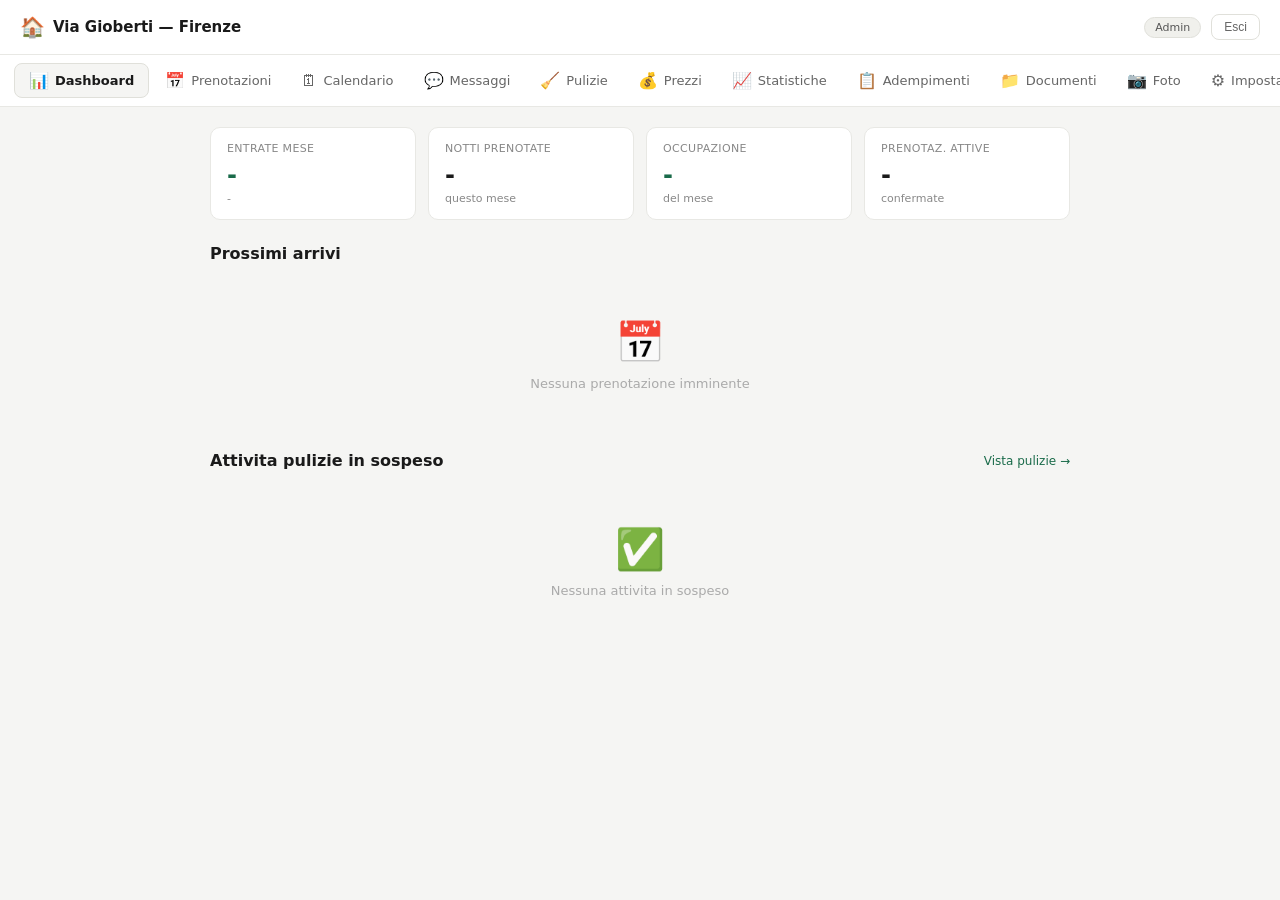
==== dashboard.html @ f15a2aa6 "Update dashboard.html" ====
<!DOCTYPE html>
<html lang="it">
<head>
<meta charset="UTF-8">
<meta name="viewport" content="width=device-width,initial-scale=1">
<title>Airbnb Manager</title>
<link rel="stylesheet" href="style.css">
<link rel="manifest" href="manifest.json">
<meta name="theme-color" content="#1a6b4a">
<meta name="mobile-web-app-capable" content="yes">
<meta name="apple-mobile-web-app-capable" content="yes">
<meta name="apple-mobile-web-app-status-bar-style" content="default">
<style>
.tassa-box{background:#f0fdf4;border:1px solid #bbf7d0;border-radius:10px;padding:14px 16px;margin-top:10px}
.tassa-row{display:flex;align-items:center;justify-content:space-between;margin-bottom:8px}
.tassa-label{font-size:12px;color:#555;font-weight:500}
.tassa-val{font-size:18px;font-weight:700;color:#1a6b4a}
.tassa-note{font-size:11px;color:#888;margin-top:4px}
.note-interne{background:#fff8ec;border:1px solid #fde68a;border-radius:8px;padding:10px 12px;margin-top:8px;font-size:12px;color:#92400e;line-height:1.5;cursor:pointer}
.note-interne:hover{border-color:#f59e0b}
.foto-grid{display:grid;grid-template-columns:repeat(auto-fill,minmax(120px,1fr));gap:10px;margin-top:12px}
.foto-thumb{aspect-ratio:4/3;border-radius:8px;object-fit:cover;cursor:pointer;border:1px solid #e8e8e4;transition:transform 0.15s}
.foto-thumb:hover{transform:scale(1.03)}
.foto-upload-btn{aspect-ratio:4/3;border-radius:8px;border:2px dashed #e0e0da;display:flex;flex-direction:column;align-items:center;justify-content:center;cursor:pointer;font-size:11px;color:#888;gap:4px;background:#f8f8f6}
.foto-upload-btn:hover{border-color:#1a6b4a;color:#1a6b4a;background:#f0fdf4}
.foto-lightbox{position:fixed;inset:0;background:rgba(0,0,0,0.9);z-index:500;display:none;align-items:center;justify-content:center;flex-direction:column;gap:12px}
.foto-lightbox.open{display:flex}
.foto-lightbox img{max-width:90vw;max-height:80vh;border-radius:10px;object-fit:contain}
.notif-banner{position:fixed;top:0;left:0;right:0;background:#1a6b4a;color:#fff;padding:10px 16px;font-size:13px;font-weight:500;z-index:400;display:none;align-items:center;justify-content:space-between;gap:10px}
.notif-banner.show{display:flex}
</style>
<style>
.reminder-card{background:#fff;border:1px solid #fde68a;border-radius:12px;padding:14px 16px;margin-bottom:10px;display:flex;align-items:flex-start;gap:12px}
.reminder-card.sent{border-color:#bbf7d0;opacity:0.7}
.reminder-icon{font-size:22px;flex-shrink:0;margin-top:2px}
.reminder-info{flex:1;min-width:0}
.reminder-title{font-size:13px;font-weight:700;margin-bottom:3px}
.reminder-sub{font-size:12px;color:#888;line-height:1.5}
.reminder-days{font-size:11px;font-weight:700;padding:2px 8px;border-radius:20px;background:#fef3c7;color:#92400e;margin-top:4px;display:inline-block}
.reminder-days.urgent{background:#fee2e2;color:#991b1b}
.reminder-days.sent{background:#dcfce7;color:#166534}
.msg-card{background:#fff;border:1px solid #e8e8e4;border-radius:12px;padding:14px 16px;margin-bottom:10px;transition:border-color 0.15s;cursor:pointer}
.msg-card:hover{border-color:#1a6b4a}
.msg-trigger-badge{font-size:11px;color:#1e40af;background:#dbeafe;padding:2px 8px;border-radius:20px;display:inline-block;margin-bottom:6px;font-weight:500}
.msg-title-row{display:flex;align-items:center;justify-content:space-between;margin-bottom:4px}
.msg-title{font-size:14px;font-weight:600}
.msg-preview{font-size:12px;color:#888;line-height:1.5}
.msg-actions{display:flex;gap:4px;flex-shrink:0}
.adempimento-row{background:#fff;border:1px solid #e8e8e4;border-radius:10px;padding:14px 16px;margin-bottom:10px}
.adem-header{display:flex;align-items:center;gap:10px;margin-bottom:10px}
.adem-name{font-size:14px;font-weight:600;flex:1}
.adem-dates{font-size:11px;color:#888}
.adem-checks{display:grid;grid-template-columns:1fr 1fr;gap:8px}
.adem-check{display:flex;align-items:center;gap:8px;padding:8px 10px;border-radius:8px;border:1px solid #e8e8e4;cursor:pointer;transition:all 0.15s;font-size:12px}
.adem-check:hover{border-color:#1a6b4a}
.adem-check.done{background:#f0fdf4;border-color:#bbf7d0}
.adem-check.urgent{background:#fff8ec;border-color:#fde68a}
.adem-check.overdue{background:#fee2e2;border-color:#fecaca}
.adem-icon{font-size:16px;flex-shrink:0}
.adem-label{flex:1;line-height:1.4}
.adem-label strong{display:block;font-weight:600}
.adem-label span{color:#888;font-size:11px}
.adem-toggle{width:20px;height:20px;border-radius:50%;border:2px solid #d0d0cc;flex-shrink:0;display:flex;align-items:center;justify-content:center;font-size:11px}
.adem-check.done .adem-toggle{background:#1a6b4a;border-color:#1a6b4a;color:#fff}
.doc-booking-row{background:#fff;border:1px solid #e8e8e4;border-radius:10px;padding:12px 16px;margin-bottom:8px;display:flex;align-items:center;gap:12px}
.doc-booking-info{flex:1;min-width:0}
.doc-booking-name{font-size:13px;font-weight:600}
.doc-booking-dates{font-size:11px;color:#888;margin-top:2px}
.doc-card{background:#fff;border:1px solid #e8e8e4;border-radius:10px;padding:14px 16px;margin-bottom:10px}
.doc-card-header{display:flex;align-items:center;gap:10px;margin-bottom:10px}
.doc-avatar{width:36px;height:36px;border-radius:50%;background:#eff6ff;color:#1e40af;display:flex;align-items:center;justify-content:center;font-size:14px;font-weight:700;flex-shrink:0}
.doc-name{font-size:14px;font-weight:600}
.doc-meta{font-size:11px;color:#888;margin-top:2px}
.doc-fields{display:grid;grid-template-columns:1fr 1fr;gap:6px;margin-bottom:12px}
.doc-field{background:#f8f8f6;border-radius:6px;padding:7px 10px}
.doc-field-label{font-size:10px;color:#888;margin-bottom:2px;text-transform:uppercase;letter-spacing:0.03em}
.doc-field-value{font-size:12px;font-weight:600}
.doc-actions{display:flex;gap:8px;flex-wrap:wrap}
.delete-badge{font-size:10px;color:#92400e;background:#fef3c7;padding:2px 8px;border-radius:20px;font-weight:500}
.link-copied{font-size:11px;color:#166534;background:#dcfce7;padding:2px 8px;border-radius:6px;display:none}
.chart-row{display:flex;align-items:center;gap:10px;margin-bottom:7px}
.chart-month{font-size:12px;color:#888;width:30px;flex-shrink:0;font-weight:500}
.chart-bg{flex:1;height:22px;background:#f0f0ec;border-radius:4px;overflow:hidden}
.chart-fill{height:100%;border-radius:4px;background:#1a6b4a;transition:width 0.5s ease}
.chart-val{font-size:12px;font-weight:600;width:65px;text-align:right}
.rule-card{background:#fff;border:1px solid #e8e8e4;border-radius:10px;padding:14px 16px;margin-bottom:10px}
.rule-header{display:flex;align-items:center;justify-content:space-between;margin-bottom:8px}
.rule-name{font-size:13px;font-weight:600}
.rule-desc{font-size:12px;color:#666;line-height:1.5}
.rule-result{font-size:12px;color:#1a6b4a;font-weight:600;margin-top:6px}
.price-row{display:flex;align-items:center;gap:12px;padding:12px 16px;background:#fff;border:1px solid #e8e8e4;border-radius:10px;margin-bottom:8px}
.price-info{flex:1}
.price-name{font-size:14px;font-weight:600}
.price-desc{font-size:12px;color:#888;margin-top:2px}
.price-val{font-size:18px;font-weight:700;color:#1a6b4a;white-space:nowrap}
.price-tag{font-size:11px;padding:2px 8px;border-radius:20px;font-weight:500}
.pt-alta{background:#dcfce7;color:#166534}
.pt-normale{background:#f0f0ec;color:#555}
.pt-evento{background:#fef3c7;color:#92400e}
.cal-nav{display:flex;align-items:center;justify-content:space-between;margin-bottom:14px}
.cal-month{font-size:15px;font-weight:600}
.cal-nav-btn{padding:5px 12px;border-radius:8px;border:1px solid #e0e0da;background:#fff;cursor:pointer;font-size:13px}
.cal-grid{display:grid;grid-template-columns:repeat(7,1fr);gap:4px}
.cal-header{text-align:center;font-size:11px;color:#888;padding:4px 0;font-weight:600}
.cal-day{aspect-ratio:1;display:flex;flex-direction:column;align-items:center;justify-content:center;border-radius:8px;font-size:12px;cursor:pointer;border:1px solid transparent;transition:all 0.15s}
.cal-day:hover{background:#f5f5f3}
.cal-day.booked-a{background:#fff0ec;color:#9a3412;border-color:#fcd9c8}
.cal-day.booked-b{background:#eff6ff;color:#1e40af;border-color:#bfdbfe}
.cal-day.booked-d{background:#f0fdf4;color:#166534;border-color:#bbf7d0}
.cal-day.free{color:#1a1a1a}
.cal-day.today{border-color:#1a6b4a;font-weight:700}
.cal-day.other{color:#ccc}
.cal-legend{display:flex;gap:12px;flex-wrap:wrap;margin-top:12px}
.cal-legend-item{display:flex;align-items:center;gap:5px;font-size:11px;color:#666}
.cal-legend-dot{width:10px;height:10px;border-radius:2px}
</style>
</head>
<body>

<div class="notif-banner" id="notif-banner">
  <span id="notif-text">Vuoi ricevere notifiche per check-in e pulizie?</span>
  <div style="display:flex;gap:8px">
    <button onclick="enableNotifiche()" style="background:#fff;color:#1a6b4a;border:none;padding:5px 14px;border-radius:6px;font-size:12px;font-weight:600;cursor:pointer">Attiva</button>
    <button onclick="document.getElementById('notif-banner').classList.remove('show')" style="background:transparent;color:#fff;border:1px solid rgba(255,255,255,0.4);padding:5px 10px;border-radius:6px;font-size:12px;cursor:pointer">Dopo</button>
  </div>
</div>
<div class="topbar">
  <div class="topbar-title"><span class="icon">&#127968;</span> Via Gioberti &mdash; Firenze</div>
  <div class="topbar-right">
    <span class="role-badge" id="role-badge">Admin</span>
    <button class="logout-btn" onclick="doLogout()">Esci</button>
  </div>
</div>

<div class="nav">
  <button class="nav-btn active" onclick="showSection('dashboard',this)"><span class="nav-icon">&#128202;</span>Dashboard</button>
  <button class="nav-btn" onclick="showSection('bookings',this)"><span class="nav-icon">&#128197;</span>Prenotazioni</button>
  <button class="nav-btn" onclick="showSection('calendar',this)"><span class="nav-icon">&#128467;</span>Calendario</button>
  <button class="nav-btn" onclick="showSection('messages',this)"><span class="nav-icon">&#128172;</span>Messaggi</button>
  <button class="nav-btn" onclick="showSection('tasks',this)"><span class="nav-icon">&#129529;</span>Pulizie</button>
  <button class="nav-btn" onclick="showSection('pricing',this)"><span class="nav-icon">&#128176;</span>Prezzi</button>
  <button class="nav-btn" onclick="showSection('stats',this)"><span class="nav-icon">&#128200;</span>Statistiche</button>
  <button class="nav-btn" onclick="showSection('adempimenti',this)"><span class="nav-icon">&#128203;</span>Adempimenti</button>
  <button class="nav-btn" onclick="showSection('documenti',this)"><span class="nav-icon">&#128193;</span>Documenti</button>
  <button class="nav-btn" onclick="showSection('foto',this)"><span class="nav-icon">&#128247;</span>Foto</button>
  <a href="impostazioni.html" class="nav-btn"><span class="nav-icon">&#9881;</span>Impostazioni</a>
</div>

<div class="content">

<!-- DASHBOARD -->
<div class="section active" id="section-dashboard">
  <div class="stats-grid">
    <div class="stat-card"><div class="stat-label">Entrate mese</div><div class="stat-value green" id="s-revenue">-</div><div class="stat-sub" id="s-month">-</div></div>
    <div class="stat-card"><div class="stat-label">Notti prenotate</div><div class="stat-value" id="s-nights">-</div><div class="stat-sub">questo mese</div></div>
    <div class="stat-card"><div class="stat-label">Occupazione</div><div class="stat-value green" id="s-occ">-</div><div class="stat-sub">del mese</div></div>
    <div class="stat-card"><div class="stat-label">Prenotaz. attive</div><div class="stat-value" id="s-active">-</div><div class="stat-sub">confermate</div></div>
  </div>
  <div class="sec-header"><div class="sec-title">Prossimi arrivi</div></div>
  <div id="dash-bookings"><div class="empty"><div class="empty-icon">&#128197;</div><div class="empty-text">Nessuna prenotazione imminente</div></div></div>
  <div class="sec-header" style="margin-top:20px"><div class="sec-title">Attivita pulizie in sospeso</div><a href="pulizie.html" style="font-size:12px;color:#1a6b4a">Vista pulizie &rarr;</a></div>
  <div id="dash-tasks"><div class="empty"><div class="empty-icon">&#9989;</div><div class="empty-text">Nessuna attivita in sospeso</div></div></div>
  <div id="reminders-wrap" style="margin-top:20px;display:none">
    <div class="sec-header"><div class="sec-title">&#128276; Promemoria messaggi</div></div>
    <div id="reminders-list"></div>
  </div>
</div>

<!-- PRENOTAZIONI -->
<div class="section" id="section-bookings">
  <div class="sec-header"><div class="sec-title">Prenotazioni</div><button class="btn-primary" onclick="openModal('booking')">+ Aggiungi</button></div>
  <div style="display:flex;gap:8px;margin-bottom:14px;flex-wrap:wrap">
    <select id="filter-status" onchange="renderBookings()" style="width:auto;padding:6px 10px;font-size:12px">
      <option value="">Tutti gli stati</option>
      <option value="Confermata">Confermata</option>
      <option value="In attesa">In attesa</option>
      <option value="Cancellata">Cancellata</option>
    </select>
    <select id="filter-platform" onchange="renderBookings()" style="width:auto;padding:6px 10px;font-size:12px">
      <option value="">Tutte le piattaforme</option>
      <option value="Airbnb">Airbnb</option>
      <option value="Booking.com">Booking.com</option>
      <option value="Diretto">Diretto</option>
    </select>
  </div>
  <div id="bookings-list"></div>
</div>

<!-- CALENDARIO -->
<div class="section" id="section-calendar">
  <div class="cal-nav">
    <button class="cal-nav-btn" onclick="changeMonth(-1)">&lsaquo; Prec</button>
    <div class="cal-month" id="cal-title"></div>
    <button class="cal-nav-btn" onclick="changeMonth(1)">Succ &rsaquo;</button>
  </div>
  <div class="cal-grid">
    <div class="cal-header">Lun</div><div class="cal-header">Mar</div><div class="cal-header">Mer</div>
    <div class="cal-header">Gio</div><div class="cal-header">Ven</div><div class="cal-header">Sab</div><div class="cal-header">Dom</div>
  </div>
  <div class="cal-grid" id="cal-days" style="margin-top:4px"></div>
  <div class="cal-legend">
    <div class="cal-legend-item"><div class="cal-legend-dot" style="background:#fff0ec;border:1px solid #fcd9c8"></div>Airbnb</div>
    <div class="cal-legend-item"><div class="cal-legend-dot" style="background:#eff6ff;border:1px solid #bfdbfe"></div>Booking.com</div>
    <div class="cal-legend-item"><div class="cal-legend-dot" style="background:#f0fdf4;border:1px solid #bbf7d0"></div>Diretto</div>
  </div>
</div>

<!-- MESSAGGI -->
<div class="section" id="section-messages">
  <div class="sec-header"><div class="sec-title">Template messaggi</div><button class="btn-primary" onclick="openModal('message')">+ Aggiungi</button></div>
  <div style="font-size:12px;color:#888;margin-bottom:14px;padding:10px 14px;background:#f8f8f6;border-radius:8px;line-height:1.6">
    Usa le variabili: <code style="background:#e8e8e4;padding:1px 5px;border-radius:4px">{nome}</code> = nome ospite &nbsp;|&nbsp;
    <code style="background:#e8e8e4;padding:1px 5px;border-radius:4px">{checkin}</code> = data arrivo &nbsp;|&nbsp;
    <code style="background:#e8e8e4;padding:1px 5px;border-radius:4px">{checkout}</code> = data partenza &nbsp;|&nbsp;
    <code style="background:#e8e8e4;padding:1px 5px;border-radius:4px">{notti}</code> = notti
  </div>
  <div id="messages-list"></div>
  <div class="modal-overlay" id="preview-overlay" onclick="if(event.target===this)closePreview()" style="z-index:300">
    <div class="modal" style="max-width:520px">
      <div class="modal-header">
        <div class="modal-title" id="preview-title">Anteprima messaggio</div>
        <button class="modal-close" onclick="closePreview()">x</button>
      </div>
      <div style="font-size:11px;color:#888;margin-bottom:10px" id="preview-guest-info"></div>
      <div id="preview-body" style="background:#f8f8f6;border-radius:10px;padding:16px;font-size:13px;line-height:1.7;white-space:pre-wrap;min-height:80px"></div>
      <div style="display:flex;gap:8px;margin-top:14px">
        <button class="save-btn" onclick="copyPreview()" style="flex:1">Copia messaggio</button>
        <button class="btn-secondary" onclick="markSent()" style="flex:1;padding:11px">Segna inviato</button>
      </div>
      <div id="preview-sent-badge" style="display:none;text-align:center;margin-top:10px;font-size:12px;color:#166534;background:#f0fdf4;padding:8px;border-radius:8px">Messaggio segnato come inviato</div>
    </div>
  </div>
</div>

<!-- PULIZIE -->
<div class="section" id="section-tasks">
  <div class="sec-header"><div class="sec-title">Checklist pulizie</div><button class="btn-primary" onclick="openModal('task')">+ Aggiungi</button></div>
  <div style="margin-bottom:12px;display:flex;gap:8px;flex-wrap:wrap">
    <select id="filter-zone" onchange="renderTasks()" style="width:auto;padding:6px 10px;font-size:12px">
      <option value="">Tutte le zone</option>
      <option value="Camera">Camera</option>
      <option value="Bagno">Bagno</option>
      <option value="Cucina">Cucina</option>
      <option value="Soggiorno">Soggiorno</option>
      <option value="Generale">Generale</option>
    </select>
    <label style="display:flex;align-items:center;gap:6px;font-size:12px;margin:0;cursor:pointer">
      <input type="checkbox" id="show-done" onchange="renderTasks()" style="width:auto"> Mostra completate
    </label>
  </div>
  <div id="tasks-list"></div>
  <div class="progress-wrap" id="progress-wrap" style="display:none">
    <div class="progress-label"><span>Completamento</span><span id="prog-text">0/0</span></div>
    <div class="progress-bar-bg"><div class="progress-bar-fill" id="prog-bar" style="width:0%"></div></div>
  </div>
</div>

<!-- PREZZI -->
<div class="section" id="section-pricing">
  <div class="sec-header"><div class="sec-title">Prezzi stagionali</div><button class="btn-primary" onclick="openModal('price')">+ Aggiungi</button></div>
  <div id="prices-list"></div>
  <div style="margin-top:28px">
    <div class="sec-header">
      <div class="sec-title">Regole dinamiche</div>
      <button class="btn-secondary" onclick="openModal('rule')">+ Aggiungi regola</button>
    </div>
    <div style="font-size:12px;color:#888;margin-bottom:14px">Le regole vengono applicate automaticamente al prezzo base stagionale</div>
    <div id="rules-list"></div>
    <div style="margin-top:16px;padding:14px 16px;background:#f0fdf4;border:1px solid #bbf7d0;border-radius:10px">
      <div style="font-size:13px;font-weight:600;color:#166534;margin-bottom:4px">Prezzo suggerito oggi</div>
      <div style="font-size:12px;color:#166534" id="price-today-info">Calcolo in corso...</div>
      <div style="font-size:22px;font-weight:700;color:#1a6b4a;margin-top:6px" id="price-today">-</div>
    </div>
    <div style="margin-top:12px;padding:14px 16px;background:#fff8ec;border:1px solid #fde68a;border-radius:10px;font-size:12px;color:#92400e">
      Integrazione PriceLabs disponibile in futuro (~20 euro/mese).
    </div>
  </div>
</div>

<!-- STATISTICHE -->
<div class="section" id="section-stats">
  <div class="sec-header"><div class="sec-title">Statistiche</div></div>
  <div class="stats-grid">
    <div class="stat-card"><div class="stat-label">Entrate totali</div><div class="stat-value green" id="stat-total">-</div><div class="stat-sub" id="stat-period">storico</div></div>
    <div class="stat-card"><div class="stat-label">Occupazione media</div><div class="stat-value" id="stat-occ">-</div><div class="stat-sub">media mensile</div></div>
    <div class="stat-card"><div class="stat-label">Prezzo medio/notte</div><div class="stat-value" id="stat-avg">-</div><div class="stat-sub">tutte le piattaforme</div></div>
    <div class="stat-card"><div class="stat-label">Prenotazioni totali</div><div class="stat-value" id="stat-bcount">-</div><div class="stat-sub">storico</div></div>
  </div>
  <div class="sec-title" style="margin-bottom:12px;font-size:13px">Entrate per mese</div>
  <div id="revenue-chart" class="card"></div>
  <div style="margin-top:20px">
    <div class="sec-title" style="margin-bottom:12px;font-size:13px">Piattaforme</div>
    <div class="stats-grid" id="platform-stats"></div>
  </div>
</div>

<!-- ADEMPIMENTI -->
<div class="section" id="section-adempimenti">
  <div class="sec-header"><div class="sec-title">Adempimenti burocratici</div></div>
  <div style="display:grid;grid-template-columns:1fr 1fr;gap:12px;margin-bottom:20px">
    <a href="https://alloggiatiweb.poliziadistato.it" target="_blank" style="text-decoration:none">
      <div class="card" style="cursor:pointer">
        <div style="font-size:22px;margin-bottom:8px">&#128658;</div>
        <div style="font-size:13px;font-weight:700;margin-bottom:4px">Alloggiati Web</div>
        <div style="font-size:11px;color:#888;line-height:1.5">Polizia di Stato - registrazione ospiti entro 24h dall'arrivo</div>
        <div style="font-size:11px;color:#1a6b4a;margin-top:8px;font-weight:600">Apri portale &rarr;</div>
      </div>
    </a>
    <a href="https://toscanaturismo.ross1000.it/turismo5-web/" target="_blank" style="text-decoration:none">
      <div class="card" style="cursor:pointer">
        <div style="font-size:22px;margin-bottom:8px">&#127963;</div>
        <div style="font-size:13px;font-weight:700;margin-bottom:4px">Turismo5 Toscana</div>
        <div style="font-size:11px;color:#888;line-height:1.5">Regione Toscana - tassa di soggiorno e comunicazioni statistiche</div>
        <div style="font-size:11px;color:#1a6b4a;margin-top:8px;font-weight:600">Apri portale &rarr;</div>
      </div>
    </a>
  </div>
  <div style="padding:12px 16px;background:#fff8ec;border:1px solid #fde68a;border-radius:10px;margin-bottom:20px;font-size:12px;color:#92400e;line-height:1.8">
    <strong>Scadenze:</strong><br>
    Alloggiati Web &rarr; entro 24 ore dall'arrivo<br>
    Turismo5 &rarr; entro il 16 del mese successivo<br>
    Tassa di soggiorno Firenze &rarr; 5,50 euro/persona/notte (max 7 notti)
  </div>
  <div class="sec-header"><div class="sec-title" style="font-size:14px">Stato adempimenti per prenotazione</div></div>
  <div id="adempimenti-list"><div class="empty"><div class="empty-icon">&#128203;</div><div class="empty-text">Nessuna prenotazione attiva</div></div></div>
  <div style="margin-top:20px;padding:14px 16px;background:#f0fdf4;border:1px solid #bbf7d0;border-radius:10px;font-size:12px;color:#166534;line-height:1.7">
    <strong>Calcolo tassa di soggiorno:</strong><br>
    5,50 euro x numero ospiti x numero notti (max 7 notti per ospite)
  </div>
</div>

<!-- DOCUMENTI -->
<div class="section" id="section-documenti">
  <div class="sec-header"><div class="sec-title">Documenti ospiti</div></div>
  <div style="padding:12px 16px;background:#eff6ff;border:1px solid #bfdbfe;border-radius:10px;margin-bottom:20px;font-size:12px;color:#1e40af;line-height:1.7">
    <strong>Come funziona:</strong><br>
    1. Seleziona una prenotazione e clicca "Copia link"<br>
    2. Invia il link all'ospite via Airbnb o WhatsApp<br>
    3. L'ospite carica il documento dalla sua pagina<br>
    4. Il documento appare qui pronto per Alloggiati Web<br>
    5. Eliminazione automatica 30 giorni dopo il checkout
  </div>
  <div class="sec-header" style="margin-bottom:10px"><div style="font-size:13px;font-weight:600">Prenotazioni attive</div></div>
  <div id="doc-bookings-list" style="margin-bottom:24px"></div>
  <div class="sec-header">
    <div style="font-size:13px;font-weight:600">Documenti ricevuti</div>
    <button class="btn-secondary" style="font-size:12px;padding:5px 12px" onclick="loadDocumenti()">Aggiorna</button>
  </div>
  <div id="documenti-list"></div>
</div>

<!-- FOTO -->
<div class="section" id="section-foto">
  <div class="sec-header">
    <div class="sec-title">Foto appartamento</div>
    <label class="btn-primary" style="cursor:pointer">
      + Aggiungi foto
      <input type="file" id="foto-input" accept="image/*" multiple style="display:none" onchange="uploadFoto(this.files)">
    </label>
  </div>
  <div style="font-size:12px;color:#888;margin-bottom:12px">
    Foto visibili agli ospiti nella pagina documento. Massimo 20 foto.
  </div>
  <div class="foto-grid" id="foto-grid">
    <div class="empty" style="grid-column:1/-1"><div class="empty-icon">&#128247;</div><div class="empty-text">Nessuna foto. Aggiungine una!</div></div>
  </div>
  <div style="margin-top:12px;font-size:11px;color:#aaa">Caricamento su Firebase Storage. Le foto vengono mostrate agli ospiti nella pagina di upload documento.</div>
</div>

<div class="foto-lightbox" id="foto-lightbox" onclick="closeLightbox()">
  <img id="lightbox-img" src="" alt="Foto appartamento">
  <button onclick="closeLightbox()" style="color:#fff;background:rgba(255,255,255,0.2);border:none;padding:8px 20px;border-radius:8px;cursor:pointer;font-size:14px">Chiudi</button>
</div>

</div><!-- /content -->

<!-- MODAL -->
<div class="modal-overlay" id="modal-overlay" onclick="if(event.target===this)closeModal()">
  <div class="modal">
    <div class="modal-header">
      <div class="modal-title" id="modal-title"></div>
      <button class="modal-close" onclick="closeModal()">x</button>
    </div>
    <div id="modal-body"></div>
  </div>
</div>

<div class="toast" id="toast"></div>

<script>
// Funzioni globali (accessibili dagli onclick HTML)
function showSection(id,btn){
  document.querySelectorAll('.section').forEach(function(s){s.classList.remove('active');});
  document.querySelectorAll('.nav-btn').forEach(function(b){b.classList.remove('active');});
  var el=document.getElementById('section-'+id);
  if(el) el.classList.add('active');
  if(btn) btn.classList.add('active');
  if(id==='calendar'&&window._rc) window._rc();
  if(id==='adempimenti'&&window._ra) window._ra();
  if(id==='documenti'){if(window._rdb)window._rdb();if(window._ld)window._ld();}
  if(id==='foto'&&window.loadFoto) window.loadFoto();
}
function doLogout(){if(window._dl)window._dl();}
function openModal(t,d){if(window._om)window._om(t,d);}
function closeModal(){if(window._cm)window._cm();}
function closePreview(){if(window._cp)window._cp();}
function copyPreview(){if(window._cop)window._cop();}
function markSent(){if(window._ms)window._ms();}
function toggleTask(id,v){if(window._tt)window._tt(id,v);}
function saveMessage(){if(window._sm)window._sm();}
function saveTask(){if(window._stk)window._stk();}
function savePrice(){if(window._sp)window._sp();}
function saveRule(){if(window._sr)window._sr();}
function editBooking(id){if(window._eb)window._eb(id);}
function editMessage(id){if(window._em)window._em(id);}
function editPrice(id){if(window._ep)window._ep(id);}
function deleteItem(c,id){if(window._di)window._di(c,id);}
function toggleRule(id,v){if(window._tr)window._tr(id,v);}
function updateRuleForm(){if(window._urf)window._urf();}
function openPreview(a,b,c){if(window._op)window._op(a,b,c);}
function openMsgPreviewFromTemplate(id){if(window._ompt)window._ompt(id);}
function addDefaultTemplate(k){if(window._adt)window._adt(k);}
function toggleAdem(k,id){if(window._ta)window._ta(k,id);}
function refreshAdempimenti(){if(window._ra)window._ra();}
function copyDocLink(id,l){if(window._cdl)window._cdl(id,l);}
function copyGuestData(id){if(window._cgd)window._cgd(id);}
function deleteDocumento(id,p){if(window._dd)window._dd(id,p);}
function loadDocumenti(){if(window._ld)window._ld();}
</script>

<script type="module">
import { auth, db, storage } from './firebase.js';
import { ref as sRef, deleteObject, uploadBytesResumable, getDownloadURL, listAll } from "https://www.gstatic.com/firebasejs/10.12.0/firebase-storage.js";
import { getMessaging, getToken, onMessage } from "https://www.gstatic.com/firebasejs/10.12.0/firebase-messaging.js";
import { onAuthStateChanged, signOut } from "https://www.gstatic.com/firebasejs/10.12.0/firebase-auth.js";
import { collection, addDoc, getDocs, doc, updateDoc, deleteDoc, onSnapshot, serverTimestamp, where, query, setDoc } from "https://www.gstatic.com/firebasejs/10.12.0/firebase-firestore.js";

// AUTH
onAuthStateChanged(auth, function(user){
  if(!user){ window.location.href='index.html'; return; }
  init();
});
window._dl = async function(){ await signOut(auth); window.location.href='index.html'; };

// STATE
var bookings=[], tasks=[], messages=[], prices=[], rules=[], documenti=[];
var calYear=new Date().getFullYear(), calMonth=new Date().getMonth();
var editingId=null, currentSentKey=null;

function init(){
  listenBookings(); listenTasks(); listenMessages(); listenPrices(); listenRules();
}

// LISTENERS
function listenBookings(){
  onSnapshot(collection(db,'bookings'), function(snap){
    bookings = snap.docs.map(function(d){return Object.assign({id:d.id},d.data());});
    bookings.sort(function(a,b){return new Date(a.checkin)-new Date(b.checkin);});
    renderDashboard(); renderBookings(); renderCalendar(); renderStats();
    renderReminders(); renderAdempimenti(); renderDocBookings();
  });
}
function listenTasks(){
  onSnapshot(collection(db,'tasks'), function(snap){
    tasks = snap.docs.map(function(d){return Object.assign({id:d.id},d.data());});
    renderTasks(); renderDashboardTasks();
  });
}
function listenMessages(){
  onSnapshot(collection(db,'messages'), function(snap){
    messages = snap.docs.map(function(d){return Object.assign({id:d.id},d.data());});
    renderMessages(); renderReminders();
  });
}
function listenPrices(){
  onSnapshot(collection(db,'prices'), function(snap){
    prices = snap.docs.map(function(d){return Object.assign({id:d.id},d.data());});
    renderPrices(); updateTodayPrice();
  });
}
function listenRules(){
  onSnapshot(collection(db,'rules'), function(snap){
    rules = snap.docs.map(function(d){return Object.assign({id:d.id},d.data());});
    renderRules(); updateTodayPrice();
  });
}

// DASHBOARD
function renderDashboard(){
  var now=new Date(), y=now.getFullYear(), m=now.getMonth();
  var monthName=now.toLocaleDateString('it-IT',{month:'long',year:'numeric'});
  var daysInMonth=new Date(y,m+1,0).getDate();
  var mb=bookings.filter(function(b){
    if(b.stato==='Cancellata') return false;
    var ci=new Date(b.checkin), co=new Date(b.checkout);
    return (ci.getFullYear()===y&&ci.getMonth()===m)||(co.getFullYear()===y&&co.getMonth()===m);
  });
  var revenue=mb.reduce(function(s,b){return s+Number(b.prezzo||0);},0);
  var nights=0;
  mb.forEach(function(b){
    var ci=new Date(b.checkin), co=new Date(b.checkout);
    var s=new Date(Math.max(ci,new Date(y,m,1)));
    var e=new Date(Math.min(co,new Date(y,m,daysInMonth)));
    if(e>s) nights+=Math.round((e-s)/86400000);
  });
  var occ=Math.round(nights/daysInMonth*100);
  var active=bookings.filter(function(b){return b.stato==='Confermata';}).length;
  document.getElementById('s-revenue').textContent='EUR '+revenue.toLocaleString('it-IT');
  document.getElementById('s-month').textContent=monthName;
  document.getElementById('s-nights').textContent=nights;
  document.getElementById('s-occ').textContent=occ+'%';
  document.getElementById('s-active').textContent=active;
  var upcoming=bookings.filter(function(b){
    if(b.stato==='Cancellata') return false;
    var diff=(new Date(b.checkin)-now)/86400000;
    return diff>=-1&&diff<=14;
  }).slice(0,3);
  var el=document.getElementById('dash-bookings');
  if(el) el.innerHTML=upcoming.length?upcoming.map(bookingCardHTML).join(''):'<div class="empty"><div class="empty-icon">&#128197;</div><div class="empty-text">Nessun arrivo nei prossimi 14 giorni</div></div>';
}

function renderDashboardTasks(){
  var pending=tasks.filter(function(t){return !t.done;}).slice(0,4);
  var el=document.getElementById('dash-tasks');
  if(el) el.innerHTML=pending.length?pending.map(function(t){return taskItemHTML(t,true);}).join(''):'<div class="empty"><div class="empty-icon">&#9989;</div><div class="empty-text">Tutte le attivita completate!</div></div>';
}

// BOOKINGS

window._rb = function(){
  var statusF=document.getElementById('filter-status')?document.getElementById('filter-status').value:'';
  var platF=document.getElementById('filter-platform')?document.getElementById('filter-platform').value:'';
  var filtered=bookings.filter(function(b){
    if(statusF&&b.stato!==statusF) return false;
    if(platF&&b.piattaforma!==platF) return false;
    return true;
  });
  var el=document.getElementById('bookings-list');
  if(el) el.innerHTML=filtered.length?filtered.map(bookingCardHTML).join(''):'<div class="empty"><div class="empty-icon">&#128197;</div><div class="empty-text">Nessuna prenotazione trovata</div></div>';
};
function renderBookings(){ if(window._rb) window._rb(); }

// CALENDAR
window._rc = function(){
  var title=new Date(calYear,calMonth,1).toLocaleDateString('it-IT',{month:'long',year:'numeric'});
  var el=document.getElementById('cal-title');
  if(el) el.textContent=title.charAt(0).toUpperCase()+title.slice(1);
  var container=document.getElementById('cal-days');
  if(!container) return;
  container.innerHTML='';
  var firstDay=(new Date(calYear,calMonth,1).getDay()+6)%7;
  var daysInMonth=new Date(calYear,calMonth+1,0).getDate();
  var today=new Date();
  var bookedDays={};
  bookings.filter(function(b){return b.stato!=='Cancellata';}).forEach(function(b){
    var d=new Date(b.checkin), end=new Date(b.checkout);
    while(d<end){
      if(d.getFullYear()===calYear&&d.getMonth()===calMonth) bookedDays[d.getDate()]=b.piattaforma;
      d.setDate(d.getDate()+1);
    }
  });
  for(var i=0;i<firstDay;i++){var div=document.createElement('div');div.className='cal-day other';container.appendChild(div);}
  for(var d=1;d<=daysInMonth;d++){
    var div=document.createElement('div');
    div.className='cal-day';
    div.textContent=d;
    var plat=bookedDays[d];
    if(plat==='Airbnb') div.classList.add('booked-a');
    else if(plat==='Booking.com') div.classList.add('booked-b');
    else if(plat) div.classList.add('booked-d');
    else div.classList.add('free');
    if(d===today.getDate()&&calMonth===today.getMonth()&&calYear===today.getFullYear()) div.classList.add('today');
    container.appendChild(div);
  }
};
function renderCalendar(){ if(window._rc) window._rc(); }
window._chm = function(dir){ calMonth+=dir; if(calMonth>11){calMonth=0;calYear++;}else if(calMonth<0){calMonth=11;calYear--;} renderCalendar(); };

// MESSAGES
function fillTemplate(testo,booking){
  if(!booking) return testo;
  var nights=Math.max(0,Math.round((new Date(booking.checkout)-new Date(booking.checkin))/86400000));
  return (testo||'').replace(/{nome}/g,booking.nome||'Ospite').replace(/{checkin}/g,formatDate(booking.checkin)).replace(/{checkout}/g,formatDate(booking.checkout)).replace(/{notti}/g,nights);
}

function renderReminders(){
  var wrap=document.getElementById('reminders-wrap');
  var list=document.getElementById('reminders-list');
  if(!list||!messages.length||!bookings.length){if(wrap)wrap.style.display='none';return;}
  var now=new Date(), reminders=[];
  bookings.filter(function(b){return b.stato!=='Cancellata';}).forEach(function(b){
    messages.forEach(function(m){
      var trigger=m.trigger||'';
      var daysCI=Math.ceil((new Date(b.checkin)-now)/86400000);
      var daysCO=Math.ceil((new Date(b.checkout)-now)/86400000);
      var show=false, label='';
      if(trigger==='Al check-in'&&daysCI>=0&&daysCI<=1){show=true;label='Check-in oggi/domani';}
      else if(trigger==='1 giorno prima'&&daysCI===1){show=true;label='Arrivo domani';}
      else if(trigger==='2 giorni prima'&&daysCI>=1&&daysCI<=2){show=true;label='Arrivo fra '+daysCI+' giorni';}
      else if(trigger==='1 ora dopo checkout'&&daysCO>=0&&daysCO<=1){show=true;label='Checkout oggi';}
      if(show){
        var sentKey='sent_'+b.id+'_'+m.id;
        var sent=!!localStorage.getItem(sentKey);
        reminders.push({booking:b,message:m,label:label,daysCI:daysCI,sentKey:sentKey,sent:sent});
      }
    });
  });
  if(!reminders.length){if(wrap)wrap.style.display='none';return;}
  if(wrap) wrap.style.display='block';
  list.innerHTML=reminders.map(function(r){
    return '<div class="reminder-card '+(r.sent?'sent':'')+'"><div class="reminder-icon">'+(r.sent?'&#9989;':'&#128276;')+'</div><div class="reminder-info"><div class="reminder-title">'+r.message.titolo+' - '+r.booking.nome+'</div><div class="reminder-sub">'+r.message.trigger+' - '+formatDate(r.booking.checkin)+' / '+formatDate(r.booking.checkout)+'</div><span class="reminder-days '+(r.sent?'sent':r.daysCI<=0?'urgent':'')+'"> '+(r.sent?'Inviato':r.label)+'</span></div><button class="btn-primary" style="padding:6px 12px;font-size:12px" onclick="openPreview(\''+r.message.id+'\',\''+r.booking.id+'\',\''+r.sentKey+'\')">Copia</button></div>';
  }).join('');
}

window._op = function(msgId,bookingId,sentKey){
  var m=messages.find(function(x){return x.id===msgId;});
  var b=bookings.find(function(x){return x.id===bookingId;});
  if(!m||!b) return;
  currentSentKey=sentKey;
  document.getElementById('preview-title').textContent=m.titolo||'Anteprima';
  document.getElementById('preview-guest-info').textContent='Ospite: '+b.nome+' - '+formatDate(b.checkin)+' / '+formatDate(b.checkout);
  document.getElementById('preview-body').textContent=fillTemplate(m.testo,b);
  var sent=localStorage.getItem(sentKey);
  document.getElementById('preview-sent-badge').style.display=sent?'block':'none';
  document.getElementById('preview-overlay').classList.add('open');
};
window._cp = function(){ document.getElementById('preview-overlay').classList.remove('open'); };
window._cop = function(){
  var text=document.getElementById('preview-body').textContent;
  navigator.clipboard.writeText(text).then(function(){toast('Messaggio copiato!');});
};
window._ms = function(){
  if(currentSentKey){
    localStorage.setItem(currentSentKey,'1');
    document.getElementById('preview-sent-badge').style.display='block';
    renderReminders();
    toast('Segnato come inviato');
  }
};
window._ompt = function(msgId){
  var m=messages.find(function(x){return x.id===msgId;});
  if(!m) return;
  var upcoming=bookings.filter(function(b){return b.stato!=='Cancellata'&&new Date(b.checkin)>=new Date();}).sort(function(a,b){return new Date(a.checkin)-new Date(b.checkin);})[0];
  document.getElementById('preview-title').textContent=m.titolo||'Anteprima';
  document.getElementById('preview-guest-info').textContent=upcoming?'Anteprima con: '+upcoming.nome:'Anteprima con dati esempio';
  var fake=upcoming||{nome:'Mario Rossi',checkin:'2026-07-01',checkout:'2026-07-05'};
  document.getElementById('preview-body').textContent=fillTemplate(m.testo,fake);
  document.getElementById('preview-sent-badge').style.display='none';
  currentSentKey=null;
  document.getElementById('preview-overlay').classList.add('open');
};

function renderMessages(){
  var el=document.getElementById('messages-list');
  if(!el) return;
  renderReminders();
  if(!messages.length){
    el.innerHTML='<div class="empty"><div class="empty-icon">&#128172;</div><div class="empty-text">Nessun template</div></div>'+
    '<div style="margin-top:16px"><div style="font-size:13px;font-weight:600;margin-bottom:10px">Template pronti:</div>'+
    '<button class="btn-secondary" style="width:100%;text-align:left;padding:12px 14px;margin-bottom:8px;border-radius:10px" onclick="addDefaultTemplate(\'benvenuto\')">+ Messaggio di benvenuto (check-in)</button>'+
    '<button class="btn-secondary" style="width:100%;text-align:left;padding:12px 14px;margin-bottom:8px;border-radius:10px" onclick="addDefaultTemplate(\'guidabenvenuto\')">+ Guida del quartiere</button>'+
    '<button class="btn-secondary" style="width:100%;text-align:left;padding:12px 14px;margin-bottom:8px;border-radius:10px" onclick="addDefaultTemplate(\'prearrivo\')">+ Promemoria pre-arrivo (2 giorni prima)</button>'+
    '<button class="btn-secondary" style="width:100%;text-align:left;padding:12px 14px;margin-bottom:8px;border-radius:10px" onclick="addDefaultTemplate(\'metasoggiorno\')">+ Messaggio meta soggiorno</button>'+
    '<button class="btn-secondary" style="width:100%;text-align:left;padding:12px 14px;margin-bottom:8px;border-radius:10px" onclick="addDefaultTemplate(\'istruzionicheckout\')">+ Istruzioni check-out (1 giorno prima)</button>'+
    '<button class="btn-secondary" style="width:100%;text-align:left;padding:12px 14px;margin-bottom:8px;border-radius:10px" onclick="addDefaultTemplate(\'checkout\')">+ Ringraziamento post-soggiorno</button>'+
    '</div>';
    return;
  }
  el.innerHTML=messages.map(function(m){
    return '<div class="msg-card" onclick="openMsgPreviewFromTemplate(\''+m.id+'\')">'+
    '<span class="msg-trigger-badge">'+(m.trigger||'-')+'</span>'+
    '<div class="msg-title-row"><div class="msg-title">'+(m.titolo||'-')+'</div>'+
    '<div class="msg-actions" onclick="event.stopPropagation()">'+
    '<button class="btn-secondary" style="padding:4px 8px;font-size:11px" onclick="editMessage(\''+m.id+'\')">Modifica</button>'+
    '<button class="btn-danger" style="padding:4px 8px;font-size:11px" onclick="deleteItem(\'messages\',\''+m.id+'\')">Elimina</button>'+
    '</div></div>'+
    '<div class="msg-preview">'+(m.testo||'').slice(0,130)+'</div>'+
    '<div style="font-size:11px;color:#1a6b4a;margin-top:6px">Clicca per anteprima</div></div>';
  }).join('');
}

// TASKS
function taskItemHTML(t,compact){
  return '<div class="task-item '+(t.done?'done-item':'')+'" id="task-'+t.id+'">'+
  '<div class="task-check '+(t.done?'done':'')+'" onclick="toggleTask(\''+t.id+'\','+(t.done?'false':'true')+')">'+(t.done?'v':'')+'</div>'+
  '<span class="task-label '+(t.done?'done':'')+'">'+(t.descrizione||'-')+'</span>'+
  '<span class="task-zone">'+(t.zona||'-')+'</span>'+
  (compact?'':'<button class="btn-danger" style="padding:4px 8px;font-size:11px" onclick="deleteItem(\'tasks\',\''+t.id+'\')">Elimina</button>')+
  '</div>';
}
window._rts = function(){
  var zoneF=document.getElementById('filter-zone')?document.getElementById('filter-zone').value:'';
  var showDone=document.getElementById('show-done')?document.getElementById('show-done').checked:false;
  var filtered=tasks.filter(function(t){
    if(zoneF&&t.zona!==zoneF) return false;
    if(!showDone&&t.done) return false;
    return true;
  });
  var el=document.getElementById('tasks-list');
  if(el) el.innerHTML=filtered.length?filtered.map(function(t){return taskItemHTML(t,false);}).join(''):'<div class="empty"><div class="empty-icon">&#129529;</div><div class="empty-text">Nessuna attivita</div></div>';
  var all=tasks.length, done=tasks.filter(function(t){return t.done;}).length;
  var pw=document.getElementById('progress-wrap');
  if(pw){pw.style.display=all?'block':'none';document.getElementById('prog-text').textContent=done+'/'+all;document.getElementById('prog-bar').style.width=all?Math.round(done/all*100)+'%':'0%';}
};
function renderTasks(){ if(window._rts) window._rts(); }
window._tt = async function(id,done){
  await updateDoc(doc(db,'tasks',id),{done:(done==='true'||done===true)});
};

// PRICES
function renderPrices(){
  var el=document.getElementById('prices-list');
  if(!el) return;
  var tagMap={'Alta':'pt-alta','Normale':'pt-normale','Evento':'pt-evento'};
  el.innerHTML=prices.length?prices.map(function(p){
    return '<div class="price-row"><div class="price-info"><div class="price-name">'+(p.nome||'-')+'</div><div class="price-desc">'+(p.descrizione||'')+'</div></div>'+
    '<span class="price-tag '+(tagMap[p.tipo]||'pt-normale')+'">'+(p.tipo||'-')+'</span>'+
    '<div class="price-val">EUR '+(p.prezzo||0)+'/notte</div>'+
    '<div style="display:flex;gap:4px"><button class="btn-secondary" style="padding:4px 8px;font-size:11px" onclick="editPrice(\''+p.id+'\')">Modifica</button><button class="btn-danger" style="padding:4px 8px;font-size:11px" onclick="deleteItem(\'prices\',\''+p.id+'\')">Elimina</button></div></div>';
  }).join(''):'<div class="empty"><div class="empty-icon">&#128176;</div><div class="empty-text">Nessun prezzo. Aggiungine uno!</div></div>';
}

function getBasePrice(){
  if(!prices.length) return null;
  var m=new Date().getMonth();
  if(m>=5&&m<=8) return prices.find(function(p){return p.tipo==='Alta';})||prices[0];
  return prices.find(function(p){return p.tipo==='Normale';})||prices[0];
}
function applyRule(base,r){
  base=Number(base);
  if(r.azione==='sconto') return Math.round(base*(1-r.valore/100));
  if(r.azione==='aumento') return Math.round(base*(1+r.valore/100));
  if(r.azione==='fisso') return Number(r.valore);
  return base;
}
function updateTodayPrice(){
  var bp=getBasePrice();
  var el=document.getElementById('price-today');
  var info=document.getElementById('price-today-info');
  if(!el) return;
  if(!bp){el.textContent='-';if(info)info.textContent='Aggiungi prezzi stagionali';return;}
  var price=Number(bp.prezzo);
  var now=new Date();
  rules.filter(function(r){return r.attiva&&r.condizione==='weekend'&&[5,6,0].includes(now.getDay());}).forEach(function(r){price=applyRule(price,r);});
  el.textContent='EUR '+price+'/notte';
  if(info) info.textContent='Prezzo stagionale base: '+bp.nome;
}

function renderRules(){
  var el=document.getElementById('rules-list');
  if(!el) return;
  el.innerHTML=rules.length?rules.map(function(r){
    return '<div class="rule-card"><div class="rule-header"><div class="rule-name">'+(r.nome||'-')+'</div>'+
    '<div style="display:flex;gap:4px;align-items:center">'+
    '<span class="badge '+(r.attiva?'badge-green':'badge-amber')+'">'+(r.attiva?'Attiva':'Disattiva')+'</span>'+
    '<button class="btn-secondary" style="padding:4px 8px;font-size:11px" onclick="toggleRule(\''+r.id+'\','+(r.attiva?'false':'true')+')">'+(r.attiva?'Disattiva':'Attiva')+'</button>'+
    '<button class="btn-danger" style="padding:4px 8px;font-size:11px" onclick="deleteItem(\'rules\',\''+r.id+'\')">Elimina</button>'+
    '</div></div>'+
    '<div class="rule-desc">Condizione: '+(r.condizione||'-')+' - Azione: '+(r.azione||'-')+' '+r.valore+'</div></div>';
  }).join(''):'<div class="empty"><div class="empty-icon">&#9881;</div><div class="empty-text">Nessuna regola</div></div>';
  updateTodayPrice();
}
window._tr = async function(id,val){ await updateDoc(doc(db,'rules',id),{attiva:(val==='true'||val===true)}); };

// STATS
function renderStats(){
  var total=bookings.filter(function(b){return b.stato!=='Cancellata';}).reduce(function(s,b){return s+Number(b.prezzo||0);},0);
  var totalNights=bookings.filter(function(b){return b.stato!=='Cancellata';}).reduce(function(s,b){return s+Math.max(0,Math.round((new Date(b.checkout)-new Date(b.checkin))/86400000));},0);
  var avg=totalNights>0?Math.round(total/totalNights):0;
  function sid(id){return document.getElementById(id);}
  if(sid('stat-total')) sid('stat-total').textContent='EUR '+total.toLocaleString('it-IT');
  if(sid('stat-avg')) sid('stat-avg').textContent=avg?'EUR '+avg:'-';
  if(sid('stat-bcount')) sid('stat-bcount').textContent=bookings.filter(function(b){return b.stato!=='Cancellata';}).length;
  var byMonth={};
  bookings.filter(function(b){return b.stato!=='Cancellata';}).forEach(function(b){
    var key=new Date(b.checkin).toLocaleDateString('it-IT',{month:'short',year:'2-digit'});
    byMonth[key]=(byMonth[key]||0)+Number(b.prezzo||0);
  });
  var months=Object.keys(byMonth), maxV=Math.max.apply(null,Object.values(byMonth).concat([1]));
  var chart=document.getElementById('revenue-chart');
  if(chart) chart.innerHTML=months.length?months.map(function(m){return '<div class="chart-row"><span class="chart-month">'+m+'</span><div class="chart-bg"><div class="chart-fill" style="width:'+Math.round(byMonth[m]/maxV*100)+'%"></div></div><span class="chart-val">EUR '+byMonth[m]+'</span></div>';}).join(''):'<div class="empty"><div class="empty-text">Nessuna prenotazione ancora</div></div>';
  var plats={};
  bookings.filter(function(b){return b.stato!=='Cancellata';}).forEach(function(b){plats[b.piattaforma]=(plats[b.piattaforma]||0)+Number(b.prezzo||0);});
  var pEl=document.getElementById('platform-stats');
  if(pEl) pEl.innerHTML=Object.keys(plats).map(function(p){return '<div class="stat-card"><div class="stat-label">'+p+'</div><div class="stat-value">EUR '+plats[p].toLocaleString('it-IT')+'</div></div>';}).join('');
}

// ADEMPIMENTI
window._ra = function(){
  var el=document.getElementById('adempimenti-list');
  if(!el) return;
  var now=new Date();
  var active=bookings.filter(function(b){
    if(b.stato==='Cancellata') return false;
    var co=new Date(b.checkout); co.setDate(co.getDate()+7);
    return co>=now;
  }).sort(function(a,b){return new Date(a.checkin)-new Date(b.checkin);});
  if(!active.length){el.innerHTML='<div class="empty"><div class="empty-icon">&#128203;</div><div class="empty-text">Nessuna prenotazione attiva</div></div>';return;}
  el.innerHTML=active.map(function(b){
    var nights=Math.max(0,Math.round((new Date(b.checkout)-new Date(b.checkin))/86400000));
    var hoursCI=(now-new Date(b.checkin))/3600000;
    var allegKey='adem_alloggiati_'+b.id;
    var allegDone=localStorage.getItem(allegKey);
    var allegOverdue=!allegDone&&hoursCI>24&&hoursCI>0;
    var tur5Key='adem_turismo5_'+b.id;
    var tur5Done=localStorage.getItem(tur5Key);
    var tassaKey='adem_tassa_'+b.id;
    var tassaDone=localStorage.getItem(tassaKey);
    return '<div class="adempimento-row">'+
    '<div class="adem-header"><div class="adem-name">'+(b.nome||'Ospite')+'</div><div class="adem-dates">'+formatDate(b.checkin)+' - '+formatDate(b.checkout)+' - '+nights+' notti</div></div>'+
    '<div class="adem-checks">'+
    '<div class="adem-check '+(allegDone?'done':allegOverdue?'overdue':'')+'" onclick="toggleAdem(\''+allegKey+'\',\''+b.id+'\')"><div class="adem-icon">&#128658;</div><div class="adem-label"><strong>Alloggiati Web</strong><span>'+(allegDone?'Registrato':allegOverdue?'SCADUTO':'Da fare dopo check-in')+'</span></div><div class="adem-toggle">'+(allegDone?'v':'')+'</div></div>'+
    '<div class="adem-check '+(tassaDone?'done':'')+'" onclick="toggleAdem(\''+tassaKey+'\',\''+b.id+'\')"><div class="adem-icon">&#128182;</div><div class="adem-label"><strong>Tassa soggiorno</strong><span>'+(tassaDone?'Riscossa':'Da riscuotere')+'</span></div><div class="adem-toggle">'+(tassaDone?'v':'')+'</div></div>'+
    '<div class="adem-check '+(tur5Done?'done':'')+'" onclick="toggleAdem(\''+tur5Key+'\',\''+b.id+'\')"><div class="adem-icon">&#127963;</div><div class="adem-label"><strong>Turismo5</strong><span>'+(tur5Done?'Comunicato':'Da comunicare')+'</span></div><div class="adem-toggle">'+(tur5Done?'v':'')+'</div></div>'+
    '<div class="adem-check" style="background:#f8f8f6;cursor:default"><div class="adem-icon">&#128176;</div><div class="adem-label"><strong>Tassa stimata</strong><span>EUR '+(5.50*Math.min(nights,7)).toFixed(2)+' (1 ospite)</span></div></div>'+
    '</div></div>';
  }).join('');
};
function renderAdempimenti(){ if(window._ra) window._ra(); }
window._ta = function(key,bid){ if(localStorage.getItem(key)) localStorage.removeItem(key); else localStorage.setItem(key,'1'); renderAdempimenti(); toast('Aggiornato'); };

// DOCUMENTI
window._rdb = function(){
  var el=document.getElementById('doc-bookings-list');
  if(!el) return;
  var now=new Date();
  var active=bookings.filter(function(b){
    if(b.stato==='Cancellata') return false;
    var co=new Date(b.checkout); co.setDate(co.getDate()+7);
    return co>=now;
  }).sort(function(a,b){return new Date(a.checkin)-new Date(b.checkin);});
  if(!active.length){el.innerHTML='<div class="empty"><div class="empty-icon">&#128197;</div><div class="empty-text">Nessuna prenotazione attiva</div></div>';return;}
  el.innerHTML=active.map(function(b){
    var nights=Math.max(0,Math.round((new Date(b.checkout)-new Date(b.checkin))/86400000));
    var link=window.location.origin+'/documento.html?b='+b.id;
    return '<div class="doc-booking-row"><div class="doc-booking-info"><div class="doc-booking-name">'+(b.nome||'Ospite')+'</div><div class="doc-booking-dates">'+formatDate(b.checkin)+' - '+formatDate(b.checkout)+' - '+nights+' notti - '+(b.piattaforma||'-')+'</div></div>'+
    '<div style="display:flex;gap:6px;align-items:center;flex-wrap:wrap">'+
    '<span class="link-copied" id="copied-'+b.id+'">Copiato!</span>'+
    '<button class="btn-secondary" style="font-size:12px;padding:5px 10px" onclick="copyDocLink(\''+b.id+'\',\''+link+'\')">Copia link</button>'+
    '<a href="'+link+'" target="_blank" class="btn-secondary" style="font-size:12px;padding:5px 10px;text-decoration:none">Apri</a>'+
    '</div></div>';
  }).join('');
};
function renderDocBookings(){ if(window._rdb) window._rdb(); }
window._cdl = function(bookingId,link){
  navigator.clipboard.writeText(link).then(function(){
    var el=document.getElementById('copied-'+bookingId);
    if(el){el.style.display='inline';setTimeout(function(){el.style.display='none';},2000);}
    toast('Link copiato!');
  });
};
window._ld = async function(){
  var el=document.getElementById('documenti-list');
  if(!el) return;
  el.innerHTML='<div style="text-align:center;padding:20px;color:#888;font-size:13px">Caricamento...</div>';
  try{
    var snap=await getDocs(collection(db,'documenti'));
    documenti=snap.docs.map(function(d){return Object.assign({id:d.id},d.data());});
    documenti.sort(function(a,b){return (b.uploadedAt&&b.uploadedAt.seconds||0)-(a.uploadedAt&&a.uploadedAt.seconds||0);});
    renderDocumenti();
  }catch(e){el.innerHTML='<div class="empty"><div class="empty-text">Errore caricamento</div></div>';}
};
function renderDocumenti(){
  var el=document.getElementById('documenti-list');
  if(!el) return;
  if(!documenti.length){el.innerHTML='<div class="empty"><div class="empty-icon">&#128196;</div><div class="empty-text">Nessun documento ricevuto</div></div>';return;}
  el.innerHTML=documenti.map(function(d){
    var initials=((d.guestNome||'?')[0]+(d.guestCognome||'?')[0]).toUpperCase();
    var uploadDate=d.uploadedAt?new Date(d.uploadedAt.seconds*1000).toLocaleDateString('it-IT'):'-';
    return '<div class="doc-card"><div class="doc-card-header"><div class="doc-avatar">'+initials+'</div><div><div class="doc-name">'+(d.guestNome||'-')+' '+(d.guestCognome||'')+'</div><div class="doc-meta">Caricato il '+uploadDate+' - Check-in '+formatDate(d.checkin)+'</div></div><span class="delete-badge">Elimina il '+(d.deleteAfter||'-')+'</span></div>'+
    '<div class="doc-fields">'+
    '<div class="doc-field"><div class="doc-field-label">Data nascita</div><div class="doc-field-value">'+(d.guestNascita||'-')+'</div></div>'+
    '<div class="doc-field"><div class="doc-field-label">Nazionalita</div><div class="doc-field-value">'+(d.guestNazionalita||'-')+'</div></div>'+
    '<div class="doc-field"><div class="doc-field-label">Tipo documento</div><div class="doc-field-value">'+(d.tipoDocumento||'-')+'</div></div>'+
    '<div class="doc-field"><div class="doc-field-label">Numero</div><div class="doc-field-value">'+(d.numeroDocumento||'-')+'</div></div>'+
    '<div class="doc-field" style="grid-column:1/-1"><div class="doc-field-label">Residenza</div><div class="doc-field-value">'+(d.residenza||'-')+'</div></div>'+
    '</div>'+
    '<div class="doc-actions">'+
    '<a href="'+(d.fileURL||'#')+'" target="_blank" class="btn-primary" style="font-size:12px;padding:6px 12px;text-decoration:none">Vedi documento</a>'+
    '<button class="btn-secondary" style="font-size:12px;padding:6px 12px" onclick="copyGuestData(\''+d.id+'\')">Copia dati</button>'+
    '<button class="btn-danger" style="font-size:12px;padding:5px 10px" onclick="deleteDocumento(\''+d.id+'\',\''+(d.filePath||'')+'\')">Elimina</button>'+
    '</div></div>';
  }).join('');
}
window._cgd = function(docId){
  var d=documenti.find(function(x){return x.id===docId;});
  if(!d) return;
  var text='DATI OSPITE - Alloggiati Web\n'+
  'Nome: '+(d.guestNome||'-')+'\n'+
  'Cognome: '+(d.guestCognome||'-')+'\n'+
  'Data nascita: '+(d.guestNascita||'-')+'\n'+
  'Nazionalita: '+(d.guestNazionalita||'-')+'\n'+
  'Tipo documento: '+(d.tipoDocumento||'-')+'\n'+
  'Numero documento: '+(d.numeroDocumento||'-')+'\n'+
  'Residenza: '+(d.residenza||'-')+'\n'+
  'Check-in: '+(d.checkin||'-')+'\n'+
  'Check-out: '+(d.checkout||'-');
  navigator.clipboard.writeText(text).then(function(){toast('Dati copiati!');});
};
window._dd = async function(docId,filePath){
  if(!confirm('Eliminare questo documento?')) return;
  try{
    if(filePath){try{await deleteObject(sRef(storage,filePath));}catch(e){}}
    await deleteDoc(doc(db,'documenti',docId));
    documenti=documenti.filter(function(d){return d.id!==docId;});
    renderDocumenti();
    toast('Documento eliminato');
  }catch(e){toast('Errore eliminazione');}
};

// MODAL FORMS
var modalDefs={
  booking:{
    title:'Aggiungi prenotazione',
    html:function(d){d=d||{};return '<div class="form-row-2"><div class="form-row"><label>Nome ospite</label><input id="f-nome" placeholder="Mario Rossi" value="'+(d.nome||'')+'"></div><div class="form-row"><label>Piattaforma</label><select id="f-piattaforma"><option '+(d.piattaforma==='Airbnb'?'selected':'')+'>Airbnb</option><option '+(d.piattaforma==='Booking.com'?'selected':'')+'>Booking.com</option><option '+(d.piattaforma==='Diretto'?'selected':'')+'>Diretto</option></select></div></div><div class="form-row-2"><div class="form-row"><label>Check-in</label><input id="f-checkin" type="date" value="'+(d.checkin||'')+'"></div><div class="form-row"><label>Check-out</label><input id="f-checkout" type="date" value="'+(d.checkout||'')+'"></div></div><div class="form-row-2"><div class="form-row"><label>Prezzo (EUR)</label><input id="f-prezzo" type="number" min="0" value="'+(d.prezzo||'')+'"></div><div class="form-row"><label>Stato</label><select id="f-stato"><option '+(d.stato==='Confermata'?'selected':'')+'>Confermata</option><option '+(d.stato==='In attesa'?'selected':'')+'>In attesa</option><option '+(d.stato==='Cancellata'?'selected':'')+'>Cancellata</option></select></div></div><div class="form-row"><label>Note</label><input id="f-note" placeholder="Note..." value="'+(d.note||'')+'"></div><button class="save-btn" onclick="saveBooking()">Salva prenotazione</button>';}
  },
  message:{
    title:'Template messaggio',
    html:function(d){d=d||{};return '<div class="form-row"><label>Titolo</label><input id="f-titolo" placeholder="es. Messaggio di benvenuto" value="'+(d.titolo||'')+'"></div><div class="form-row"><label>Quando inviare</label><select id="f-trigger"><option '+(d.trigger==='Al check-in'?'selected':'')+'>Al check-in</option><option '+(d.trigger==='2 giorni prima'?'selected':'')+'>2 giorni prima</option><option '+(d.trigger==='1 giorno prima'?'selected':'')+'>1 giorno prima</option><option '+(d.trigger==='Meta soggiorno'?'selected':'')+'>Meta soggiorno</option><option '+(d.trigger==='1 ora dopo checkout'?'selected':'')+'>1 ora dopo checkout</option><option '+(d.trigger==='Personalizzato'?'selected':'')+'>Personalizzato</option></select></div><div class="form-row"><label>Testo</label><textarea id="f-testo" rows="6" placeholder="Caro ospite...">'+(d.testo||'')+'</textarea></div><button class="save-btn" onclick="saveMessage()">Salva template</button>';}
  },
  task:{
    title:'Nuova attivita pulizie',
    html:function(d){d=d||{};return '<div class="form-row"><label>Descrizione</label><input id="f-descrizione" placeholder="es. Cambio biancheria" value="'+(d.descrizione||'')+'"></div><div class="form-row-2"><div class="form-row"><label>Zona</label><select id="f-zona"><option '+(d.zona==='Camera'?'selected':'')+'>Camera</option><option '+(d.zona==='Bagno'?'selected':'')+'>Bagno</option><option '+(d.zona==='Cucina'?'selected':'')+'>Cucina</option><option '+(d.zona==='Soggiorno'?'selected':'')+'>Soggiorno</option><option '+(d.zona==='Generale'?'selected':'')+'>Generale</option></select></div><div class="form-row"><label>Assegnata a</label><select id="f-assegnata"><option>Chiunque</option><option>Pulizie</option><option>Admin</option></select></div></div><button class="save-btn" onclick="saveTask()">Salva attivita</button>';}
  },
  price:{
    title:'Periodo prezzi',
    html:function(d){d=d||{};return '<div class="form-row"><label>Nome periodo</label><input id="f-nome" placeholder="es. Alta stagione" value="'+(d.nome||'')+'"></div><div class="form-row"><label>Descrizione</label><input id="f-descrizione" placeholder="es. Giu - Set" value="'+(d.descrizione||'')+'"></div><div class="form-row-2"><div class="form-row"><label>Prezzo/notte (EUR)</label><input id="f-prezzo" type="number" min="0" value="'+(d.prezzo||'')+'"></div><div class="form-row"><label>Tipo</label><select id="f-tipo"><option '+(d.tipo==='Normale'?'selected':'')+'>Normale</option><option '+(d.tipo==='Alta'?'selected':'')+'>Alta</option><option '+(d.tipo==='Evento'?'selected':'')+'>Evento</option></select></div></div><button class="save-btn" onclick="savePrice()">Salva prezzo</button>';}
  },
  rule:{
    title:'Nuova regola dinamica',
    html:function(){return '<div class="form-row"><label>Nome regola</label><input id="f-nome" placeholder="es. Sconto last minute"></div><div class="form-row"><label>Condizione</label><select id="f-condizione" onchange="updateRuleForm()"><option value="last_minute">Last minute (X giorni prima)</option><option value="weekend">Weekend (ven/sab/dom)</option><option value="anticipo">Prenotazione anticipata</option></select></div><div class="form-row" id="f-giorni-row"><label>Numero giorni</label><input id="f-giorni" type="number" min="1" value="7"></div><div class="form-row-2"><div class="form-row"><label>Azione</label><select id="f-azione"><option value="sconto">Sconto (%)</option><option value="aumento">Aumento (%)</option><option value="fisso">Prezzo fisso (EUR)</option></select></div><div class="form-row"><label>Valore</label><input id="f-valore" type="number" min="0" value="10"></div></div><button class="save-btn" onclick="saveRule()">Salva regola</button>';}
  }
};

window._urf = function(){ var cond=document.getElementById('f-condizione'); var row=document.getElementById('f-giorni-row'); if(row) row.style.display=cond&&cond.value==='weekend'?'none':'block'; };
window._om = function(type,data){
  editingId=data?data.id:null;
  var def=modalDefs[type];
  if(!def) return;
  document.getElementById('modal-title').textContent=(editingId?'Modifica ':'Aggiungi ')+def.title;
  document.getElementById('modal-body').innerHTML=def.html(data||{});
  document.getElementById('modal-overlay').classList.add('open');
};
window._cm = function(){ document.getElementById('modal-overlay').classList.remove('open'); editingId=null; };

function v(id){ var el=document.getElementById(id); return el?(el.value||'').trim():''; }

window._sb = async function(){
  var data={nome:v('f-nome'),piattaforma:v('f-piattaforma'),checkin:v('f-checkin'),checkout:v('f-checkout'),prezzo:Number(v('f-prezzo'))||0,stato:v('f-stato'),note:v('f-note'),updatedAt:serverTimestamp()};
  if(!data.nome||!data.checkin||!data.checkout){toast('Compila i campi obbligatori');return;}
  if(editingId) await updateDoc(doc(db,'bookings',editingId),data);
  else await addDoc(collection(db,'bookings'),Object.assign(data,{createdAt:serverTimestamp()}));
  window._cm(); toast(editingId?'Prenotazione aggiornata':'Prenotazione aggiunta');
};
window._sm = async function(){
  var data={titolo:v('f-titolo'),trigger:v('f-trigger'),testo:v('f-testo'),updatedAt:serverTimestamp()};
  if(!data.titolo||!data.testo){toast('Compila tutti i campi');return;}
  if(editingId) await updateDoc(doc(db,'messages',editingId),data);
  else await addDoc(collection(db,'messages'),Object.assign(data,{createdAt:serverTimestamp()}));
  window._cm(); toast('Template salvato');
};
window._stk = async function(){
  var data={descrizione:v('f-descrizione'),zona:v('f-zona'),assegnata:v('f-assegnata'),done:false,updatedAt:serverTimestamp()};
  if(!data.descrizione){toast('Inserisci descrizione');return;}
  if(editingId) await updateDoc(doc(db,'tasks',editingId),data);
  else await addDoc(collection(db,'tasks'),Object.assign(data,{createdAt:serverTimestamp()}));
  window._cm(); toast('Attivita salvata');
};
window._sp = async function(){
  var data={nome:v('f-nome'),descrizione:v('f-descrizione'),prezzo:Number(v('f-prezzo'))||0,tipo:v('f-tipo'),updatedAt:serverTimestamp()};
  if(!data.nome||!data.prezzo){toast('Nome e prezzo obbligatori');return;}
  if(editingId) await updateDoc(doc(db,'prices',editingId),data);
  else await addDoc(collection(db,'prices'),Object.assign(data,{createdAt:serverTimestamp()}));
  window._cm(); toast('Prezzo salvato');
};
window._sr = async function(){
  var data={nome:v('f-nome'),condizione:v('f-condizione'),giorni:Number(v('f-giorni'))||7,azione:v('f-azione'),valore:Number(v('f-valore'))||10,attiva:true,updatedAt:serverTimestamp()};
  if(!data.nome){toast('Dai un nome alla regola');return;}
  await addDoc(collection(db,'rules'),Object.assign(data,{createdAt:serverTimestamp()}));
  window._cm(); toast('Regola salvata');
};

window._eb = function(id){var b=bookings.find(function(x){return x.id===id;});if(b)window._om('booking',b);};
window._em = function(id){var m=messages.find(function(x){return x.id===id;});if(m)window._om('message',m);};
window._ep = function(id){var p=prices.find(function(x){return x.id===id;});if(p)window._om('price',p);};
window._di = async function(coll,id){if(!confirm('Eliminare?'))return;await deleteDoc(doc(db,coll,id));toast('Eliminato');};

// DEFAULT TEMPLATES
var T={
  benvenuto:{titolo:'Messaggio di benvenuto',trigger:'Al check-in',testo:'Caro/a {nome},\n\nBenvenuto/a nel mio appartamento a Firenze!\nSono felice di ospitarti per queste {notti} notti.\n\nAccesso:\nIndirizzo: Via Capo di Mondo 76, 50136 Firenze\nCodice cassetta chiavi: [CODICE]\nCheck-in: dalle 15:00 - Check-out: entro le 10:00\n\nWiFi:\nRete: [NOME RETE]\nPassword: [PASSWORD]\n\nTrasporti:\nBus 6A, 6B, 17 a 2 min a piedi - centro in 20 min\nTaxi: ItTaxi app o tel. 055 3131\n\nBuon soggiorno a Firenze!\nSean'},
  guidabenvenuto:{titolo:'Guida del quartiere',trigger:'Al check-in',testo:'Ciao {nome}!\n\nEcco la mia guida al quartiere Campo di Marte / Le Cure.\n\nATTRAZIONI A PIEDI:\nBasilica di Santa Croce - 15 min\nMercato di Sant\'Ambrogio - 10 min\nPiazza Massimo D\'Azeglio - 5 min\nPiazzale Michelangelo - 25 min (tramonto!)\nStadio Artemio Franchi - 10 min\n\nCENTRO STORICO (20-30 min in bus):\nGalleria degli Uffizi - prenotare online!\nDuomo e Cupola del Brunelleschi\nGalleria dell\'Accademia - il David\nPonte Vecchio e Oltrarno\n\nDOVE MANGIARE:\nCotta a Puntino (Via Guido Biagi 6) - pizza\nMercato di Sant\'Ambrogio - pranzo tra i locali\nLe Delizie del Palato - cucina toscana\n\nTRASPORTI:\nBus 6A, 6B, 17 - centro in 20 min\nStazione Campo di Marte - 10 min a piedi\nTaxi: ItTaxi app o 055 3131\n\nCONSIGLI:\nBiglietto bus: 1,70 EUR - acquistabile in tabaccheria\nMusei: prenotare online per evitare code\n\nBuona esplorazione!\nSean'},
  prearrivo:{titolo:'Promemoria pre-arrivo',trigger:'2 giorni prima',testo:'Ciao {nome}!\n\nMancano 2 giorni al tuo soggiorno a Firenze!\n\nRiepilogo:\nCheck-in: {checkin}\nCheck-out: {checkout}\nIndirizzo: Via Capo di Mondo 76, 50136 Firenze\n\nCome raggiungere l\'appartamento:\n\nDall\'aeroporto Vespucci:\nTram T2 verso SMN, poi bus 6A/6B o 17 (35 min, 2,50 EUR)\nTaxi: 28 EUR tariffa fissa, 15-20 min\nApp: ItTaxi (tel. 055 3131)\n\nDalla Stazione SMN:\nBus 6A, 6B o 17 - 20 min, 1,70 EUR\nTaxi: 11-13 EUR\n\nDa Firenze Campo di Marte:\nA piedi: 10 minuti\n\nA presto!\nSean'},
  metasoggiorno:{titolo:'Messaggio meta soggiorno',trigger:'Personalizzato',testo:'Ciao {nome}!\n\nSpero che il tuo soggiorno stia andando alla grande!\n\nVolevo assicurarmi che tutto sia di tuo gradimento.\n\nConsigli dal quartiere:\n\nDove mangiare:\nTrattoria L\'Oriuolo - cucina toscana\nMercato di Sant\'Ambrogio - pranzo tra i locali\n\nDa non perdere:\nPiazzale Michelangelo - tramonto mozzafiato\nSanta Croce - 10 min a piedi\nOltrarno - il quartiere piu autentico\n\nTrasporti:\nBus 6A/6B/17 dalla fermata sotto casa\n\nBuon proseguimento!\nSean'},
  istruzionicheckout:{titolo:'Istruzioni check-out',trigger:'1 giorno prima',testo:'Ciao {nome}!\n\nDomani e il giorno del check-out ({checkout}).\n\nOrario: entro le 10:00\n(Se hai bisogno di piu tempo scrivimi!)\n\nPrima di partire:\nLascia le chiavi nella cassetta (stesso codice)\nMetti i piatti in lavastoviglie e avviala\nSvuota il frigorifero\nButta la spazzatura nei bidoni in cortile\nChiudi finestre, balcone e tapparelle\nSpegni luci, climatizzatore e TV\n\nPer raggiungere l\'aeroporto:\nBus 6A/6B fino a SMN, poi Tram T2 (40 min, 1,70 EUR)\nTaxi: 28 EUR tariffa fissa, tel. 055 3131\n\nStazione Campo di Marte: 10 min a piedi\n\nBuon viaggio!\nSean'},
  checkout:{titolo:'Ringraziamento post-soggiorno',trigger:'1 ora dopo checkout',testo:'Caro/a {nome},\n\nGrazie mille per aver soggiornato dal {checkin} al {checkout}!\n\nSpero che il tuo soggiorno a Firenze sia stato indimenticabile.\n\nSe l\'esperienza ti e piaciuta, ti sarei molto grato/a se potessi lasciare una recensione su Airbnb - ci vogliono solo 2 minuti!\n\nSpero di rivederti presto a Firenze!\n\nUn caro saluto,\nSean'}
};

window._adt = async function(key){
  var t=T[key];
  if(!t) return;
  await addDoc(collection(db,'messages'),Object.assign({},t,{createdAt:serverTimestamp(),updatedAt:serverTimestamp()}));
  toast('Template aggiunto!');
};

// HELPERS
function formatDate(str){if(!str)return '-';return new Date(str+'T12:00:00').toLocaleDateString('it-IT',{day:'2-digit',month:'short'});}
function toast(msg){var t=document.getElementById('toast');t.textContent=msg;t.classList.add('show');setTimeout(function(){t.classList.remove('show');},2500);}

renderCalendar();

// ── NOTIFICHE PUSH FCM ──
// VAPID KEY: Firebase Console → Project Settings → Cloud Messaging → Web Push certificates
var VAPID_KEY = 'INSERISCI_LA_TUA_VAPID_KEY_QUI';
var messaging = null;

try { messaging = getMessaging(); } catch(e) { console.log('FCM non disponibile:', e); }

function initNotifiche() {
  if(!messaging) return;
  if(Notification.permission === 'granted') {
    registraToken();
  } else if(Notification.permission !== 'denied') {
    document.getElementById('notif-banner').classList.add('show');
  }
  onMessage(messaging, function(payload) {
    var title = payload.notification ? payload.notification.title : 'Airbnb Manager';
    var body = payload.notification ? payload.notification.body : '';
    toast(title + ': ' + body);
  });
}

window.enableNotifiche = async function() {
  document.getElementById('notif-banner').classList.remove('show');
  try {
    var perm = await Notification.requestPermission();
    if(perm === 'granted') {
      await registraToken();
      toast('Notifiche attivate!');
    }
  } catch(e) { console.error(e); }
};

async function registraToken() {
  if(!messaging || VAPID_KEY === 'INSERISCI_LA_TUA_VAPID_KEY_QUI') return;
  try {
    var reg = await navigator.serviceWorker.register('/firebase-messaging-sw.js');
    var token = await getToken(messaging, { vapidKey: VAPID_KEY, serviceWorkerRegistration: reg });
    if(token) {
      var uid = auth.currentUser ? auth.currentUser.uid : 'unknown';
      await setDoc(doc(db, 'fcmTokens', uid), {
        token: token,
        uid: uid,
        email: auth.currentUser ? auth.currentUser.email : '',
        updatedAt: serverTimestamp()
      }, { merge: true });
      console.log('Token FCM salvato');
    }
  } catch(e) { console.error('FCM token error:', e); }
}

async function inviaNotifica(titolo, corpo, targetRole) {
  // Salva notifica su Firestore - la Cloud Function la invia via FCM
  try {
    await addDoc(collection(db, 'notifiche'), {
      titolo: titolo,
      corpo: corpo,
      targetRole: targetRole || 'all',
      sentAt: serverTimestamp(),
      letta: false
    });
  } catch(e) { console.error('Errore notifica:', e); }
}

// ── TASSA DI SOGGIORNO ──
function calcolaTassa(notti, ospiti) {
  ospiti = ospiti || 1;
  var nottiTassabili = Math.min(notti, 7);
  return (5.50 * nottiTassabili * ospiti).toFixed(2);
}

// Aggiorna modal prenotazione con campo ospiti e tassa calcolata
var origBookingHtml = modalDefs.booking.html;
modalDefs.booking.html = function(d) {
  d = d || {};
  return '<div class="form-row-2">' +
    '<div class="form-row"><label>Nome ospite</label><input id="f-nome" placeholder="Mario Rossi" value="' + (d.nome||'') + '"></div>' +
    '<div class="form-row"><label>Piattaforma</label><select id="f-piattaforma">' +
    '<option ' + (d.piattaforma==='Airbnb'?'selected':'') + '>Airbnb</option>' +
    '<option ' + (d.piattaforma==='Booking.com'?'selected':'') + '>Booking.com</option>' +
    '<option ' + (d.piattaforma==='Diretto'?'selected':'') + '>Diretto</option>' +
    '</select></div></div>' +
    '<div class="form-row-2">' +
    '<div class="form-row"><label>Check-in</label><input id="f-checkin" type="date" value="' + (d.checkin||'') + '" onchange="aggiornaCalcoloTassa()"></div>' +
    '<div class="form-row"><label>Check-out</label><input id="f-checkout" type="date" value="' + (d.checkout||'') + '" onchange="aggiornaCalcoloTassa()"></div>' +
    '</div>' +
    '<div class="form-row-2">' +
    '<div class="form-row"><label>Prezzo totale (EUR)</label><input id="f-prezzo" type="number" min="0" value="' + (d.prezzo||'') + '"></div>' +
    '<div class="form-row"><label>Num. ospiti</label><input id="f-ospiti" type="number" min="1" max="20" value="' + (d.ospiti||1) + '" onchange="aggiornaCalcoloTassa()"></div>' +
    '</div>' +
    '<div class="form-row"><label>Stato</label><select id="f-stato">' +
    '<option ' + (d.stato==='Confermata'?'selected':'') + '>Confermata</option>' +
    '<option ' + (d.stato==='In attesa'?'selected':'') + '>In attesa</option>' +
    '<option ' + (d.stato==='Cancellata'?'selected':'') + '>Cancellata</option>' +
    '</select></div>' +
    '<div class="tassa-box" id="tassa-box">' +
    '<div class="tassa-row"><span class="tassa-label">Tassa di soggiorno da riscuotere</span><span class="tassa-val" id="tassa-calcolo">-</span></div>' +
    '<div class="tassa-note">EUR 5,50 x ospiti x notti (max 7 notti)</div>' +
    '</div>' +
    '<div class="form-row" style="margin-top:10px"><label>Note interne (non visibili agli ospiti)</label><textarea id="f-note" rows="2" placeholder="Es: arriva tardi, ha un cane, richiede early check-in...">' + (d.note||'') + '</textarea></div>' +
    '<button class="save-btn" onclick="saveBooking()">Salva prenotazione</button>';
};

window.aggiornaCalcoloTassa = function() {
  var ci = document.getElementById('f-checkin') ? document.getElementById('f-checkin').value : '';
  var co = document.getElementById('f-checkout') ? document.getElementById('f-checkout').value : '';
  var ospiti = document.getElementById('f-ospiti') ? Number(document.getElementById('f-ospiti').value) || 1 : 1;
  if(!ci || !co) { var el=document.getElementById('tassa-calcolo'); if(el) el.textContent='-'; return; }
  var nights = Math.max(0, Math.round((new Date(co) - new Date(ci)) / 86400000));
  var tassa = calcolaTassa(nights, ospiti);
  var el = document.getElementById('tassa-calcolo');
  if(el) el.textContent = 'EUR ' + tassa;
};

// Aggiorna saveBooking per includere ospiti
var origSb = window._sb;
window._sb = async function() {
  var ospiti = Number(v('f-ospiti')) || 1;
  var data = {
    nome: v('f-nome'), piattaforma: v('f-piattaforma'),
    checkin: v('f-checkin'), checkout: v('f-checkout'),
    prezzo: Number(v('f-prezzo'))||0, ospiti: ospiti,
    stato: v('f-stato'), note: v('f-note'),
    updatedAt: serverTimestamp()
  };
  if(!data.nome||!data.checkin||!data.checkout){toast('Compila i campi obbligatori');return;}
  if(editingId) await updateDoc(doc(db,'bookings',editingId),data);
  else {
    await addDoc(collection(db,'bookings'),Object.assign(data,{createdAt:serverTimestamp()}));
    // Notifica pulizie per nuovo check-in
    var nights = Math.max(0,Math.round((new Date(data.checkout)-new Date(data.checkin))/86400000));
    await inviaNotifica(
      'Nuova prenotazione',
      data.nome + ' - ' + formatDate(data.checkin) + ' (' + nights + ' notti)',
      'pulizie'
    );
  }
  window._cm(); toast(editingId?'Prenotazione aggiornata':'Prenotazione aggiunta');
};

// Mostra tassa nella booking card
var origBookingCardHTML = bookingCardHTML;
function bookingCardHTML(b) {
  var initials=(b.nome||'?').split(' ').map(function(w){return w[0];}).join('').toUpperCase().slice(0,2);
  var avClass=b.piattaforma==='Airbnb'?'av-a':b.piattaforma==='Booking.com'?'av-b':'av-d';
  var badgeClass=b.stato==='Confermata'?'badge-green':b.stato==='In attesa'?'badge-amber':'badge-red';
  var nights=Math.max(0,Math.round((new Date(b.checkout)-new Date(b.checkin))/86400000));
  var ospiti=b.ospiti||1;
  var tassa=calcolaTassa(nights,ospiti);
  var noteHtml=b.note?'<div class="note-interne">Note: '+b.note+'</div>':'';
  var el=document.createElement('div');
  el.className='booking-card';
  el.innerHTML=[
    '<div class="b-avatar '+avClass+'">'+initials+'</div>',
    '<div class="b-info">',
    '<div class="b-name">'+(b.nome||'-')+'</div>',
    '<div class="b-dates">'+formatDate(b.checkin)+' - '+formatDate(b.checkout)+' - '+nights+' notti - '+ospiti+' ospiti</div>',
    '<span class="badge '+badgeClass+'">'+(b.stato||'-')+'</span>',
    noteHtml,
    '</div>',
    '<div class="b-right">',
    '<div class="b-price">EUR '+(b.prezzo||0)+'</div>',
    '<div class="b-platform">'+(b.piattaforma||'-')+'</div>',
    '<div style="font-size:10px;color:#888;margin-top:2px">Tassa: EUR '+tassa+'</div>',
    '<div style="display:flex;gap:4px;margin-top:6px;justify-content:flex-end">',
    '<button class="btn-secondary" style="padding:4px 8px;font-size:11px" data-id="'+b.id+'" data-action="edit">Modifica</button>',
    '<button class="btn-danger" style="padding:4px 8px;font-size:11px" data-id="'+b.id+'" data-action="delete">Elimina</button>',
    '</div></div>'
  ].join('');
  el.querySelector('[data-action="edit"]').addEventListener('click',function(e){e.stopPropagation();window._eb(b.id);});
  el.querySelector('[data-action="delete"]').addEventListener('click',function(e){e.stopPropagation();window._di('bookings',b.id);});
  return el.outerHTML;
}


// ── FOTO APPARTAMENTO ──
var fotoList = [];

window.uploadFoto = async function(files) {
  if(!files || !files.length) return;
  toast('Caricamento foto...');
  for(var i=0; i<files.length; i++) {
    var file = files[i];
    if(file.size > 5*1024*1024) { toast('Foto troppo grande (max 5MB)'); continue; }
    var path = 'foto/' + Date.now() + '_' + file.name.replace(/[^a-zA-Z0-9._-]/g,'_');
    var storageRef = sRef(storage, path);
    var task = uploadBytesResumable(storageRef, file);
    await new Promise(function(res,rej){ task.on('state_changed',null,rej,res); });
    var url = await getDownloadURL(task.snapshot.ref);
    await addDoc(collection(db,'foto'), {
      url: url, path: path, nome: file.name,
      uploadedAt: serverTimestamp()
    });
  }
  toast('Foto caricate!');
  loadFoto();
};

window.loadFoto = async function() {
  var el = document.getElementById('foto-grid');
  if(!el) return;
  try {
    var snap = await getDocs(collection(db,'foto'));
    fotoList = snap.docs.map(function(d){ return Object.assign({id:d.id},d.data()); });
    if(!fotoList.length) {
      el.innerHTML = '<div class="empty" style="grid-column:1/-1"><div class="empty-icon">&#128247;</div><div class="empty-text">Nessuna foto</div></div>';
      return;
    }
    el.innerHTML = fotoList.map(function(f) {
      return '<img class="foto-thumb" src="' + f.url + '" alt="Foto" onclick="openLightbox('' + f.url + '')" title="' + (f.nome||'') + '">';
    }).join('') +
    '<label class="foto-upload-btn"><input type="file" accept="image/*" multiple style="display:none" onchange="uploadFoto(this.files)"><span style="font-size:24px">+</span><span>Aggiungi</span></label>';
  } catch(e) { console.error(e); }
};

window.openLightbox = function(url) {
  document.getElementById('lightbox-img').src = url;
  document.getElementById('foto-lightbox').classList.add('open');
};
window.closeLightbox = function() {
  document.getElementById('foto-lightbox').classList.remove('open');
};

// Import mancante setDoc
var _setDoc = null;

// Aggiungi import setDoc
// Nota: setDoc viene importato dinamicamente se non disponibile

// Init
setTimeout(function(){
  initNotifiche();
}, 1000);

</script>
</body>
</html>
---- style.css ----
*{box-sizing:border-box;margin:0;padding:0}
body{font-family:'Segoe UI',system-ui,sans-serif;background:#f5f5f3;color:#1a1a1a;min-height:100vh}
a{text-decoration:none;color:inherit}

/* TOPBAR */
.topbar{display:flex;align-items:center;justify-content:space-between;padding:14px 20px;background:#fff;border-bottom:1px solid #e8e8e4;position:sticky;top:0;z-index:50}
.topbar-title{font-size:15px;font-weight:600;display:flex;align-items:center;gap:8px;color:#1a1a1a}
.topbar-title .icon{font-size:20px}
.topbar-right{display:flex;align-items:center;gap:10px}
.role-badge{font-size:11px;padding:3px 10px;border-radius:20px;background:#f0f0ec;color:#555;border:1px solid #e0e0da;font-weight:500}
.logout-btn{font-size:12px;padding:5px 12px;border-radius:8px;border:1px solid #e0e0da;background:transparent;color:#666;cursor:pointer}
.logout-btn:hover{background:#f5f5f3}

/* NAV */
.nav{display:flex;gap:2px;padding:8px 14px;background:#fff;border-bottom:1px solid #e8e8e4;overflow-x:auto;scrollbar-width:none}
.nav::-webkit-scrollbar{display:none}
.nav-btn{display:flex;align-items:center;gap:6px;padding:7px 14px;border-radius:8px;border:none;background:transparent;color:#666;font-size:13px;cursor:pointer;white-space:nowrap;font-family:inherit;transition:all 0.15s}
.nav-btn:hover{background:#f5f5f3;color:#1a1a1a}
.nav-btn.active{background:#f5f5f3;color:#1a1a1a;font-weight:600;border:1px solid #e0e0da}
.nav-btn .nav-icon{font-size:16px}

/* CONTENT */
.content{padding:20px;max-width:900px;margin:0 auto}
.section{display:none}
.section.active{display:block}

/* SECTION HEADER */
.sec-header{display:flex;align-items:center;justify-content:space-between;margin-bottom:16px}
.sec-title{font-size:16px;font-weight:600}

/* BUTTONS */
.btn-primary{display:inline-flex;align-items:center;gap:6px;padding:8px 16px;border-radius:8px;border:none;background:#1a6b4a;color:#fff;font-size:13px;font-weight:500;cursor:pointer;font-family:inherit;transition:background 0.15s}
.btn-primary:hover{background:#155a3d}
.btn-secondary{display:inline-flex;align-items:center;gap:6px;padding:7px 14px;border-radius:8px;border:1px solid #e0e0da;background:#fff;color:#1a1a1a;font-size:13px;cursor:pointer;font-family:inherit;transition:all 0.15s}
.btn-secondary:hover{background:#f5f5f3}
.btn-danger{display:inline-flex;align-items:center;gap:6px;padding:6px 12px;border-radius:8px;border:none;background:#fee2e2;color:#991b1b;font-size:12px;cursor:pointer;font-family:inherit}
.btn-danger:hover{background:#fecaca}

/* CARDS */
.card{background:#fff;border:1px solid #e8e8e4;border-radius:12px;padding:16px}
.card+.card{margin-top:10px}

/* STATS GRID */
.stats-grid{display:grid;grid-template-columns:repeat(auto-fit,minmax(130px,1fr));gap:12px;margin-bottom:24px}
.stat-card{background:#fff;border:1px solid #e8e8e4;border-radius:10px;padding:14px 16px}
.stat-label{font-size:11px;color:#888;margin-bottom:6px;font-weight:500;text-transform:uppercase;letter-spacing:0.03em}
.stat-value{font-size:24px;font-weight:700}
.stat-sub{font-size:11px;color:#888;margin-top:3px}
.green{color:#1a6b4a}
.amber{color:#92400e}
.blue{color:#1e40af}

/* BOOKING CARD */
.booking-card{background:#fff;border:1px solid #e8e8e4;border-radius:12px;padding:14px 16px;display:flex;align-items:center;gap:14px;margin-bottom:10px;transition:border-color 0.15s}
.booking-card:hover{border-color:#ccc}
.b-avatar{width:40px;height:40px;border-radius:50%;display:flex;align-items:center;justify-content:center;font-size:13px;font-weight:700;flex-shrink:0}
.av-a{background:#fff0ec;color:#9a3412}
.av-b{background:#eff6ff;color:#1e40af}
.av-d{background:#f0fdf4;color:#166534}
.b-info{flex:1;min-width:0}
.b-name{font-size:14px;font-weight:600}
.b-dates{font-size:12px;color:#888;margin-top:2px}
.b-right{text-align:right;flex-shrink:0}
.b-price{font-size:16px;font-weight:700;color:#1a6b4a}
.b-platform{font-size:11px;color:#999;margin-top:2px}
.badge{display:inline-flex;align-items:center;gap:3px;font-size:11px;padding:2px 8px;border-radius:20px;margin-top:5px;font-weight:500}
.badge-green{background:#dcfce7;color:#166534}
.badge-amber{background:#fef3c7;color:#92400e}
.badge-red{background:#fee2e2;color:#991b1b}
.badge-blue{background:#dbeafe;color:#1e40af}

/* FORM */
.modal-overlay{display:none;position:fixed;inset:0;background:rgba(0,0,0,0.4);z-index:200;align-items:center;justify-content:center}
.modal-overlay.open{display:flex}
.modal{background:#fff;border-radius:14px;padding:22px;width:min(480px,92vw);max-height:88vh;overflow-y:auto;box-shadow:0 20px 60px rgba(0,0,0,0.15)}
.modal-header{display:flex;justify-content:space-between;align-items:center;margin-bottom:18px}
.modal-title{font-size:15px;font-weight:600}
.modal-close{background:none;border:none;font-size:22px;cursor:pointer;color:#999;line-height:1}
.modal-close:hover{color:#1a1a1a}
.form-row{margin-bottom:14px}
.form-row-2{display:grid;grid-template-columns:1fr 1fr;gap:12px}
label{display:block;font-size:12px;font-weight:500;color:#555;margin-bottom:5px}
input,select,textarea{width:100%;padding:9px 11px;border:1px solid #e0e0da;border-radius:8px;font-size:13px;font-family:inherit;background:#fff;color:#1a1a1a;outline:none;transition:border-color 0.15s}
input:focus,select:focus,textarea:focus{border-color:#1a6b4a;box-shadow:0 0 0 3px rgba(26,107,74,0.08)}
.save-btn{width:100%;padding:11px;border-radius:8px;border:none;background:#1a6b4a;color:#fff;font-size:14px;font-weight:600;cursor:pointer;font-family:inherit;margin-top:6px;transition:background 0.15s}
.save-btn:hover{background:#155a3d}
.save-btn:disabled{background:#aaa;cursor:not-allowed}

/* TASK */
.task-item{display:flex;align-items:center;gap:10px;padding:11px 14px;background:#fff;border:1px solid #e8e8e4;border-radius:10px;margin-bottom:8px;transition:border-color 0.15s}
.task-item.done-item{opacity:0.6}
.task-check{width:20px;height:20px;border-radius:5px;border:2px solid #d0d0cc;flex-shrink:0;cursor:pointer;display:flex;align-items:center;justify-content:center;transition:all 0.15s}
.task-check.done{background:#1a6b4a;border-color:#1a6b4a;color:#fff}
.task-label{flex:1;font-size:13px}
.task-label.done{text-decoration:line-through;color:#999}
.task-zone{font-size:11px;color:#888;padding:2px 8px;background:#f5f5f3;border-radius:20px;font-weight:500}

/* PRICE */
.price-row{display:flex;align-items:center;gap:12px;padding:12px 16px;background:#fff;border:1px solid #e8e8e4;border-radius:10px;margin-bottom:8px}
.price-info{flex:1}
.price-name{font-size:14px;font-weight:600}
.price-desc{font-size:12px;color:#888;margin-top:2px}
.price-val{font-size:18px;font-weight:700;color:#1a6b4a;white-space:nowrap}
.price-tag{font-size:11px;padding:2px 8px;border-radius:20px;font-weight:500}
.pt-alta{background:#dcfce7;color:#166534}
.pt-normale{background:#f0f0ec;color:#555}
.pt-evento{background:#fef3c7;color:#92400e}

/* DYNAMIC PRICING */
.rule-card{background:#fff;border:1px solid #e8e8e4;border-radius:10px;padding:14px 16px;margin-bottom:10px}
.rule-header{display:flex;align-items:center;justify-content:space-between;margin-bottom:8px}
.rule-name{font-size:13px;font-weight:600}
.rule-desc{font-size:12px;color:#666;line-height:1.5}
.rule-result{font-size:12px;color:#1a6b4a;font-weight:600;margin-top:6px}

/* CALENDAR */
.cal-nav{display:flex;align-items:center;justify-content:space-between;margin-bottom:14px}
.cal-month{font-size:15px;font-weight:600}
.cal-nav-btn{padding:5px 12px;border-radius:8px;border:1px solid #e0e0da;background:#fff;cursor:pointer;font-size:13px}
.cal-grid{display:grid;grid-template-columns:repeat(7,1fr);gap:4px}
.cal-header{text-align:center;font-size:11px;color:#888;padding:4px 0;font-weight:600}
.cal-day{aspect-ratio:1;display:flex;flex-direction:column;align-items:center;justify-content:center;border-radius:8px;font-size:12px;cursor:pointer;border:1px solid transparent;transition:all 0.15s;position:relative}
.cal-day:hover{background:#f5f5f3}
.cal-day.booked-a{background:#fff0ec;color:#9a3412;border-color:#fcd9c8}
.cal-day.booked-b{background:#eff6ff;color:#1e40af;border-color:#bfdbfe}
.cal-day.booked-d{background:#f0fdf4;color:#166534;border-color:#bbf7d0}
.cal-day.free{color:#1a1a1a}
.cal-day.today{border-color:#1a6b4a;font-weight:700}
.cal-day.other{color:#ccc}
.cal-legend{display:flex;gap:12px;flex-wrap:wrap;margin-top:12px}
.cal-legend-item{display:flex;align-items:center;gap:5px;font-size:11px;color:#666}
.cal-legend-dot{width:10px;height:10px;border-radius:2px}

/* MSG */
.msg-card{background:#fff;border:1px solid #e8e8e4;border-radius:12px;padding:14px 16px;margin-bottom:10px;cursor:pointer;transition:border-color 0.15s}
.msg-card:hover{border-color:#1a6b4a}
.msg-trigger-badge{font-size:11px;color:#1e40af;background:#dbeafe;padding:2px 8px;border-radius:20px;display:inline-block;margin-bottom:6px;font-weight:500}
.msg-title-row{display:flex;align-items:center;justify-content:space-between;margin-bottom:4px}
.msg-title{font-size:14px;font-weight:600}
.msg-preview{font-size:12px;color:#888;line-height:1.5}

/* PROGRESS */
.progress-wrap{margin-top:16px;padding:14px 16px;background:#fff;border:1px solid #e8e8e4;border-radius:10px}
.progress-label{display:flex;justify-content:space-between;font-size:12px;color:#888;margin-bottom:8px;font-weight:500}
.progress-bar-bg{background:#f0f0ec;border-radius:4px;height:7px;overflow:hidden}
.progress-bar-fill{height:100%;border-radius:4px;background:#1a6b4a;transition:width 0.4s ease}

/* CHART */
.chart-row{display:flex;align-items:center;gap:10px;margin-bottom:7px}
.chart-month{font-size:12px;color:#888;width:30px;flex-shrink:0;font-weight:500}
.chart-bg{flex:1;height:22px;background:#f0f0ec;border-radius:4px;overflow:hidden}
.chart-fill{height:100%;border-radius:4px;background:#1a6b4a;transition:width 0.5s ease}
.chart-val{font-size:12px;font-weight:600;width:65px;text-align:right;color:#1a1a1a}

/* TOAST */
.toast{position:fixed;bottom:24px;left:50%;transform:translateX(-50%) translateY(20px);background:#1a1a1a;color:#fff;padding:10px 20px;border-radius:10px;font-size:13px;font-weight:500;opacity:0;transition:all 0.3s;z-index:999;pointer-events:none}
.toast.show{opacity:1;transform:translateX(-50%) translateY(0)}

/* LOGIN */
.login-wrap{min-height:100vh;display:flex;align-items:center;justify-content:center;padding:20px}
.login-card{background:#fff;border:1px solid #e8e8e4;border-radius:16px;padding:32px 28px;width:min(380px,100%)}
.login-logo{text-align:center;font-size:28px;margin-bottom:8px}
.login-title{text-align:center;font-size:18px;font-weight:700;margin-bottom:4px}
.login-sub{text-align:center;font-size:13px;color:#888;margin-bottom:24px}
.login-error{font-size:12px;color:#991b1b;background:#fee2e2;padding:8px 12px;border-radius:8px;margin-bottom:12px;display:none}

/* EMPTY STATE */
.empty{text-align:center;padding:40px 20px;color:#aaa}
.empty-icon{font-size:40px;margin-bottom:10px}
.empty-text{font-size:13px}

/* RESPONSIVE */
@media(max-width:500px){
  .form-row-2{grid-template-columns:1fr}
  .stats-grid{grid-template-columns:repeat(2,1fr)}
  .booking-card{flex-wrap:wrap}
}
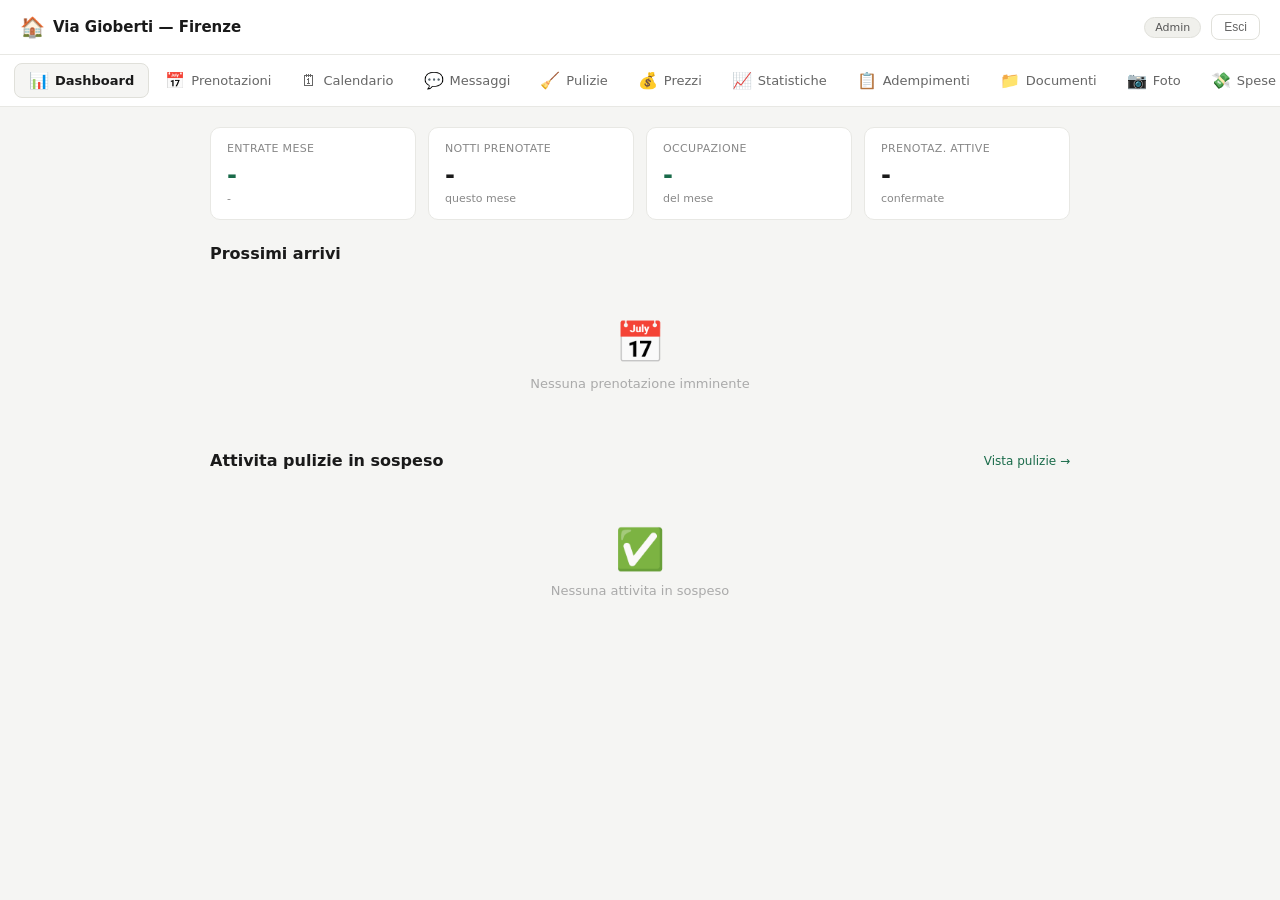
==== commit e86b6795: "Update dashboard.html" ====
--- a/dashboard.html
+++ b/dashboard.html
@@ -9,26 +9,6 @@
 <meta name="theme-color" content="#1a6b4a">
 <meta name="mobile-web-app-capable" content="yes">
 <meta name="apple-mobile-web-app-capable" content="yes">
-<meta name="apple-mobile-web-app-status-bar-style" content="default">
-<style>
-.tassa-box{background:#f0fdf4;border:1px solid #bbf7d0;border-radius:10px;padding:14px 16px;margin-top:10px}
-.tassa-row{display:flex;align-items:center;justify-content:space-between;margin-bottom:8px}
-.tassa-label{font-size:12px;color:#555;font-weight:500}
-.tassa-val{font-size:18px;font-weight:700;color:#1a6b4a}
-.tassa-note{font-size:11px;color:#888;margin-top:4px}
-.note-interne{background:#fff8ec;border:1px solid #fde68a;border-radius:8px;padding:10px 12px;margin-top:8px;font-size:12px;color:#92400e;line-height:1.5;cursor:pointer}
-.note-interne:hover{border-color:#f59e0b}
-.foto-grid{display:grid;grid-template-columns:repeat(auto-fill,minmax(120px,1fr));gap:10px;margin-top:12px}
-.foto-thumb{aspect-ratio:4/3;border-radius:8px;object-fit:cover;cursor:pointer;border:1px solid #e8e8e4;transition:transform 0.15s}
-.foto-thumb:hover{transform:scale(1.03)}
-.foto-upload-btn{aspect-ratio:4/3;border-radius:8px;border:2px dashed #e0e0da;display:flex;flex-direction:column;align-items:center;justify-content:center;cursor:pointer;font-size:11px;color:#888;gap:4px;background:#f8f8f6}
-.foto-upload-btn:hover{border-color:#1a6b4a;color:#1a6b4a;background:#f0fdf4}
-.foto-lightbox{position:fixed;inset:0;background:rgba(0,0,0,0.9);z-index:500;display:none;align-items:center;justify-content:center;flex-direction:column;gap:12px}
-.foto-lightbox.open{display:flex}
-.foto-lightbox img{max-width:90vw;max-height:80vh;border-radius:10px;object-fit:contain}
-.notif-banner{position:fixed;top:0;left:0;right:0;background:#1a6b4a;color:#fff;padding:10px 16px;font-size:13px;font-weight:500;z-index:400;display:none;align-items:center;justify-content:space-between;gap:10px}
-.notif-banner.show{display:flex}
-</style>
 <style>
 .reminder-card{background:#fff;border:1px solid #fde68a;border-radius:12px;padding:14px 16px;margin-bottom:10px;display:flex;align-items:flex-start;gap:12px}
 .reminder-card.sent{border-color:#bbf7d0;opacity:0.7}
@@ -52,9 +32,7 @@
 .adem-dates{font-size:11px;color:#888}
 .adem-checks{display:grid;grid-template-columns:1fr 1fr;gap:8px}
 .adem-check{display:flex;align-items:center;gap:8px;padding:8px 10px;border-radius:8px;border:1px solid #e8e8e4;cursor:pointer;transition:all 0.15s;font-size:12px}
-.adem-check:hover{border-color:#1a6b4a}
 .adem-check.done{background:#f0fdf4;border-color:#bbf7d0}
-.adem-check.urgent{background:#fff8ec;border-color:#fde68a}
 .adem-check.overdue{background:#fee2e2;border-color:#fecaca}
 .adem-icon{font-size:16px;flex-shrink:0}
 .adem-label{flex:1;line-height:1.4}
@@ -73,7 +51,7 @@
 .doc-meta{font-size:11px;color:#888;margin-top:2px}
 .doc-fields{display:grid;grid-template-columns:1fr 1fr;gap:6px;margin-bottom:12px}
 .doc-field{background:#f8f8f6;border-radius:6px;padding:7px 10px}
-.doc-field-label{font-size:10px;color:#888;margin-bottom:2px;text-transform:uppercase;letter-spacing:0.03em}
+.doc-field-label{font-size:10px;color:#888;margin-bottom:2px;text-transform:uppercase}
 .doc-field-value{font-size:12px;font-weight:600}
 .doc-actions{display:flex;gap:8px;flex-wrap:wrap}
 .delete-badge{font-size:10px;color:#92400e;background:#fef3c7;padding:2px 8px;border-radius:20px;font-weight:500}
@@ -86,8 +64,6 @@
 .rule-card{background:#fff;border:1px solid #e8e8e4;border-radius:10px;padding:14px 16px;margin-bottom:10px}
 .rule-header{display:flex;align-items:center;justify-content:space-between;margin-bottom:8px}
 .rule-name{font-size:13px;font-weight:600}
-.rule-desc{font-size:12px;color:#666;line-height:1.5}
-.rule-result{font-size:12px;color:#1a6b4a;font-weight:600;margin-top:6px}
 .price-row{display:flex;align-items:center;gap:12px;padding:12px 16px;background:#fff;border:1px solid #e8e8e4;border-radius:10px;margin-bottom:8px}
 .price-info{flex:1}
 .price-name{font-size:14px;font-weight:600}
@@ -102,7 +78,7 @@
 .cal-nav-btn{padding:5px 12px;border-radius:8px;border:1px solid #e0e0da;background:#fff;cursor:pointer;font-size:13px}
 .cal-grid{display:grid;grid-template-columns:repeat(7,1fr);gap:4px}
 .cal-header{text-align:center;font-size:11px;color:#888;padding:4px 0;font-weight:600}
-.cal-day{aspect-ratio:1;display:flex;flex-direction:column;align-items:center;justify-content:center;border-radius:8px;font-size:12px;cursor:pointer;border:1px solid transparent;transition:all 0.15s}
+.cal-day{aspect-ratio:1;display:flex;align-items:center;justify-content:center;border-radius:8px;font-size:12px;cursor:pointer;border:1px solid transparent}
 .cal-day:hover{background:#f5f5f3}
 .cal-day.booked-a{background:#fff0ec;color:#9a3412;border-color:#fcd9c8}
 .cal-day.booked-b{background:#eff6ff;color:#1e40af;border-color:#bfdbfe}
@@ -113,21 +89,50 @@
 .cal-legend{display:flex;gap:12px;flex-wrap:wrap;margin-top:12px}
 .cal-legend-item{display:flex;align-items:center;gap:5px;font-size:11px;color:#666}
 .cal-legend-dot{width:10px;height:10px;border-radius:2px}
+.tassa-box{background:#f0fdf4;border:1px solid #bbf7d0;border-radius:10px;padding:14px 16px;margin-top:10px}
+.tassa-val{font-size:18px;font-weight:700;color:#1a6b4a}
+.note-interne{background:#fff8ec;border:1px solid #fde68a;border-radius:8px;padding:8px 10px;margin-top:6px;font-size:11px;color:#92400e;line-height:1.5}
+.foto-grid{display:grid;grid-template-columns:repeat(auto-fill,minmax(120px,1fr));gap:10px;margin-top:12px}
+.foto-thumb{aspect-ratio:4/3;border-radius:8px;object-fit:cover;cursor:pointer;border:1px solid #e8e8e4;width:100%}
+.foto-upload-btn{aspect-ratio:4/3;border-radius:8px;border:2px dashed #e0e0da;display:flex;flex-direction:column;align-items:center;justify-content:center;cursor:pointer;font-size:11px;color:#888;gap:4px;background:#f8f8f6}
+.foto-lightbox{position:fixed;inset:0;background:rgba(0,0,0,0.9);z-index:500;display:none;align-items:center;justify-content:center;flex-direction:column;gap:12px}
+.foto-lightbox.open{display:flex}
+.foto-lightbox img{max-width:90vw;max-height:80vh;border-radius:10px;object-fit:contain}
+.notif-banner{position:fixed;top:0;left:0;right:0;background:#1a6b4a;color:#fff;padding:10px 16px;font-size:13px;font-weight:500;z-index:400;display:none;align-items:center;justify-content:space-between;gap:10px}
+.notif-banner.show{display:flex}
+.spesa-row{background:#fff;border:1px solid #e8e8e4;border-radius:10px;padding:12px 16px;margin-bottom:8px;display:flex;align-items:center;gap:12px}
+.spesa-icon{font-size:20px;flex-shrink:0}
+.spesa-info{flex:1;min-width:0}
+.spesa-nome{font-size:13px;font-weight:600}
+.spesa-cat{font-size:11px;color:#888;margin-top:2px}
+.spesa-importo{font-size:16px;font-weight:700;color:#991b1b;white-space:nowrap}
+.profitto-box{background:#f0fdf4;border:1px solid #bbf7d0;border-radius:12px;padding:18px 20px;margin-bottom:20px}
+.profitto-row{display:flex;justify-content:space-between;align-items:center;margin-bottom:8px;font-size:13px}
+.profitto-row:last-child{margin-bottom:0;padding-top:10px;border-top:1px solid #bbf7d0;font-size:15px;font-weight:700}
+.profitto-label{color:#555}
+.profitto-val-green{color:#1a6b4a;font-weight:600}
+.profitto-val-red{color:#991b1b;font-weight:600}
+.report-month-btn{width:100%;padding:12px 16px;background:#fff;border:1px solid #e8e8e4;border-radius:10px;display:flex;align-items:center;justify-content:space-between;cursor:pointer;margin-bottom:8px;font-family:inherit;transition:border-color 0.15s}
+.report-month-btn:hover{border-color:#1a6b4a}
+.report-month-name{font-size:14px;font-weight:600}
+.report-month-stats{font-size:12px;color:#888}
+.report-month-arrow{font-size:16px;color:#1a6b4a}
 </style>
 </head>
 <body>
 
 <div class="notif-banner" id="notif-banner">
-  <span id="notif-text">Vuoi ricevere notifiche per check-in e pulizie?</span>
+  <span>Vuoi ricevere notifiche per check-in e pulizie?</span>
   <div style="display:flex;gap:8px">
     <button onclick="enableNotifiche()" style="background:#fff;color:#1a6b4a;border:none;padding:5px 14px;border-radius:6px;font-size:12px;font-weight:600;cursor:pointer">Attiva</button>
     <button onclick="document.getElementById('notif-banner').classList.remove('show')" style="background:transparent;color:#fff;border:1px solid rgba(255,255,255,0.4);padding:5px 10px;border-radius:6px;font-size:12px;cursor:pointer">Dopo</button>
   </div>
 </div>
+
 <div class="topbar">
   <div class="topbar-title"><span class="icon">&#127968;</span> Via Gioberti &mdash; Firenze</div>
   <div class="topbar-right">
-    <span class="role-badge" id="role-badge">Admin</span>
+    <span class="role-badge">Admin</span>
     <button class="logout-btn" onclick="doLogout()">Esci</button>
   </div>
 </div>
@@ -143,6 +148,8 @@
   <button class="nav-btn" onclick="showSection('adempimenti',this)"><span class="nav-icon">&#128203;</span>Adempimenti</button>
   <button class="nav-btn" onclick="showSection('documenti',this)"><span class="nav-icon">&#128193;</span>Documenti</button>
   <button class="nav-btn" onclick="showSection('foto',this)"><span class="nav-icon">&#128247;</span>Foto</button>
+  <button class="nav-btn" onclick="showSection('spese',this)"><span class="nav-icon">&#128184;</span>Spese</button>
+  <button class="nav-btn" onclick="showSection('report',this)"><span class="nav-icon">&#128196;</span>Report</button>
   <a href="impostazioni.html" class="nav-btn"><span class="nav-icon">&#9881;</span>Impostazioni</a>
 </div>
 
@@ -218,7 +225,7 @@
   <div class="modal-overlay" id="preview-overlay" onclick="if(event.target===this)closePreview()" style="z-index:300">
     <div class="modal" style="max-width:520px">
       <div class="modal-header">
-        <div class="modal-title" id="preview-title">Anteprima messaggio</div>
+        <div class="modal-title" id="preview-title">Anteprima</div>
         <button class="modal-close" onclick="closePreview()">x</button>
       </div>
       <div style="font-size:11px;color:#888;margin-bottom:10px" id="preview-guest-info"></div>
@@ -264,16 +271,13 @@
       <div class="sec-title">Regole dinamiche</div>
       <button class="btn-secondary" onclick="openModal('rule')">+ Aggiungi regola</button>
     </div>
-    <div style="font-size:12px;color:#888;margin-bottom:14px">Le regole vengono applicate automaticamente al prezzo base stagionale</div>
+    <div style="font-size:12px;color:#888;margin-bottom:14px">Le regole vengono applicate automaticamente al prezzo base</div>
     <div id="rules-list"></div>
     <div style="margin-top:16px;padding:14px 16px;background:#f0fdf4;border:1px solid #bbf7d0;border-radius:10px">
       <div style="font-size:13px;font-weight:600;color:#166534;margin-bottom:4px">Prezzo suggerito oggi</div>
       <div style="font-size:12px;color:#166534" id="price-today-info">Calcolo in corso...</div>
       <div style="font-size:22px;font-weight:700;color:#1a6b4a;margin-top:6px" id="price-today">-</div>
     </div>
-    <div style="margin-top:12px;padding:14px 16px;background:#fff8ec;border:1px solid #fde68a;border-radius:10px;font-size:12px;color:#92400e">
-      Integrazione PriceLabs disponibile in futuro (~20 euro/mese).
-    </div>
   </div>
 </div>
 
@@ -281,8 +285,7 @@
 <div class="section" id="section-stats">
   <div class="sec-header"><div class="sec-title">Statistiche</div></div>
   <div class="stats-grid">
-    <div class="stat-card"><div class="stat-label">Entrate totali</div><div class="stat-value green" id="stat-total">-</div><div class="stat-sub" id="stat-period">storico</div></div>
-    <div class="stat-card"><div class="stat-label">Occupazione media</div><div class="stat-value" id="stat-occ">-</div><div class="stat-sub">media mensile</div></div>
+    <div class="stat-card"><div class="stat-label">Entrate totali</div><div class="stat-value green" id="stat-total">-</div><div class="stat-sub">storico</div></div>
     <div class="stat-card"><div class="stat-label">Prezzo medio/notte</div><div class="stat-value" id="stat-avg">-</div><div class="stat-sub">tutte le piattaforme</div></div>
     <div class="stat-card"><div class="stat-label">Prenotazioni totali</div><div class="stat-value" id="stat-bcount">-</div><div class="stat-sub">storico</div></div>
   </div>
@@ -302,7 +305,7 @@
       <div class="card" style="cursor:pointer">
         <div style="font-size:22px;margin-bottom:8px">&#128658;</div>
         <div style="font-size:13px;font-weight:700;margin-bottom:4px">Alloggiati Web</div>
-        <div style="font-size:11px;color:#888;line-height:1.5">Polizia di Stato - registrazione ospiti entro 24h dall'arrivo</div>
+        <div style="font-size:11px;color:#888;line-height:1.5">Polizia di Stato - registrazione ospiti entro 24h</div>
         <div style="font-size:11px;color:#1a6b4a;margin-top:8px;font-weight:600">Apri portale &rarr;</div>
       </div>
     </a>
@@ -310,22 +313,18 @@
       <div class="card" style="cursor:pointer">
         <div style="font-size:22px;margin-bottom:8px">&#127963;</div>
         <div style="font-size:13px;font-weight:700;margin-bottom:4px">Turismo5 Toscana</div>
-        <div style="font-size:11px;color:#888;line-height:1.5">Regione Toscana - tassa di soggiorno e comunicazioni statistiche</div>
+        <div style="font-size:11px;color:#888;line-height:1.5">Regione Toscana - tassa di soggiorno</div>
         <div style="font-size:11px;color:#1a6b4a;margin-top:8px;font-weight:600">Apri portale &rarr;</div>
       </div>
     </a>
   </div>
   <div style="padding:12px 16px;background:#fff8ec;border:1px solid #fde68a;border-radius:10px;margin-bottom:20px;font-size:12px;color:#92400e;line-height:1.8">
-    <strong>Scadenze:</strong><br>
-    Alloggiati Web &rarr; entro 24 ore dall'arrivo<br>
-    Turismo5 &rarr; entro il 16 del mese successivo<br>
-    Tassa di soggiorno Firenze &rarr; 5,50 euro/persona/notte (max 7 notti)
-  </div>
-  <div class="sec-header"><div class="sec-title" style="font-size:14px">Stato adempimenti per prenotazione</div></div>
-  <div id="adempimenti-list"><div class="empty"><div class="empty-icon">&#128203;</div><div class="empty-text">Nessuna prenotazione attiva</div></div></div>
-  <div style="margin-top:20px;padding:14px 16px;background:#f0fdf4;border:1px solid #bbf7d0;border-radius:10px;font-size:12px;color:#166534;line-height:1.7">
-    <strong>Calcolo tassa di soggiorno:</strong><br>
-    5,50 euro x numero ospiti x numero notti (max 7 notti per ospite)
+    <strong>Scadenze:</strong> Alloggiati Web &rarr; entro 24h dall'arrivo | Turismo5 &rarr; entro il 16 del mese successivo | Tassa soggiorno Firenze &rarr; 5,50 EUR/persona/notte (max 7 notti)
+  </div>
+  <div class="sec-header"><div class="sec-title" style="font-size:14px">Stato adempimenti</div></div>
+  <div id="adempimenti-list"></div>
+  <div style="margin-top:16px;padding:14px 16px;background:#f0fdf4;border:1px solid #bbf7d0;border-radius:10px;font-size:12px;color:#166534">
+    <strong>Calcolo tassa:</strong> 5,50 EUR x ospiti x notti (max 7 notti per ospite)
   </div>
 </div>
 
@@ -333,12 +332,7 @@
 <div class="section" id="section-documenti">
   <div class="sec-header"><div class="sec-title">Documenti ospiti</div></div>
   <div style="padding:12px 16px;background:#eff6ff;border:1px solid #bfdbfe;border-radius:10px;margin-bottom:20px;font-size:12px;color:#1e40af;line-height:1.7">
-    <strong>Come funziona:</strong><br>
-    1. Seleziona una prenotazione e clicca "Copia link"<br>
-    2. Invia il link all'ospite via Airbnb o WhatsApp<br>
-    3. L'ospite carica il documento dalla sua pagina<br>
-    4. Il documento appare qui pronto per Alloggiati Web<br>
-    5. Eliminazione automatica 30 giorni dopo il checkout
+    <strong>Come funziona:</strong> Copia il link prenotazione e invialo all'ospite. L'ospite carica il documento. Appare qui pronto per Alloggiati Web. Eliminazione automatica 30 giorni dopo checkout.
   </div>
   <div class="sec-header" style="margin-bottom:10px"><div style="font-size:13px;font-weight:600">Prenotazioni attive</div></div>
   <div id="doc-bookings-list" style="margin-bottom:24px"></div>
@@ -358,18 +352,56 @@
       <input type="file" id="foto-input" accept="image/*" multiple style="display:none" onchange="uploadFoto(this.files)">
     </label>
   </div>
-  <div style="font-size:12px;color:#888;margin-bottom:12px">
-    Foto visibili agli ospiti nella pagina documento. Massimo 20 foto.
-  </div>
+  <div style="font-size:12px;color:#888;margin-bottom:12px">Foto visibili agli ospiti nella pagina documento.</div>
   <div class="foto-grid" id="foto-grid">
-    <div class="empty" style="grid-column:1/-1"><div class="empty-icon">&#128247;</div><div class="empty-text">Nessuna foto. Aggiungine una!</div></div>
-  </div>
-  <div style="margin-top:12px;font-size:11px;color:#aaa">Caricamento su Firebase Storage. Le foto vengono mostrate agli ospiti nella pagina di upload documento.</div>
+    <div class="empty" style="grid-column:1/-1"><div class="empty-icon">&#128247;</div><div class="empty-text">Nessuna foto</div></div>
+  </div>
 </div>
 
 <div class="foto-lightbox" id="foto-lightbox" onclick="closeLightbox()">
-  <img id="lightbox-img" src="" alt="Foto appartamento">
+  <img id="lightbox-img" src="" alt="Foto">
   <button onclick="closeLightbox()" style="color:#fff;background:rgba(255,255,255,0.2);border:none;padding:8px 20px;border-radius:8px;cursor:pointer;font-size:14px">Chiudi</button>
+</div>
+
+<!-- SPESE -->
+<div class="section" id="section-spese">
+  <div class="sec-header">
+    <div class="sec-title">Spese &amp; Profitto netto</div>
+    <button class="btn-primary" onclick="openModal('spesa')">+ Aggiungi spesa</button>
+  </div>
+
+  <div class="profitto-box" id="profitto-box">
+    <div class="profitto-row"><span class="profitto-label">Entrate totali</span><span class="profitto-val-green" id="prf-entrate">-</span></div>
+    <div class="profitto-row"><span class="profitto-label">Spese totali</span><span class="profitto-val-red" id="prf-spese">-</span></div>
+    <div class="profitto-row"><span class="profitto-label">Tasse soggiorno raccolte (stima)</span><span style="color:#92400e;font-weight:600" id="prf-tasse">-</span></div>
+    <div class="profitto-row"><span class="profitto-label">&#128200; Profitto netto</span><span class="profitto-val-green" id="prf-netto">-</span></div>
+  </div>
+
+  <div style="display:flex;gap:8px;margin-bottom:14px;flex-wrap:wrap">
+    <select id="filter-spesa-mese" onchange="renderSpese()" style="width:auto;padding:6px 10px;font-size:12px">
+      <option value="">Tutti i mesi</option>
+    </select>
+    <select id="filter-spesa-cat" onchange="renderSpese()" style="width:auto;padding:6px 10px;font-size:12px">
+      <option value="">Tutte le categorie</option>
+      <option value="Pulizie">Pulizie</option>
+      <option value="Biancheria">Biancheria</option>
+      <option value="Manutenzione">Manutenzione</option>
+      <option value="Consumabili">Consumabili</option>
+      <option value="Commissioni">Commissioni piattaforma</option>
+      <option value="Altro">Altro</option>
+    </select>
+  </div>
+
+  <div id="spese-list"></div>
+</div>
+
+<!-- REPORT -->
+<div class="section" id="section-report">
+  <div class="sec-header"><div class="sec-title">Report mensili</div></div>
+  <div style="font-size:12px;color:#888;margin-bottom:16px;padding:10px 14px;background:#f8f8f6;border-radius:8px">
+    Seleziona un mese per generare il report PDF da inviare al commercialista.
+  </div>
+  <div id="report-months-list"></div>
 </div>
 
 </div><!-- /content -->
@@ -388,7 +420,7 @@
 <div class="toast" id="toast"></div>
 
 <script>
-// Funzioni globali (accessibili dagli onclick HTML)
+// Funzioni globali per onclick HTML
 function showSection(id,btn){
   document.querySelectorAll('.section').forEach(function(s){s.classList.remove('active');});
   document.querySelectorAll('.nav-btn').forEach(function(b){b.classList.remove('active');});
@@ -399,6 +431,8 @@
   if(id==='adempimenti'&&window._ra) window._ra();
   if(id==='documenti'){if(window._rdb)window._rdb();if(window._ld)window._ld();}
   if(id==='foto'&&window.loadFoto) window.loadFoto();
+  if(id==='report'&&window.renderReportMonths) window.renderReportMonths();
+  if(id==='spese'){ if(window.renderSpese) window.renderSpese(); }
 }
 function doLogout(){if(window._dl)window._dl();}
 function openModal(t,d){if(window._om)window._om(t,d);}
@@ -407,6 +441,10 @@
 function copyPreview(){if(window._cop)window._cop();}
 function markSent(){if(window._ms)window._ms();}
 function toggleTask(id,v){if(window._tt)window._tt(id,v);}
+function renderBookings(){if(window._rb)window._rb();}
+function renderTasks(){if(window._rts)window._rts();}
+function changeMonth(d){if(window._chm)window._chm(d);}
+function saveBooking(){if(window._sb)window._sb();}
 function saveMessage(){if(window._sm)window._sm();}
 function saveTask(){if(window._stk)window._stk();}
 function savePrice(){if(window._sp)window._sp();}
@@ -426,14 +464,19 @@
 function copyGuestData(id){if(window._cgd)window._cgd(id);}
 function deleteDocumento(id,p){if(window._dd)window._dd(id,p);}
 function loadDocumenti(){if(window._ld)window._ld();}
+function uploadFoto(f){if(window._uf)window._uf(f);}
+function saveSpesa(){if(window._sspesa)window._sspesa();}
+function openLightbox(u){if(window._ol)window._ol(u);}
+function closeLightbox(){if(window._cl)window._cl();}
+function enableNotifiche(){if(window._en)window._en();}
+function aggiornaCalcoloTassa(){if(window._act)window._act();}
 </script>
 
 <script type="module">
 import { auth, db, storage } from './firebase.js';
-import { ref as sRef, deleteObject, uploadBytesResumable, getDownloadURL, listAll } from "https://www.gstatic.com/firebasejs/10.12.0/firebase-storage.js";
-import { getMessaging, getToken, onMessage } from "https://www.gstatic.com/firebasejs/10.12.0/firebase-messaging.js";
+import { ref as sRef, deleteObject, uploadBytesResumable, getDownloadURL } from "https://www.gstatic.com/firebasejs/10.12.0/firebase-storage.js";
 import { onAuthStateChanged, signOut } from "https://www.gstatic.com/firebasejs/10.12.0/firebase-auth.js";
-import { collection, addDoc, getDocs, doc, updateDoc, deleteDoc, onSnapshot, serverTimestamp, where, query, setDoc } from "https://www.gstatic.com/firebasejs/10.12.0/firebase-firestore.js";
+import { collection, addDoc, getDocs, doc, getDoc, updateDoc, deleteDoc, onSnapshot, serverTimestamp, where, query, setDoc } from "https://www.gstatic.com/firebasejs/10.12.0/firebase-firestore.js";
 
 // AUTH
 onAuthStateChanged(auth, function(user){
@@ -443,53 +486,98 @@
 window._dl = async function(){ await signOut(auth); window.location.href='index.html'; };
 
 // STATE
-var bookings=[], tasks=[], messages=[], prices=[], rules=[], documenti=[];
+var bookings=[], tasks=[], messages=[], prices=[], rules=[], documenti=[], fotoList=[];
 var calYear=new Date().getFullYear(), calMonth=new Date().getMonth();
 var editingId=null, currentSentKey=null;
 
 function init(){
-  listenBookings(); listenTasks(); listenMessages(); listenPrices(); listenRules();
-}
+  listenBookings(); listenTasks(); listenMessages(); listenPrices(); listenRules(); listenSpese();
+  setTimeout(initNotifiche, 2000);
+}
+
+// FCM NOTIFICHE - carica VAPID key da Firebase
+var vapidKey = null;
+
+async function initNotifiche(){
+  if(!('Notification' in window)) return;
+  try {
+    var snap = await getDoc(doc(db, 'settings', 'vapid'));
+    if(snap.exists() && snap.data().key) vapidKey = snap.data().key;
+  } catch(e) {}
+  if(Notification.permission === 'default' && vapidKey) {
+    document.getElementById('notif-banner').classList.add('show');
+  }
+}
+
+window._en = async function(){
+  document.getElementById('notif-banner').classList.remove('show');
+  if(!vapidKey) { toast('VAPID key non trovata su Firebase'); return; }
+  try {
+    var perm = await Notification.requestPermission();
+    if(perm === 'granted'){
+      var { getMessaging, getToken } = await import('https://www.gstatic.com/firebasejs/10.12.0/firebase-messaging.js');
+      var messaging = getMessaging();
+      var reg = await navigator.serviceWorker.register('/firebase-messaging-sw.js');
+      var token = await getToken(messaging, { vapidKey: vapidKey, serviceWorkerRegistration: reg });
+      if(token){
+        var uid = auth.currentUser ? auth.currentUser.uid : 'unknown';
+        await setDoc(doc(db,'fcmTokens',uid),{ token:token, uid:uid, email:auth.currentUser?auth.currentUser.email:'', updatedAt:serverTimestamp() },{merge:true});
+        toast('Notifiche attivate!');
+      }
+    }
+  } catch(e){ console.error(e); toast('Errore attivazione notifiche'); }
+};
 
 // LISTENERS
 function listenBookings(){
   onSnapshot(collection(db,'bookings'), function(snap){
-    bookings = snap.docs.map(function(d){return Object.assign({id:d.id},d.data());});
+    bookings=snap.docs.map(function(d){return Object.assign({id:d.id},d.data());});
     bookings.sort(function(a,b){return new Date(a.checkin)-new Date(b.checkin);});
-    renderDashboard(); renderBookings(); renderCalendar(); renderStats();
-    renderReminders(); renderAdempimenti(); renderDocBookings();
+    renderDashboard(); renderBookings(); renderCalendar(); renderStats(); renderReminders(); renderAdempimenti(); renderDocBookings(); renderProfitto();
   });
 }
 function listenTasks(){
   onSnapshot(collection(db,'tasks'), function(snap){
-    tasks = snap.docs.map(function(d){return Object.assign({id:d.id},d.data());});
+    tasks=snap.docs.map(function(d){return Object.assign({id:d.id},d.data());});
     renderTasks(); renderDashboardTasks();
   });
 }
 function listenMessages(){
   onSnapshot(collection(db,'messages'), function(snap){
-    messages = snap.docs.map(function(d){return Object.assign({id:d.id},d.data());});
+    messages=snap.docs.map(function(d){return Object.assign({id:d.id},d.data());});
     renderMessages(); renderReminders();
   });
 }
 function listenPrices(){
   onSnapshot(collection(db,'prices'), function(snap){
-    prices = snap.docs.map(function(d){return Object.assign({id:d.id},d.data());});
+    prices=snap.docs.map(function(d){return Object.assign({id:d.id},d.data());});
     renderPrices(); updateTodayPrice();
   });
 }
 function listenRules(){
   onSnapshot(collection(db,'rules'), function(snap){
-    rules = snap.docs.map(function(d){return Object.assign({id:d.id},d.data());});
+    rules=snap.docs.map(function(d){return Object.assign({id:d.id},d.data());});
     renderRules(); updateTodayPrice();
   });
 }
+
+// TASSA SOGGIORNO
+function calcolaTassa(notti, ospiti){
+  return (5.50 * Math.min(notti,7) * (ospiti||1)).toFixed(2);
+}
+window._act = function(){
+  var ci=v('f-checkin'), co=v('f-checkout'), ospiti=Number(v('f-ospiti'))||1;
+  if(!ci||!co) return;
+  var nights=Math.max(0,Math.round((new Date(co)-new Date(ci))/86400000));
+  var el=document.getElementById('tassa-calcolo');
+  if(el) el.textContent='EUR '+calcolaTassa(nights,ospiti);
+};
 
 // DASHBOARD
 function renderDashboard(){
   var now=new Date(), y=now.getFullYear(), m=now.getMonth();
+  var daysInMonth=new Date(y,m+1,0).getDate();
   var monthName=now.toLocaleDateString('it-IT',{month:'long',year:'numeric'});
-  var daysInMonth=new Date(y,m+1,0).getDate();
   var mb=bookings.filter(function(b){
     if(b.stato==='Cancellata') return false;
     var ci=new Date(b.checkin), co=new Date(b.checkout);
@@ -504,28 +592,72 @@
     if(e>s) nights+=Math.round((e-s)/86400000);
   });
   var occ=Math.round(nights/daysInMonth*100);
-  var active=bookings.filter(function(b){return b.stato==='Confermata';}).length;
   document.getElementById('s-revenue').textContent='EUR '+revenue.toLocaleString('it-IT');
   document.getElementById('s-month').textContent=monthName;
   document.getElementById('s-nights').textContent=nights;
   document.getElementById('s-occ').textContent=occ+'%';
-  document.getElementById('s-active').textContent=active;
+  document.getElementById('s-active').textContent=bookings.filter(function(b){return b.stato==='Confermata';}).length;
   var upcoming=bookings.filter(function(b){
     if(b.stato==='Cancellata') return false;
     var diff=(new Date(b.checkin)-now)/86400000;
     return diff>=-1&&diff<=14;
   }).slice(0,3);
   var el=document.getElementById('dash-bookings');
-  if(el) el.innerHTML=upcoming.length?upcoming.map(bookingCardHTML).join(''):'<div class="empty"><div class="empty-icon">&#128197;</div><div class="empty-text">Nessun arrivo nei prossimi 14 giorni</div></div>';
-}
-
+  if(el){ el.innerHTML=''; upcoming.forEach(function(b){el.appendChild(makeBookingCard(b));}); if(!upcoming.length) el.innerHTML='<div class="empty"><div class="empty-icon">&#128197;</div><div class="empty-text">Nessun arrivo nei prossimi 14 giorni</div></div>'; }
+}
 function renderDashboardTasks(){
   var pending=tasks.filter(function(t){return !t.done;}).slice(0,4);
   var el=document.getElementById('dash-tasks');
-  if(el) el.innerHTML=pending.length?pending.map(function(t){return taskItemHTML(t,true);}).join(''):'<div class="empty"><div class="empty-icon">&#9989;</div><div class="empty-text">Tutte le attivita completate!</div></div>';
-}
-
-// BOOKINGS
+  if(!el) return;
+  el.innerHTML='';
+  if(!pending.length){ el.innerHTML='<div class="empty"><div class="empty-icon">&#9989;</div><div class="empty-text">Tutte le attivita completate!</div></div>'; return; }
+  pending.forEach(function(t){el.appendChild(makeTaskItem(t,true));});
+}
+
+// BOOKING CARD - usa DOM per evitare apici annidati
+function makeBookingCard(b){
+  var initials=(b.nome||'?').split(' ').map(function(w){return w[0];}).join('').toUpperCase().slice(0,2);
+  var avClass=b.piattaforma==='Airbnb'?'av-a':b.piattaforma==='Booking.com'?'av-b':'av-d';
+  var badgeClass=b.stato==='Confermata'?'badge-green':b.stato==='In attesa'?'badge-amber':'badge-red';
+  var nights=Math.max(0,Math.round((new Date(b.checkout)-new Date(b.checkin))/86400000));
+  var ospiti=b.ospiti||1;
+  var tassa=calcolaTassa(nights,ospiti);
+  var el=document.createElement('div');
+  el.className='booking-card';
+  var left=document.createElement('div');
+  left.className='b-avatar '+avClass;
+  left.textContent=initials;
+  var info=document.createElement('div');
+  info.className='b-info';
+  info.innerHTML='<div class="b-name">'+(b.nome||'-')+'</div>'+
+    '<div class="b-dates">'+formatDate(b.checkin)+' - '+formatDate(b.checkout)+' - '+nights+' notti - '+ospiti+' ospiti</div>'+
+    '<span class="badge '+badgeClass+'">'+(b.stato||'-')+'</span>'+
+    (b.note?'<div class="note-interne">Note: '+b.note+'</div>':'');
+  var right=document.createElement('div');
+  right.className='b-right';
+  right.innerHTML='<div class="b-price">EUR '+(b.prezzo||0)+'</div>'+
+    '<div class="b-platform">'+(b.piattaforma||'-')+'</div>'+
+    '<div style="font-size:10px;color:#888;margin-top:2px">Tassa: EUR '+tassa+'</div>';
+  var btns=document.createElement('div');
+  btns.style.cssText='display:flex;gap:4px;margin-top:6px;justify-content:flex-end';
+  var editBtn=document.createElement('button');
+  editBtn.className='btn-secondary';
+  editBtn.style.cssText='padding:4px 8px;font-size:11px';
+  editBtn.textContent='Modifica';
+  editBtn.addEventListener('click',function(e){e.stopPropagation();window._eb(b.id);});
+  var delBtn=document.createElement('button');
+  delBtn.className='btn-danger';
+  delBtn.style.cssText='padding:4px 8px;font-size:11px';
+  delBtn.textContent='Elimina';
+  delBtn.addEventListener('click',function(e){e.stopPropagation();window._di('bookings',b.id);});
+  btns.appendChild(editBtn);
+  btns.appendChild(delBtn);
+  right.appendChild(btns);
+  el.appendChild(left);
+  el.appendChild(info);
+  el.appendChild(right);
+  return el;
+}
 
 window._rb = function(){
   var statusF=document.getElementById('filter-status')?document.getElementById('filter-status').value:'';
@@ -536,7 +668,10 @@
     return true;
   });
   var el=document.getElementById('bookings-list');
-  if(el) el.innerHTML=filtered.length?filtered.map(bookingCardHTML).join(''):'<div class="empty"><div class="empty-icon">&#128197;</div><div class="empty-text">Nessuna prenotazione trovata</div></div>';
+  if(!el) return;
+  el.innerHTML='';
+  if(!filtered.length){ el.innerHTML='<div class="empty"><div class="empty-icon">&#128197;</div><div class="empty-text">Nessuna prenotazione trovata</div></div>'; return; }
+  filtered.forEach(function(b){ el.appendChild(makeBookingCard(b)); });
 };
 function renderBookings(){ if(window._rb) window._rb(); }
 
@@ -590,61 +725,66 @@
   var now=new Date(), reminders=[];
   bookings.filter(function(b){return b.stato!=='Cancellata';}).forEach(function(b){
     messages.forEach(function(m){
-      var trigger=m.trigger||'';
       var daysCI=Math.ceil((new Date(b.checkin)-now)/86400000);
       var daysCO=Math.ceil((new Date(b.checkout)-now)/86400000);
       var show=false, label='';
-      if(trigger==='Al check-in'&&daysCI>=0&&daysCI<=1){show=true;label='Check-in oggi/domani';}
-      else if(trigger==='1 giorno prima'&&daysCI===1){show=true;label='Arrivo domani';}
-      else if(trigger==='2 giorni prima'&&daysCI>=1&&daysCI<=2){show=true;label='Arrivo fra '+daysCI+' giorni';}
-      else if(trigger==='1 ora dopo checkout'&&daysCO>=0&&daysCO<=1){show=true;label='Checkout oggi';}
+      var t=m.trigger||'';
+      if(t==='Al check-in'&&daysCI>=0&&daysCI<=1){show=true;label='Check-in oggi/domani';}
+      else if(t==='1 giorno prima'&&daysCI===1){show=true;label='Arrivo domani';}
+      else if(t==='2 giorni prima'&&daysCI>=1&&daysCI<=2){show=true;label='Arrivo fra '+daysCI+' giorni';}
+      else if(t==='1 ora dopo checkout'&&daysCO>=0&&daysCO<=1){show=true;label='Checkout oggi';}
       if(show){
         var sentKey='sent_'+b.id+'_'+m.id;
-        var sent=!!localStorage.getItem(sentKey);
-        reminders.push({booking:b,message:m,label:label,daysCI:daysCI,sentKey:sentKey,sent:sent});
+        reminders.push({booking:b,message:m,label:label,daysCI:daysCI,sentKey:sentKey,sent:!!localStorage.getItem(sentKey)});
       }
     });
   });
-  if(!reminders.length){if(wrap)wrap.style.display='none';return;}
-  if(wrap) wrap.style.display='block';
-  list.innerHTML=reminders.map(function(r){
-    return '<div class="reminder-card '+(r.sent?'sent':'')+'"><div class="reminder-icon">'+(r.sent?'&#9989;':'&#128276;')+'</div><div class="reminder-info"><div class="reminder-title">'+r.message.titolo+' - '+r.booking.nome+'</div><div class="reminder-sub">'+r.message.trigger+' - '+formatDate(r.booking.checkin)+' / '+formatDate(r.booking.checkout)+'</div><span class="reminder-days '+(r.sent?'sent':r.daysCI<=0?'urgent':'')+'"> '+(r.sent?'Inviato':r.label)+'</span></div><button class="btn-primary" style="padding:6px 12px;font-size:12px" onclick="openPreview(\''+r.message.id+'\',\''+r.booking.id+'\',\''+r.sentKey+'\')">Copia</button></div>';
-  }).join('');
+  if(!wrap) return;
+  if(!reminders.length){wrap.style.display='none';return;}
+  wrap.style.display='block';
+  list.innerHTML='';
+  reminders.forEach(function(r){
+    var div=document.createElement('div');
+    div.className='reminder-card'+(r.sent?' sent':'');
+    div.innerHTML='<div class="reminder-icon">'+(r.sent?'&#9989;':'&#128276;')+'</div>'+
+      '<div class="reminder-info"><div class="reminder-title">'+r.message.titolo+' - '+r.booking.nome+'</div>'+
+      '<div class="reminder-sub">'+r.message.trigger+' - '+formatDate(r.booking.checkin)+' / '+formatDate(r.booking.checkout)+'</div>'+
+      '<span class="reminder-days '+(r.sent?'sent':r.daysCI<=0?'urgent':'')+'">'+(r.sent?'Inviato':r.label)+'</span></div>';
+    var btn=document.createElement('button');
+    btn.className='btn-primary';
+    btn.style.cssText='padding:6px 12px;font-size:12px;flex-shrink:0';
+    btn.textContent='Copia';
+    btn.addEventListener('click',function(){window._op(r.message.id,r.booking.id,r.sentKey);});
+    div.appendChild(btn);
+    list.appendChild(div);
+  });
 }
 
 window._op = function(msgId,bookingId,sentKey){
   var m=messages.find(function(x){return x.id===msgId;});
   var b=bookings.find(function(x){return x.id===bookingId;});
   if(!m||!b) return;
-  currentSentKey=sentKey;
+  currentSentKey=sentKey||null;
   document.getElementById('preview-title').textContent=m.titolo||'Anteprima';
   document.getElementById('preview-guest-info').textContent='Ospite: '+b.nome+' - '+formatDate(b.checkin)+' / '+formatDate(b.checkout);
   document.getElementById('preview-body').textContent=fillTemplate(m.testo,b);
-  var sent=localStorage.getItem(sentKey);
-  document.getElementById('preview-sent-badge').style.display=sent?'block':'none';
+  document.getElementById('preview-sent-badge').style.display=sentKey&&localStorage.getItem(sentKey)?'block':'none';
   document.getElementById('preview-overlay').classList.add('open');
 };
 window._cp = function(){ document.getElementById('preview-overlay').classList.remove('open'); };
 window._cop = function(){
-  var text=document.getElementById('preview-body').textContent;
-  navigator.clipboard.writeText(text).then(function(){toast('Messaggio copiato!');});
+  navigator.clipboard.writeText(document.getElementById('preview-body').textContent).then(function(){toast('Messaggio copiato!');});
 };
 window._ms = function(){
-  if(currentSentKey){
-    localStorage.setItem(currentSentKey,'1');
-    document.getElementById('preview-sent-badge').style.display='block';
-    renderReminders();
-    toast('Segnato come inviato');
-  }
+  if(currentSentKey){ localStorage.setItem(currentSentKey,'1'); document.getElementById('preview-sent-badge').style.display='block'; renderReminders(); toast('Segnato come inviato'); }
 };
 window._ompt = function(msgId){
   var m=messages.find(function(x){return x.id===msgId;});
   if(!m) return;
   var upcoming=bookings.filter(function(b){return b.stato!=='Cancellata'&&new Date(b.checkin)>=new Date();}).sort(function(a,b){return new Date(a.checkin)-new Date(b.checkin);})[0];
   document.getElementById('preview-title').textContent=m.titolo||'Anteprima';
-  document.getElementById('preview-guest-info').textContent=upcoming?'Anteprima con: '+upcoming.nome:'Anteprima con dati esempio';
-  var fake=upcoming||{nome:'Mario Rossi',checkin:'2026-07-01',checkout:'2026-07-05'};
-  document.getElementById('preview-body').textContent=fillTemplate(m.testo,fake);
+  document.getElementById('preview-guest-info').textContent=upcoming?'Anteprima con: '+upcoming.nome:'Anteprima dati esempio';
+  document.getElementById('preview-body').textContent=fillTemplate(m.testo,upcoming||{nome:'Mario Rossi',checkin:'2026-07-01',checkout:'2026-07-05'});
   document.getElementById('preview-sent-badge').style.display='none';
   currentSentKey=null;
   document.getElementById('preview-overlay').classList.add('open');
@@ -654,113 +794,141 @@
   var el=document.getElementById('messages-list');
   if(!el) return;
   renderReminders();
+  el.innerHTML='';
   if(!messages.length){
     el.innerHTML='<div class="empty"><div class="empty-icon">&#128172;</div><div class="empty-text">Nessun template</div></div>'+
     '<div style="margin-top:16px"><div style="font-size:13px;font-weight:600;margin-bottom:10px">Template pronti:</div>'+
-    '<button class="btn-secondary" style="width:100%;text-align:left;padding:12px 14px;margin-bottom:8px;border-radius:10px" onclick="addDefaultTemplate(\'benvenuto\')">+ Messaggio di benvenuto (check-in)</button>'+
-    '<button class="btn-secondary" style="width:100%;text-align:left;padding:12px 14px;margin-bottom:8px;border-radius:10px" onclick="addDefaultTemplate(\'guidabenvenuto\')">+ Guida del quartiere</button>'+
-    '<button class="btn-secondary" style="width:100%;text-align:left;padding:12px 14px;margin-bottom:8px;border-radius:10px" onclick="addDefaultTemplate(\'prearrivo\')">+ Promemoria pre-arrivo (2 giorni prima)</button>'+
-    '<button class="btn-secondary" style="width:100%;text-align:left;padding:12px 14px;margin-bottom:8px;border-radius:10px" onclick="addDefaultTemplate(\'metasoggiorno\')">+ Messaggio meta soggiorno</button>'+
-    '<button class="btn-secondary" style="width:100%;text-align:left;padding:12px 14px;margin-bottom:8px;border-radius:10px" onclick="addDefaultTemplate(\'istruzionicheckout\')">+ Istruzioni check-out (1 giorno prima)</button>'+
-    '<button class="btn-secondary" style="width:100%;text-align:left;padding:12px 14px;margin-bottom:8px;border-radius:10px" onclick="addDefaultTemplate(\'checkout\')">+ Ringraziamento post-soggiorno</button>'+
-    '</div>';
+    ['benvenuto:+ Messaggio di benvenuto (check-in)',
+     'guidabenvenuto:+ Guida del quartiere',
+     'prearrivo:+ Promemoria pre-arrivo (2 giorni prima)',
+     'metasoggiorno:+ Messaggio meta soggiorno',
+     'istruzionicheckout:+ Istruzioni check-out (1 giorno prima)',
+     'checkout:+ Ringraziamento post-soggiorno'
+    ].map(function(item){
+      var parts=item.split(':');
+      var key=parts[0], label=parts[1];
+      return '<button class="btn-secondary" style="width:100%;text-align:left;padding:12px 14px;margin-bottom:8px;border-radius:10px" onclick="addDefaultTemplate(\''+key+'\')">'+label+'</button>';
+    }).join('')+'</div>';
     return;
   }
-  el.innerHTML=messages.map(function(m){
-    return '<div class="msg-card" onclick="openMsgPreviewFromTemplate(\''+m.id+'\')">'+
-    '<span class="msg-trigger-badge">'+(m.trigger||'-')+'</span>'+
-    '<div class="msg-title-row"><div class="msg-title">'+(m.titolo||'-')+'</div>'+
-    '<div class="msg-actions" onclick="event.stopPropagation()">'+
-    '<button class="btn-secondary" style="padding:4px 8px;font-size:11px" onclick="editMessage(\''+m.id+'\')">Modifica</button>'+
-    '<button class="btn-danger" style="padding:4px 8px;font-size:11px" onclick="deleteItem(\'messages\',\''+m.id+'\')">Elimina</button>'+
-    '</div></div>'+
-    '<div class="msg-preview">'+(m.testo||'').slice(0,130)+'</div>'+
-    '<div style="font-size:11px;color:#1a6b4a;margin-top:6px">Clicca per anteprima</div></div>';
-  }).join('');
+  messages.forEach(function(m){
+    var div=document.createElement('div');
+    div.className='msg-card';
+    div.innerHTML='<span class="msg-trigger-badge">'+(m.trigger||'-')+'</span>'+
+      '<div class="msg-title-row"><div class="msg-title">'+(m.titolo||'-')+'</div>'+
+      '<div class="msg-actions">'+
+      '<button class="btn-secondary" style="padding:4px 8px;font-size:11px">Modifica</button>'+
+      '<button class="btn-danger" style="padding:4px 8px;font-size:11px">Elimina</button>'+
+      '</div></div>'+
+      '<div class="msg-preview">'+(m.testo||'').slice(0,130)+'</div>'+
+      '<div style="font-size:11px;color:#1a6b4a;margin-top:6px">Clicca per anteprima</div>';
+    div.addEventListener('click',function(){window._ompt(m.id);});
+    div.querySelector('.btn-secondary').addEventListener('click',function(e){e.stopPropagation();window._em(m.id);});
+    div.querySelector('.btn-danger').addEventListener('click',function(e){e.stopPropagation();window._di('messages',m.id);});
+    el.appendChild(div);
+  });
 }
 
 // TASKS
-function taskItemHTML(t,compact){
-  return '<div class="task-item '+(t.done?'done-item':'')+'" id="task-'+t.id+'">'+
-  '<div class="task-check '+(t.done?'done':'')+'" onclick="toggleTask(\''+t.id+'\','+(t.done?'false':'true')+')">'+(t.done?'v':'')+'</div>'+
-  '<span class="task-label '+(t.done?'done':'')+'">'+(t.descrizione||'-')+'</span>'+
-  '<span class="task-zone">'+(t.zona||'-')+'</span>'+
-  (compact?'':'<button class="btn-danger" style="padding:4px 8px;font-size:11px" onclick="deleteItem(\'tasks\',\''+t.id+'\')">Elimina</button>')+
-  '</div>';
+function makeTaskItem(t,compact){
+  var div=document.createElement('div');
+  div.className='task-item'+(t.done?' done-item':'');
+  div.id='task-'+t.id;
+  var check=document.createElement('div');
+  check.className='task-check'+(t.done?' done':'');
+  check.textContent=t.done?'v':'';
+  check.addEventListener('click',function(){window._tt(t.id,!t.done);});
+  var lbl=document.createElement('span');
+  lbl.className='task-label'+(t.done?' done':'');
+  lbl.textContent=t.descrizione||'-';
+  var zone=document.createElement('span');
+  zone.className='task-zone';
+  zone.textContent=t.zona||'-';
+  div.appendChild(check);
+  div.appendChild(lbl);
+  div.appendChild(zone);
+  if(!compact){
+    var del=document.createElement('button');
+    del.className='btn-danger';
+    del.style.cssText='padding:4px 8px;font-size:11px';
+    del.textContent='Elimina';
+    del.addEventListener('click',function(){window._di('tasks',t.id);});
+    div.appendChild(del);
+  }
+  return div;
 }
 window._rts = function(){
   var zoneF=document.getElementById('filter-zone')?document.getElementById('filter-zone').value:'';
   var showDone=document.getElementById('show-done')?document.getElementById('show-done').checked:false;
-  var filtered=tasks.filter(function(t){
-    if(zoneF&&t.zona!==zoneF) return false;
-    if(!showDone&&t.done) return false;
-    return true;
-  });
+  var filtered=tasks.filter(function(t){ if(zoneF&&t.zona!==zoneF)return false; if(!showDone&&t.done)return false; return true; });
   var el=document.getElementById('tasks-list');
-  if(el) el.innerHTML=filtered.length?filtered.map(function(t){return taskItemHTML(t,false);}).join(''):'<div class="empty"><div class="empty-icon">&#129529;</div><div class="empty-text">Nessuna attivita</div></div>';
+  if(!el) return;
+  el.innerHTML='';
+  if(!filtered.length){ el.innerHTML='<div class="empty"><div class="empty-icon">&#129529;</div><div class="empty-text">Nessuna attivita</div></div>'; return; }
+  filtered.forEach(function(t){el.appendChild(makeTaskItem(t,false));});
   var all=tasks.length, done=tasks.filter(function(t){return t.done;}).length;
   var pw=document.getElementById('progress-wrap');
-  if(pw){pw.style.display=all?'block':'none';document.getElementById('prog-text').textContent=done+'/'+all;document.getElementById('prog-bar').style.width=all?Math.round(done/all*100)+'%':'0%';}
+  if(pw){ pw.style.display=all?'block':'none'; document.getElementById('prog-text').textContent=done+'/'+all; document.getElementById('prog-bar').style.width=all?Math.round(done/all*100)+'%':'0%'; }
 };
 function renderTasks(){ if(window._rts) window._rts(); }
-window._tt = async function(id,done){
-  await updateDoc(doc(db,'tasks',id),{done:(done==='true'||done===true)});
-};
+window._tt = async function(id,done){ await updateDoc(doc(db,'tasks',id),{done:done}); };
 
 // PRICES
 function renderPrices(){
   var el=document.getElementById('prices-list');
   if(!el) return;
   var tagMap={'Alta':'pt-alta','Normale':'pt-normale','Evento':'pt-evento'};
-  el.innerHTML=prices.length?prices.map(function(p){
-    return '<div class="price-row"><div class="price-info"><div class="price-name">'+(p.nome||'-')+'</div><div class="price-desc">'+(p.descrizione||'')+'</div></div>'+
-    '<span class="price-tag '+(tagMap[p.tipo]||'pt-normale')+'">'+(p.tipo||'-')+'</span>'+
-    '<div class="price-val">EUR '+(p.prezzo||0)+'/notte</div>'+
-    '<div style="display:flex;gap:4px"><button class="btn-secondary" style="padding:4px 8px;font-size:11px" onclick="editPrice(\''+p.id+'\')">Modifica</button><button class="btn-danger" style="padding:4px 8px;font-size:11px" onclick="deleteItem(\'prices\',\''+p.id+'\')">Elimina</button></div></div>';
-  }).join(''):'<div class="empty"><div class="empty-icon">&#128176;</div><div class="empty-text">Nessun prezzo. Aggiungine uno!</div></div>';
-}
-
-function getBasePrice(){
-  if(!prices.length) return null;
-  var m=new Date().getMonth();
-  if(m>=5&&m<=8) return prices.find(function(p){return p.tipo==='Alta';})||prices[0];
-  return prices.find(function(p){return p.tipo==='Normale';})||prices[0];
-}
-function applyRule(base,r){
-  base=Number(base);
-  if(r.azione==='sconto') return Math.round(base*(1-r.valore/100));
-  if(r.azione==='aumento') return Math.round(base*(1+r.valore/100));
-  if(r.azione==='fisso') return Number(r.valore);
-  return base;
-}
+  el.innerHTML='';
+  if(!prices.length){ el.innerHTML='<div class="empty"><div class="empty-icon">&#128176;</div><div class="empty-text">Nessun prezzo</div></div>'; return; }
+  prices.forEach(function(p){
+    var div=document.createElement('div');
+    div.className='price-row';
+    div.innerHTML='<div class="price-info"><div class="price-name">'+(p.nome||'-')+'</div><div class="price-desc">'+(p.descrizione||'')+'</div></div>'+
+      '<span class="price-tag '+(tagMap[p.tipo]||'pt-normale')+'">'+(p.tipo||'-')+'</span>'+
+      '<div class="price-val">EUR '+(p.prezzo||0)+'/notte</div>';
+    var btns=document.createElement('div');
+    btns.style='display:flex;gap:4px';
+    var e=document.createElement('button'); e.className='btn-secondary'; e.style='padding:4px 8px;font-size:11px'; e.textContent='Modifica';
+    e.addEventListener('click',function(){window._ep(p.id);});
+    var d=document.createElement('button'); d.className='btn-danger'; d.style='padding:4px 8px;font-size:11px'; d.textContent='Elimina';
+    d.addEventListener('click',function(){window._di('prices',p.id);});
+    btns.appendChild(e); btns.appendChild(d);
+    div.appendChild(btns);
+    el.appendChild(div);
+  });
+}
+function getBasePrice(){ if(!prices.length)return null; var m=new Date().getMonth(); if(m>=5&&m<=8)return prices.find(function(p){return p.tipo==='Alta';})||prices[0]; return prices.find(function(p){return p.tipo==='Normale';})||prices[0]; }
+function applyRule(base,r){ base=Number(base); if(r.azione==='sconto')return Math.round(base*(1-r.valore/100)); if(r.azione==='aumento')return Math.round(base*(1+r.valore/100)); if(r.azione==='fisso')return Number(r.valore); return base; }
 function updateTodayPrice(){
-  var bp=getBasePrice();
-  var el=document.getElementById('price-today');
-  var info=document.getElementById('price-today-info');
-  if(!el) return;
+  var bp=getBasePrice(); var el=document.getElementById('price-today'); var info=document.getElementById('price-today-info');
+  if(!el)return;
   if(!bp){el.textContent='-';if(info)info.textContent='Aggiungi prezzi stagionali';return;}
-  var price=Number(bp.prezzo);
-  var now=new Date();
+  var price=Number(bp.prezzo); var now=new Date();
   rules.filter(function(r){return r.attiva&&r.condizione==='weekend'&&[5,6,0].includes(now.getDay());}).forEach(function(r){price=applyRule(price,r);});
   el.textContent='EUR '+price+'/notte';
-  if(info) info.textContent='Prezzo stagionale base: '+bp.nome;
-}
-
+  if(info) info.textContent='Base: '+bp.nome;
+}
 function renderRules(){
   var el=document.getElementById('rules-list');
-  if(!el) return;
-  el.innerHTML=rules.length?rules.map(function(r){
-    return '<div class="rule-card"><div class="rule-header"><div class="rule-name">'+(r.nome||'-')+'</div>'+
-    '<div style="display:flex;gap:4px;align-items:center">'+
-    '<span class="badge '+(r.attiva?'badge-green':'badge-amber')+'">'+(r.attiva?'Attiva':'Disattiva')+'</span>'+
-    '<button class="btn-secondary" style="padding:4px 8px;font-size:11px" onclick="toggleRule(\''+r.id+'\','+(r.attiva?'false':'true')+')">'+(r.attiva?'Disattiva':'Attiva')+'</button>'+
-    '<button class="btn-danger" style="padding:4px 8px;font-size:11px" onclick="deleteItem(\'rules\',\''+r.id+'\')">Elimina</button>'+
-    '</div></div>'+
-    '<div class="rule-desc">Condizione: '+(r.condizione||'-')+' - Azione: '+(r.azione||'-')+' '+r.valore+'</div></div>';
-  }).join(''):'<div class="empty"><div class="empty-icon">&#9881;</div><div class="empty-text">Nessuna regola</div></div>';
+  if(!el)return;
+  el.innerHTML='';
+  if(!rules.length){ el.innerHTML='<div class="empty"><div class="empty-icon">&#9881;</div><div class="empty-text">Nessuna regola</div></div>'; return; }
+  rules.forEach(function(r){
+    var div=document.createElement('div'); div.className='rule-card';
+    div.innerHTML='<div class="rule-header"><div class="rule-name">'+(r.nome||'-')+'</div>'+
+      '<div style="display:flex;gap:4px;align-items:center"><span class="badge '+(r.attiva?'badge-green':'badge-amber')+'">'+(r.attiva?'Attiva':'Disattiva')+'</span></div></div>'+
+      '<div style="font-size:12px;color:#666">'+r.condizione+' - '+r.azione+' '+r.valore+'</div>';
+    var toggleBtn=document.createElement('button'); toggleBtn.className='btn-secondary'; toggleBtn.style='padding:4px 8px;font-size:11px;margin-right:4px'; toggleBtn.textContent=r.attiva?'Disattiva':'Attiva';
+    toggleBtn.addEventListener('click',function(){window._tr(r.id,!r.attiva);});
+    var delBtn=document.createElement('button'); delBtn.className='btn-danger'; delBtn.style='padding:4px 8px;font-size:11px'; delBtn.textContent='Elimina';
+    delBtn.addEventListener('click',function(){window._di('rules',r.id);});
+    div.querySelector('.rule-header .d-flex, [style*="gap:4px"]').appendChild(toggleBtn);
+    div.querySelector('[style*="gap:4px"]').appendChild(delBtn);
+    el.appendChild(div);
+  });
   updateTodayPrice();
 }
-window._tr = async function(id,val){ await updateDoc(doc(db,'rules',id),{attiva:(val==='true'||val===true)}); };
+window._tr = async function(id,val){ await updateDoc(doc(db,'rules',id),{attiva:val}); };
 
 // STATS
 function renderStats(){
@@ -778,175 +946,197 @@
   });
   var months=Object.keys(byMonth), maxV=Math.max.apply(null,Object.values(byMonth).concat([1]));
   var chart=document.getElementById('revenue-chart');
-  if(chart) chart.innerHTML=months.length?months.map(function(m){return '<div class="chart-row"><span class="chart-month">'+m+'</span><div class="chart-bg"><div class="chart-fill" style="width:'+Math.round(byMonth[m]/maxV*100)+'%"></div></div><span class="chart-val">EUR '+byMonth[m]+'</span></div>';}).join(''):'<div class="empty"><div class="empty-text">Nessuna prenotazione ancora</div></div>';
+  if(chart){ chart.innerHTML=''; if(!months.length){ chart.innerHTML='<div class="empty"><div class="empty-text">Nessuna prenotazione</div></div>'; } else { months.forEach(function(m){ chart.innerHTML+='<div class="chart-row"><span class="chart-month">'+m+'</span><div class="chart-bg"><div class="chart-fill" style="width:'+Math.round(byMonth[m]/maxV*100)+'%"></div></div><span class="chart-val">EUR '+byMonth[m]+'</span></div>'; }); }}
   var plats={};
   bookings.filter(function(b){return b.stato!=='Cancellata';}).forEach(function(b){plats[b.piattaforma]=(plats[b.piattaforma]||0)+Number(b.prezzo||0);});
   var pEl=document.getElementById('platform-stats');
-  if(pEl) pEl.innerHTML=Object.keys(plats).map(function(p){return '<div class="stat-card"><div class="stat-label">'+p+'</div><div class="stat-value">EUR '+plats[p].toLocaleString('it-IT')+'</div></div>';}).join('');
+  if(pEl){ pEl.innerHTML=''; Object.keys(plats).forEach(function(p){ pEl.innerHTML+='<div class="stat-card"><div class="stat-label">'+p+'</div><div class="stat-value">EUR '+plats[p].toLocaleString('it-IT')+'</div></div>'; }); }
 }
 
 // ADEMPIMENTI
 window._ra = function(){
   var el=document.getElementById('adempimenti-list');
-  if(!el) return;
+  if(!el)return;
   var now=new Date();
-  var active=bookings.filter(function(b){
-    if(b.stato==='Cancellata') return false;
-    var co=new Date(b.checkout); co.setDate(co.getDate()+7);
-    return co>=now;
-  }).sort(function(a,b){return new Date(a.checkin)-new Date(b.checkin);});
-  if(!active.length){el.innerHTML='<div class="empty"><div class="empty-icon">&#128203;</div><div class="empty-text">Nessuna prenotazione attiva</div></div>';return;}
-  el.innerHTML=active.map(function(b){
+  var active=bookings.filter(function(b){ if(b.stato==='Cancellata')return false; var co=new Date(b.checkout); co.setDate(co.getDate()+7); return co>=now; }).sort(function(a,b){return new Date(a.checkin)-new Date(b.checkin);});
+  el.innerHTML='';
+  if(!active.length){ el.innerHTML='<div class="empty"><div class="empty-icon">&#128203;</div><div class="empty-text">Nessuna prenotazione attiva</div></div>'; return; }
+  active.forEach(function(b){
     var nights=Math.max(0,Math.round((new Date(b.checkout)-new Date(b.checkin))/86400000));
     var hoursCI=(now-new Date(b.checkin))/3600000;
-    var allegKey='adem_alloggiati_'+b.id;
-    var allegDone=localStorage.getItem(allegKey);
-    var allegOverdue=!allegDone&&hoursCI>24&&hoursCI>0;
-    var tur5Key='adem_turismo5_'+b.id;
-    var tur5Done=localStorage.getItem(tur5Key);
-    var tassaKey='adem_tassa_'+b.id;
-    var tassaDone=localStorage.getItem(tassaKey);
-    return '<div class="adempimento-row">'+
-    '<div class="adem-header"><div class="adem-name">'+(b.nome||'Ospite')+'</div><div class="adem-dates">'+formatDate(b.checkin)+' - '+formatDate(b.checkout)+' - '+nights+' notti</div></div>'+
-    '<div class="adem-checks">'+
-    '<div class="adem-check '+(allegDone?'done':allegOverdue?'overdue':'')+'" onclick="toggleAdem(\''+allegKey+'\',\''+b.id+'\')"><div class="adem-icon">&#128658;</div><div class="adem-label"><strong>Alloggiati Web</strong><span>'+(allegDone?'Registrato':allegOverdue?'SCADUTO':'Da fare dopo check-in')+'</span></div><div class="adem-toggle">'+(allegDone?'v':'')+'</div></div>'+
-    '<div class="adem-check '+(tassaDone?'done':'')+'" onclick="toggleAdem(\''+tassaKey+'\',\''+b.id+'\')"><div class="adem-icon">&#128182;</div><div class="adem-label"><strong>Tassa soggiorno</strong><span>'+(tassaDone?'Riscossa':'Da riscuotere')+'</span></div><div class="adem-toggle">'+(tassaDone?'v':'')+'</div></div>'+
-    '<div class="adem-check '+(tur5Done?'done':'')+'" onclick="toggleAdem(\''+tur5Key+'\',\''+b.id+'\')"><div class="adem-icon">&#127963;</div><div class="adem-label"><strong>Turismo5</strong><span>'+(tur5Done?'Comunicato':'Da comunicare')+'</span></div><div class="adem-toggle">'+(tur5Done?'v':'')+'</div></div>'+
-    '<div class="adem-check" style="background:#f8f8f6;cursor:default"><div class="adem-icon">&#128176;</div><div class="adem-label"><strong>Tassa stimata</strong><span>EUR '+(5.50*Math.min(nights,7)).toFixed(2)+' (1 ospite)</span></div></div>'+
-    '</div></div>';
-  }).join('');
+    var allegKey='adem_alloggiati_'+b.id, allegDone=localStorage.getItem(allegKey), allegOverdue=!allegDone&&hoursCI>24&&hoursCI>0;
+    var tur5Key='adem_turismo5_'+b.id, tur5Done=localStorage.getItem(tur5Key);
+    var tassaKey='adem_tassa_'+b.id, tassaDone=localStorage.getItem(tassaKey);
+    var div=document.createElement('div'); div.className='adempimento-row';
+    div.innerHTML='<div class="adem-header"><div class="adem-name">'+(b.nome||'Ospite')+'</div><div class="adem-dates">'+formatDate(b.checkin)+' - '+formatDate(b.checkout)+'</div></div>'+
+      '<div class="adem-checks">'+
+      '<div class="adem-check '+(allegDone?'done':allegOverdue?'overdue':'')+'" data-key="'+allegKey+'"><div class="adem-icon">&#128658;</div><div class="adem-label"><strong>Alloggiati Web</strong><span>'+(allegDone?'Registrato':allegOverdue?'SCADUTO':'Da fare dopo check-in')+'</span></div><div class="adem-toggle">'+(allegDone?'v':'')+'</div></div>'+
+      '<div class="adem-check '+(tassaDone?'done':'')+'" data-key="'+tassaKey+'"><div class="adem-icon">&#128182;</div><div class="adem-label"><strong>Tassa soggiorno</strong><span>'+(tassaDone?'Riscossa':'Da riscuotere')+'</span></div><div class="adem-toggle">'+(tassaDone?'v':'')+'</div></div>'+
+      '<div class="adem-check '+(tur5Done?'done':'')+'" data-key="'+tur5Key+'"><div class="adem-icon">&#127963;</div><div class="adem-label"><strong>Turismo5</strong><span>'+(tur5Done?'Comunicato':'Da comunicare')+'</span></div><div class="adem-toggle">'+(tur5Done?'v':'')+'</div></div>'+
+      '<div class="adem-check" style="cursor:default;background:#f8f8f6"><div class="adem-icon">&#128176;</div><div class="adem-label"><strong>Tassa stimata</strong><span>EUR '+(5.50*Math.min(nights,7)).toFixed(2)+'</span></div></div>'+
+      '</div>';
+    div.querySelectorAll('.adem-check[data-key]').forEach(function(ch){
+      ch.addEventListener('click',function(){
+        var key=ch.dataset.key;
+        if(localStorage.getItem(key)) localStorage.removeItem(key); else localStorage.setItem(key,'1');
+        window._ra(); toast('Aggiornato');
+      });
+    });
+    el.appendChild(div);
+  });
 };
 function renderAdempimenti(){ if(window._ra) window._ra(); }
-window._ta = function(key,bid){ if(localStorage.getItem(key)) localStorage.removeItem(key); else localStorage.setItem(key,'1'); renderAdempimenti(); toast('Aggiornato'); };
+window._ta = function(key){ if(localStorage.getItem(key))localStorage.removeItem(key); else localStorage.setItem(key,'1'); renderAdempimenti(); toast('Aggiornato'); };
 
 // DOCUMENTI
 window._rdb = function(){
   var el=document.getElementById('doc-bookings-list');
-  if(!el) return;
+  if(!el)return;
   var now=new Date();
-  var active=bookings.filter(function(b){
-    if(b.stato==='Cancellata') return false;
-    var co=new Date(b.checkout); co.setDate(co.getDate()+7);
-    return co>=now;
-  }).sort(function(a,b){return new Date(a.checkin)-new Date(b.checkin);});
-  if(!active.length){el.innerHTML='<div class="empty"><div class="empty-icon">&#128197;</div><div class="empty-text">Nessuna prenotazione attiva</div></div>';return;}
-  el.innerHTML=active.map(function(b){
+  var active=bookings.filter(function(b){ if(b.stato==='Cancellata')return false; var co=new Date(b.checkout); co.setDate(co.getDate()+7); return co>=now; }).sort(function(a,b){return new Date(a.checkin)-new Date(b.checkin);});
+  el.innerHTML='';
+  if(!active.length){ el.innerHTML='<div class="empty"><div class="empty-icon">&#128197;</div><div class="empty-text">Nessuna prenotazione attiva</div></div>'; return; }
+  active.forEach(function(b){
     var nights=Math.max(0,Math.round((new Date(b.checkout)-new Date(b.checkin))/86400000));
     var link=window.location.origin+'/documento.html?b='+b.id;
-    return '<div class="doc-booking-row"><div class="doc-booking-info"><div class="doc-booking-name">'+(b.nome||'Ospite')+'</div><div class="doc-booking-dates">'+formatDate(b.checkin)+' - '+formatDate(b.checkout)+' - '+nights+' notti - '+(b.piattaforma||'-')+'</div></div>'+
-    '<div style="display:flex;gap:6px;align-items:center;flex-wrap:wrap">'+
-    '<span class="link-copied" id="copied-'+b.id+'">Copiato!</span>'+
-    '<button class="btn-secondary" style="font-size:12px;padding:5px 10px" onclick="copyDocLink(\''+b.id+'\',\''+link+'\')">Copia link</button>'+
-    '<a href="'+link+'" target="_blank" class="btn-secondary" style="font-size:12px;padding:5px 10px;text-decoration:none">Apri</a>'+
-    '</div></div>';
-  }).join('');
+    var div=document.createElement('div'); div.className='doc-booking-row';
+    div.innerHTML='<div class="doc-booking-info"><div class="doc-booking-name">'+(b.nome||'Ospite')+'</div><div class="doc-booking-dates">'+formatDate(b.checkin)+' - '+formatDate(b.checkout)+' - '+nights+' notti</div></div>'+
+      '<span class="link-copied" id="copied-'+b.id+'">Copiato!</span>';
+    var copyBtn=document.createElement('button'); copyBtn.className='btn-secondary'; copyBtn.style='font-size:12px;padding:5px 10px'; copyBtn.textContent='Copia link';
+    copyBtn.addEventListener('click',function(){ navigator.clipboard.writeText(link).then(function(){ var sp=document.getElementById('copied-'+b.id); if(sp){sp.style.display='inline';setTimeout(function(){sp.style.display='none';},2000);} toast('Link copiato!'); }); });
+    var openBtn=document.createElement('a'); openBtn.className='btn-secondary'; openBtn.href=link; openBtn.target='_blank'; openBtn.style='font-size:12px;padding:5px 10px;text-decoration:none'; openBtn.textContent='Apri';
+    div.appendChild(copyBtn); div.appendChild(openBtn);
+    el.appendChild(div);
+  });
 };
 function renderDocBookings(){ if(window._rdb) window._rdb(); }
-window._cdl = function(bookingId,link){
-  navigator.clipboard.writeText(link).then(function(){
-    var el=document.getElementById('copied-'+bookingId);
-    if(el){el.style.display='inline';setTimeout(function(){el.style.display='none';},2000);}
-    toast('Link copiato!');
-  });
-};
+window._cdl = function(id,link){ navigator.clipboard.writeText(link).then(function(){toast('Link copiato!');}); };
+
 window._ld = async function(){
   var el=document.getElementById('documenti-list');
-  if(!el) return;
+  if(!el)return;
   el.innerHTML='<div style="text-align:center;padding:20px;color:#888;font-size:13px">Caricamento...</div>';
   try{
     var snap=await getDocs(collection(db,'documenti'));
     documenti=snap.docs.map(function(d){return Object.assign({id:d.id},d.data());});
     documenti.sort(function(a,b){return (b.uploadedAt&&b.uploadedAt.seconds||0)-(a.uploadedAt&&a.uploadedAt.seconds||0);});
     renderDocumenti();
-  }catch(e){el.innerHTML='<div class="empty"><div class="empty-text">Errore caricamento</div></div>';}
+  }catch(e){ el.innerHTML='<div class="empty"><div class="empty-text">Errore caricamento</div></div>'; }
 };
 function renderDocumenti(){
   var el=document.getElementById('documenti-list');
-  if(!el) return;
-  if(!documenti.length){el.innerHTML='<div class="empty"><div class="empty-icon">&#128196;</div><div class="empty-text">Nessun documento ricevuto</div></div>';return;}
-  el.innerHTML=documenti.map(function(d){
+  if(!el)return;
+  el.innerHTML='';
+  if(!documenti.length){ el.innerHTML='<div class="empty"><div class="empty-icon">&#128196;</div><div class="empty-text">Nessun documento ricevuto</div></div>'; return; }
+  documenti.forEach(function(d){
     var initials=((d.guestNome||'?')[0]+(d.guestCognome||'?')[0]).toUpperCase();
     var uploadDate=d.uploadedAt?new Date(d.uploadedAt.seconds*1000).toLocaleDateString('it-IT'):'-';
-    return '<div class="doc-card"><div class="doc-card-header"><div class="doc-avatar">'+initials+'</div><div><div class="doc-name">'+(d.guestNome||'-')+' '+(d.guestCognome||'')+'</div><div class="doc-meta">Caricato il '+uploadDate+' - Check-in '+formatDate(d.checkin)+'</div></div><span class="delete-badge">Elimina il '+(d.deleteAfter||'-')+'</span></div>'+
-    '<div class="doc-fields">'+
-    '<div class="doc-field"><div class="doc-field-label">Data nascita</div><div class="doc-field-value">'+(d.guestNascita||'-')+'</div></div>'+
-    '<div class="doc-field"><div class="doc-field-label">Nazionalita</div><div class="doc-field-value">'+(d.guestNazionalita||'-')+'</div></div>'+
-    '<div class="doc-field"><div class="doc-field-label">Tipo documento</div><div class="doc-field-value">'+(d.tipoDocumento||'-')+'</div></div>'+
-    '<div class="doc-field"><div class="doc-field-label">Numero</div><div class="doc-field-value">'+(d.numeroDocumento||'-')+'</div></div>'+
-    '<div class="doc-field" style="grid-column:1/-1"><div class="doc-field-label">Residenza</div><div class="doc-field-value">'+(d.residenza||'-')+'</div></div>'+
-    '</div>'+
-    '<div class="doc-actions">'+
-    '<a href="'+(d.fileURL||'#')+'" target="_blank" class="btn-primary" style="font-size:12px;padding:6px 12px;text-decoration:none">Vedi documento</a>'+
-    '<button class="btn-secondary" style="font-size:12px;padding:6px 12px" onclick="copyGuestData(\''+d.id+'\')">Copia dati</button>'+
-    '<button class="btn-danger" style="font-size:12px;padding:5px 10px" onclick="deleteDocumento(\''+d.id+'\',\''+(d.filePath||'')+'\')">Elimina</button>'+
-    '</div></div>';
-  }).join('');
+    var div=document.createElement('div'); div.className='doc-card';
+    div.innerHTML='<div class="doc-card-header"><div class="doc-avatar">'+initials+'</div><div><div class="doc-name">'+(d.guestNome||'-')+' '+(d.guestCognome||'')+'</div><div class="doc-meta">Caricato il '+uploadDate+'</div></div><span class="delete-badge">Elimina il '+(d.deleteAfter||'-')+'</span></div>'+
+      '<div class="doc-fields">'+
+      '<div class="doc-field"><div class="doc-field-label">Data nascita</div><div class="doc-field-value">'+(d.guestNascita||'-')+'</div></div>'+
+      '<div class="doc-field"><div class="doc-field-label">Nazionalita</div><div class="doc-field-value">'+(d.guestNazionalita||'-')+'</div></div>'+
+      '<div class="doc-field"><div class="doc-field-label">Documento</div><div class="doc-field-value">'+(d.tipoDocumento||'-')+' - '+(d.numeroDocumento||'-')+'</div></div>'+
+      '<div class="doc-field" style="grid-column:1/-1"><div class="doc-field-label">Residenza</div><div class="doc-field-value">'+(d.residenza||'-')+'</div></div>'+
+      '</div>';
+    var viewBtn=document.createElement('a'); viewBtn.className='btn-primary'; viewBtn.href=d.fileURL||'#'; viewBtn.target='_blank'; viewBtn.style='font-size:12px;padding:6px 12px;text-decoration:none'; viewBtn.textContent='Vedi documento';
+    var copyBtn=document.createElement('button'); copyBtn.className='btn-secondary'; copyBtn.style='font-size:12px;padding:6px 12px'; copyBtn.textContent='Copia dati';
+    copyBtn.addEventListener('click',function(){window._cgd(d.id);});
+    var delBtn=document.createElement('button'); delBtn.className='btn-danger'; delBtn.style='font-size:12px;padding:5px 10px'; delBtn.textContent='Elimina';
+    delBtn.addEventListener('click',function(){window._dd(d.id,d.filePath||'');});
+    var actions=document.createElement('div'); actions.className='doc-actions';
+    actions.appendChild(viewBtn); actions.appendChild(copyBtn); actions.appendChild(delBtn);
+    div.appendChild(actions);
+    el.appendChild(div);
+  });
 }
 window._cgd = function(docId){
   var d=documenti.find(function(x){return x.id===docId;});
-  if(!d) return;
-  var text='DATI OSPITE - Alloggiati Web\n'+
-  'Nome: '+(d.guestNome||'-')+'\n'+
-  'Cognome: '+(d.guestCognome||'-')+'\n'+
-  'Data nascita: '+(d.guestNascita||'-')+'\n'+
-  'Nazionalita: '+(d.guestNazionalita||'-')+'\n'+
-  'Tipo documento: '+(d.tipoDocumento||'-')+'\n'+
-  'Numero documento: '+(d.numeroDocumento||'-')+'\n'+
-  'Residenza: '+(d.residenza||'-')+'\n'+
-  'Check-in: '+(d.checkin||'-')+'\n'+
-  'Check-out: '+(d.checkout||'-');
+  if(!d)return;
+  var text='DATI OSPITE - Alloggiati Web\nNome: '+(d.guestNome||'-')+'\nCognome: '+(d.guestCognome||'-')+'\nData nascita: '+(d.guestNascita||'-')+'\nNazionalita: '+(d.guestNazionalita||'-')+'\nDocumento: '+(d.tipoDocumento||'-')+' '+(d.numeroDocumento||'-')+'\nResidenza: '+(d.residenza||'-')+'\nCheck-in: '+(d.checkin||'-')+'\nCheck-out: '+(d.checkout||'-');
   navigator.clipboard.writeText(text).then(function(){toast('Dati copiati!');});
 };
 window._dd = async function(docId,filePath){
-  if(!confirm('Eliminare questo documento?')) return;
+  if(!confirm('Eliminare questo documento?'))return;
+  try{ if(filePath){try{await deleteObject(sRef(storage,filePath));}catch(e){}} await deleteDoc(doc(db,'documenti',docId)); documenti=documenti.filter(function(d){return d.id!==docId;}); renderDocumenti(); toast('Documento eliminato'); }catch(e){toast('Errore eliminazione');}
+};
+
+// FOTO
+window._uf = async function(files){
+  if(!files||!files.length)return;
+  toast('Caricamento...');
+  for(var i=0;i<files.length;i++){
+    var file=files[i];
+    if(file.size>5*1024*1024){toast('Foto troppo grande (max 5MB)');continue;}
+    var path='foto/'+Date.now()+'_'+file.name.replace(/[^a-zA-Z0-9._-]/g,'_');
+    var storageRef=sRef(storage,path);
+    var task=uploadBytesResumable(storageRef,file);
+    await new Promise(function(res,rej){task.on('state_changed',null,rej,res);});
+    var url=await getDownloadURL(task.snapshot.ref);
+    await addDoc(collection(db,'foto'),{url:url,path:path,nome:file.name,uploadedAt:serverTimestamp()});
+  }
+  toast('Foto caricate!');
+  window.loadFoto();
+};
+window.loadFoto = async function(){
+  var el=document.getElementById('foto-grid');
+  if(!el)return;
   try{
-    if(filePath){try{await deleteObject(sRef(storage,filePath));}catch(e){}}
-    await deleteDoc(doc(db,'documenti',docId));
-    documenti=documenti.filter(function(d){return d.id!==docId;});
-    renderDocumenti();
-    toast('Documento eliminato');
-  }catch(e){toast('Errore eliminazione');}
-};
+    var snap=await getDocs(collection(db,'foto'));
+    fotoList=snap.docs.map(function(d){return Object.assign({id:d.id},d.data());});
+    el.innerHTML='';
+    if(!fotoList.length){ el.innerHTML='<div class="empty" style="grid-column:1/-1"><div class="empty-icon">&#128247;</div><div class="empty-text">Nessuna foto</div></div>'; return; }
+    fotoList.forEach(function(f){
+      var img=document.createElement('img'); img.className='foto-thumb'; img.src=f.url; img.alt='Foto';
+      img.addEventListener('click',function(){window._ol(f.url);});
+      el.appendChild(img);
+    });
+    var addBtn=document.createElement('label'); addBtn.className='foto-upload-btn';
+    addBtn.innerHTML='<input type="file" accept="image/*" multiple style="display:none"><span style="font-size:24px">+</span><span>Aggiungi</span>';
+    addBtn.querySelector('input').addEventListener('change',function(){window._uf(this.files);});
+    el.appendChild(addBtn);
+  }catch(e){console.error(e);}
+};
+window._ol = function(url){ document.getElementById('lightbox-img').src=url; document.getElementById('foto-lightbox').classList.add('open'); };
+window._cl = function(){ document.getElementById('foto-lightbox').classList.remove('open'); };
 
 // MODAL FORMS
 var modalDefs={
   booking:{
     title:'Aggiungi prenotazione',
-    html:function(d){d=d||{};return '<div class="form-row-2"><div class="form-row"><label>Nome ospite</label><input id="f-nome" placeholder="Mario Rossi" value="'+(d.nome||'')+'"></div><div class="form-row"><label>Piattaforma</label><select id="f-piattaforma"><option '+(d.piattaforma==='Airbnb'?'selected':'')+'>Airbnb</option><option '+(d.piattaforma==='Booking.com'?'selected':'')+'>Booking.com</option><option '+(d.piattaforma==='Diretto'?'selected':'')+'>Diretto</option></select></div></div><div class="form-row-2"><div class="form-row"><label>Check-in</label><input id="f-checkin" type="date" value="'+(d.checkin||'')+'"></div><div class="form-row"><label>Check-out</label><input id="f-checkout" type="date" value="'+(d.checkout||'')+'"></div></div><div class="form-row-2"><div class="form-row"><label>Prezzo (EUR)</label><input id="f-prezzo" type="number" min="0" value="'+(d.prezzo||'')+'"></div><div class="form-row"><label>Stato</label><select id="f-stato"><option '+(d.stato==='Confermata'?'selected':'')+'>Confermata</option><option '+(d.stato==='In attesa'?'selected':'')+'>In attesa</option><option '+(d.stato==='Cancellata'?'selected':'')+'>Cancellata</option></select></div></div><div class="form-row"><label>Note</label><input id="f-note" placeholder="Note..." value="'+(d.note||'')+'"></div><button class="save-btn" onclick="saveBooking()">Salva prenotazione</button>';}
+    html:function(d){d=d||{};return '<div class="form-row-2"><div class="form-row"><label>Nome ospite</label><input id="f-nome" placeholder="Mario Rossi" value="'+(d.nome||'')+'"></div><div class="form-row"><label>Piattaforma</label><select id="f-piattaforma"><option '+(d.piattaforma==='Airbnb'?'selected':'')+'>Airbnb</option><option '+(d.piattaforma==='Booking.com'?'selected':'')+'>Booking.com</option><option '+(d.piattaforma==='Diretto'?'selected':'')+'>Diretto</option></select></div></div><div class="form-row-2"><div class="form-row"><label>Check-in</label><input id="f-checkin" type="date" value="'+(d.checkin||'')+'" onchange="aggiornaCalcoloTassa()"></div><div class="form-row"><label>Check-out</label><input id="f-checkout" type="date" value="'+(d.checkout||'')+'" onchange="aggiornaCalcoloTassa()"></div></div><div class="form-row-2"><div class="form-row"><label>Prezzo (EUR)</label><input id="f-prezzo" type="number" min="0" value="'+(d.prezzo||'')+'"></div><div class="form-row"><label>Ospiti</label><input id="f-ospiti" type="number" min="1" max="20" value="'+(d.ospiti||1)+'" onchange="aggiornaCalcoloTassa()"></div></div><div class="form-row"><label>Stato</label><select id="f-stato"><option '+(d.stato==='Confermata'?'selected':'')+'>Confermata</option><option '+(d.stato==='In attesa'?'selected':'')+'>In attesa</option><option '+(d.stato==='Cancellata'?'selected':'')+'>Cancellata</option></select></div><div class="tassa-box"><div style="display:flex;align-items:center;justify-content:space-between;margin-bottom:4px"><span style="font-size:12px;color:#555;font-weight:500">Tassa di soggiorno da riscuotere</span><span class="tassa-val" id="tassa-calcolo">-</span></div><div style="font-size:11px;color:#888">EUR 5,50 x ospiti x notti (max 7 notti)</div></div><div class="form-row" style="margin-top:10px"><label>Note interne</label><textarea id="f-note" rows="2" placeholder="Arriva tardi, ha un cane...">'+(d.note||'')+'</textarea></div><button class="save-btn" onclick="saveBooking()">Salva prenotazione</button>';}
   },
   message:{
     title:'Template messaggio',
     html:function(d){d=d||{};return '<div class="form-row"><label>Titolo</label><input id="f-titolo" placeholder="es. Messaggio di benvenuto" value="'+(d.titolo||'')+'"></div><div class="form-row"><label>Quando inviare</label><select id="f-trigger"><option '+(d.trigger==='Al check-in'?'selected':'')+'>Al check-in</option><option '+(d.trigger==='2 giorni prima'?'selected':'')+'>2 giorni prima</option><option '+(d.trigger==='1 giorno prima'?'selected':'')+'>1 giorno prima</option><option '+(d.trigger==='Meta soggiorno'?'selected':'')+'>Meta soggiorno</option><option '+(d.trigger==='1 ora dopo checkout'?'selected':'')+'>1 ora dopo checkout</option><option '+(d.trigger==='Personalizzato'?'selected':'')+'>Personalizzato</option></select></div><div class="form-row"><label>Testo</label><textarea id="f-testo" rows="6" placeholder="Caro ospite...">'+(d.testo||'')+'</textarea></div><button class="save-btn" onclick="saveMessage()">Salva template</button>';}
   },
   task:{
-    title:'Nuova attivita pulizie',
+    title:'Nuova attivita',
     html:function(d){d=d||{};return '<div class="form-row"><label>Descrizione</label><input id="f-descrizione" placeholder="es. Cambio biancheria" value="'+(d.descrizione||'')+'"></div><div class="form-row-2"><div class="form-row"><label>Zona</label><select id="f-zona"><option '+(d.zona==='Camera'?'selected':'')+'>Camera</option><option '+(d.zona==='Bagno'?'selected':'')+'>Bagno</option><option '+(d.zona==='Cucina'?'selected':'')+'>Cucina</option><option '+(d.zona==='Soggiorno'?'selected':'')+'>Soggiorno</option><option '+(d.zona==='Generale'?'selected':'')+'>Generale</option></select></div><div class="form-row"><label>Assegnata a</label><select id="f-assegnata"><option>Chiunque</option><option>Pulizie</option><option>Admin</option></select></div></div><button class="save-btn" onclick="saveTask()">Salva attivita</button>';}
   },
   price:{
     title:'Periodo prezzi',
     html:function(d){d=d||{};return '<div class="form-row"><label>Nome periodo</label><input id="f-nome" placeholder="es. Alta stagione" value="'+(d.nome||'')+'"></div><div class="form-row"><label>Descrizione</label><input id="f-descrizione" placeholder="es. Giu - Set" value="'+(d.descrizione||'')+'"></div><div class="form-row-2"><div class="form-row"><label>Prezzo/notte (EUR)</label><input id="f-prezzo" type="number" min="0" value="'+(d.prezzo||'')+'"></div><div class="form-row"><label>Tipo</label><select id="f-tipo"><option '+(d.tipo==='Normale'?'selected':'')+'>Normale</option><option '+(d.tipo==='Alta'?'selected':'')+'>Alta</option><option '+(d.tipo==='Evento'?'selected':'')+'>Evento</option></select></div></div><button class="save-btn" onclick="savePrice()">Salva prezzo</button>';}
   },
+  spesa:{
+    title:'Nuova spesa',
+    html:function(d){d=d||{};return '<div class="form-row"><label>Descrizione</label><input id="f-nome" placeholder="es. Pulizie maggio" value="'+(d.nome||'')+'"></div><div class="form-row-2"><div class="form-row"><label>Categoria</label><select id="f-categoria"><option '+(d.categoria==='Pulizie'?'selected':'')+'>Pulizie</option><option '+(d.categoria==='Biancheria'?'selected':'')+'>Biancheria</option><option '+(d.categoria==='Manutenzione'?'selected':'')+'>Manutenzione</option><option '+(d.categoria==='Consumabili'?'selected':'')+'>Consumabili</option><option '+(d.categoria==='Commissioni'?'selected':'')+'>Commissioni</option><option '+(d.categoria==='Altro'?'selected':'')+'>Altro</option></select></div><div class="form-row"><label>Importo (EUR)</label><input id="f-importo" type="number" min="0" step="0.01" placeholder="0.00" value="'+(d.importo||'')+'"></div></div><div class="form-row"><label>Data</label><input id="f-data" type="date" value="'+(d.data||new Date().toISOString().split('T')[0])+'"></div><div class="form-row"><label>Note (opzionale)</label><input id="f-note" placeholder="es. Maria - 3 ore" value="'+(d.note||'')+'"></div><button class="save-btn" onclick="window._sspesa ? window._sspesa() : saveSpesa()">Salva spesa</button>';}
+  },
   rule:{
     title:'Nuova regola dinamica',
     html:function(){return '<div class="form-row"><label>Nome regola</label><input id="f-nome" placeholder="es. Sconto last minute"></div><div class="form-row"><label>Condizione</label><select id="f-condizione" onchange="updateRuleForm()"><option value="last_minute">Last minute (X giorni prima)</option><option value="weekend">Weekend (ven/sab/dom)</option><option value="anticipo">Prenotazione anticipata</option></select></div><div class="form-row" id="f-giorni-row"><label>Numero giorni</label><input id="f-giorni" type="number" min="1" value="7"></div><div class="form-row-2"><div class="form-row"><label>Azione</label><select id="f-azione"><option value="sconto">Sconto (%)</option><option value="aumento">Aumento (%)</option><option value="fisso">Prezzo fisso (EUR)</option></select></div><div class="form-row"><label>Valore</label><input id="f-valore" type="number" min="0" value="10"></div></div><button class="save-btn" onclick="saveRule()">Salva regola</button>';}
   }
 };
 
-window._urf = function(){ var cond=document.getElementById('f-condizione'); var row=document.getElementById('f-giorni-row'); if(row) row.style.display=cond&&cond.value==='weekend'?'none':'block'; };
-window._om = function(type,data){
-  editingId=data?data.id:null;
-  var def=modalDefs[type];
-  if(!def) return;
-  document.getElementById('modal-title').textContent=(editingId?'Modifica ':'Aggiungi ')+def.title;
-  document.getElementById('modal-body').innerHTML=def.html(data||{});
-  document.getElementById('modal-overlay').classList.add('open');
-};
+window._urf = function(){ var c=document.getElementById('f-condizione'); var r=document.getElementById('f-giorni-row'); if(r)r.style.display=c&&c.value==='weekend'?'none':'block'; };
+window._om = function(type,data){ editingId=data?data.id:null; var def=modalDefs[type]; if(!def)return; document.getElementById('modal-title').textContent=(editingId?'Modifica ':'Aggiungi ')+def.title; document.getElementById('modal-body').innerHTML=def.html(data||{}); document.getElementById('modal-overlay').classList.add('open'); };
 window._cm = function(){ document.getElementById('modal-overlay').classList.remove('open'); editingId=null; };
 
 function v(id){ var el=document.getElementById(id); return el?(el.value||'').trim():''; }
 
 window._sb = async function(){
-  var data={nome:v('f-nome'),piattaforma:v('f-piattaforma'),checkin:v('f-checkin'),checkout:v('f-checkout'),prezzo:Number(v('f-prezzo'))||0,stato:v('f-stato'),note:v('f-note'),updatedAt:serverTimestamp()};
+  var ospiti=Number(v('f-ospiti'))||1;
+  var data={nome:v('f-nome'),piattaforma:v('f-piattaforma'),checkin:v('f-checkin'),checkout:v('f-checkout'),prezzo:Number(v('f-prezzo'))||0,ospiti:ospiti,stato:v('f-stato'),note:v('f-note'),updatedAt:serverTimestamp()};
   if(!data.nome||!data.checkin||!data.checkout){toast('Compila i campi obbligatori');return;}
   if(editingId) await updateDoc(doc(db,'bookings',editingId),data);
   else await addDoc(collection(db,'bookings'),Object.assign(data,{createdAt:serverTimestamp()}));
@@ -979,7 +1169,6 @@
   await addDoc(collection(db,'rules'),Object.assign(data,{createdAt:serverTimestamp()}));
   window._cm(); toast('Regola salvata');
 };
-
 window._eb = function(id){var b=bookings.find(function(x){return x.id===id;});if(b)window._om('booking',b);};
 window._em = function(id){var m=messages.find(function(x){return x.id===id;});if(m)window._om('message',m);};
 window._ep = function(id){var p=prices.find(function(x){return x.id===id;});if(p)window._om('price',p);};
@@ -987,260 +1176,204 @@
 
 // DEFAULT TEMPLATES
 var T={
-  benvenuto:{titolo:'Messaggio di benvenuto',trigger:'Al check-in',testo:'Caro/a {nome},\n\nBenvenuto/a nel mio appartamento a Firenze!\nSono felice di ospitarti per queste {notti} notti.\n\nAccesso:\nIndirizzo: Via Capo di Mondo 76, 50136 Firenze\nCodice cassetta chiavi: [CODICE]\nCheck-in: dalle 15:00 - Check-out: entro le 10:00\n\nWiFi:\nRete: [NOME RETE]\nPassword: [PASSWORD]\n\nTrasporti:\nBus 6A, 6B, 17 a 2 min a piedi - centro in 20 min\nTaxi: ItTaxi app o tel. 055 3131\n\nBuon soggiorno a Firenze!\nSean'},
-  guidabenvenuto:{titolo:'Guida del quartiere',trigger:'Al check-in',testo:'Ciao {nome}!\n\nEcco la mia guida al quartiere Campo di Marte / Le Cure.\n\nATTRAZIONI A PIEDI:\nBasilica di Santa Croce - 15 min\nMercato di Sant\'Ambrogio - 10 min\nPiazza Massimo D\'Azeglio - 5 min\nPiazzale Michelangelo - 25 min (tramonto!)\nStadio Artemio Franchi - 10 min\n\nCENTRO STORICO (20-30 min in bus):\nGalleria degli Uffizi - prenotare online!\nDuomo e Cupola del Brunelleschi\nGalleria dell\'Accademia - il David\nPonte Vecchio e Oltrarno\n\nDOVE MANGIARE:\nCotta a Puntino (Via Guido Biagi 6) - pizza\nMercato di Sant\'Ambrogio - pranzo tra i locali\nLe Delizie del Palato - cucina toscana\n\nTRASPORTI:\nBus 6A, 6B, 17 - centro in 20 min\nStazione Campo di Marte - 10 min a piedi\nTaxi: ItTaxi app o 055 3131\n\nCONSIGLI:\nBiglietto bus: 1,70 EUR - acquistabile in tabaccheria\nMusei: prenotare online per evitare code\n\nBuona esplorazione!\nSean'},
-  prearrivo:{titolo:'Promemoria pre-arrivo',trigger:'2 giorni prima',testo:'Ciao {nome}!\n\nMancano 2 giorni al tuo soggiorno a Firenze!\n\nRiepilogo:\nCheck-in: {checkin}\nCheck-out: {checkout}\nIndirizzo: Via Capo di Mondo 76, 50136 Firenze\n\nCome raggiungere l\'appartamento:\n\nDall\'aeroporto Vespucci:\nTram T2 verso SMN, poi bus 6A/6B o 17 (35 min, 2,50 EUR)\nTaxi: 28 EUR tariffa fissa, 15-20 min\nApp: ItTaxi (tel. 055 3131)\n\nDalla Stazione SMN:\nBus 6A, 6B o 17 - 20 min, 1,70 EUR\nTaxi: 11-13 EUR\n\nDa Firenze Campo di Marte:\nA piedi: 10 minuti\n\nA presto!\nSean'},
-  metasoggiorno:{titolo:'Messaggio meta soggiorno',trigger:'Personalizzato',testo:'Ciao {nome}!\n\nSpero che il tuo soggiorno stia andando alla grande!\n\nVolevo assicurarmi che tutto sia di tuo gradimento.\n\nConsigli dal quartiere:\n\nDove mangiare:\nTrattoria L\'Oriuolo - cucina toscana\nMercato di Sant\'Ambrogio - pranzo tra i locali\n\nDa non perdere:\nPiazzale Michelangelo - tramonto mozzafiato\nSanta Croce - 10 min a piedi\nOltrarno - il quartiere piu autentico\n\nTrasporti:\nBus 6A/6B/17 dalla fermata sotto casa\n\nBuon proseguimento!\nSean'},
-  istruzionicheckout:{titolo:'Istruzioni check-out',trigger:'1 giorno prima',testo:'Ciao {nome}!\n\nDomani e il giorno del check-out ({checkout}).\n\nOrario: entro le 10:00\n(Se hai bisogno di piu tempo scrivimi!)\n\nPrima di partire:\nLascia le chiavi nella cassetta (stesso codice)\nMetti i piatti in lavastoviglie e avviala\nSvuota il frigorifero\nButta la spazzatura nei bidoni in cortile\nChiudi finestre, balcone e tapparelle\nSpegni luci, climatizzatore e TV\n\nPer raggiungere l\'aeroporto:\nBus 6A/6B fino a SMN, poi Tram T2 (40 min, 1,70 EUR)\nTaxi: 28 EUR tariffa fissa, tel. 055 3131\n\nStazione Campo di Marte: 10 min a piedi\n\nBuon viaggio!\nSean'},
-  checkout:{titolo:'Ringraziamento post-soggiorno',trigger:'1 ora dopo checkout',testo:'Caro/a {nome},\n\nGrazie mille per aver soggiornato dal {checkin} al {checkout}!\n\nSpero che il tuo soggiorno a Firenze sia stato indimenticabile.\n\nSe l\'esperienza ti e piaciuta, ti sarei molto grato/a se potessi lasciare una recensione su Airbnb - ci vogliono solo 2 minuti!\n\nSpero di rivederti presto a Firenze!\n\nUn caro saluto,\nSean'}
-};
-
-window._adt = async function(key){
-  var t=T[key];
-  if(!t) return;
-  await addDoc(collection(db,'messages'),Object.assign({},t,{createdAt:serverTimestamp(),updatedAt:serverTimestamp()}));
-  toast('Template aggiunto!');
-};
+  benvenuto:{titolo:'Messaggio di benvenuto',trigger:'Al check-in',testo:'Caro/a {nome},\n\nBenvenuto/a nel mio appartamento a Firenze!\nSono felice di ospitarti per queste {notti} notti.\n\nAccesso:\nIndirizzo: Via Capo di Mondo 76, 50136 Firenze\nCodice cassetta chiavi: [CODICE]\nCheck-in: dalle 15:00\nCheck-out: entro le 10:00\n\nWiFi:\nRete: [NOME RETE]\nPassword: [PASSWORD]\n\nTrasporti:\nBus 6A, 6B, 17 a 2 min a piedi - centro in 20 min\nTaxi: ItTaxi app o tel. 055 3131\n\nBuon soggiorno a Firenze!\nSean'},
+  guidabenvenuto:{titolo:'Guida del quartiere',trigger:'Al check-in',testo:'Ciao {nome}!\n\nEcco la mia guida al quartiere Campo di Marte / Le Cure.\n\nATTRAZIONI A PIEDI:\nBasilica di Santa Croce - 15 min\nMercato di Sant Ambrogio - 10 min\nPiazza Massimo D Azeglio - 5 min\nPiazzale Michelangelo - 25 min (tramonto!)\n\nCENTRO STORICO (20-30 min in bus):\nGalleria degli Uffizi - prenotare online!\nDuomo e Cupola del Brunelleschi\nGalleria dell Accademia - il David\n\nDOVE MANGIARE:\nCotta a Puntino (Via Guido Biagi 6) - pizza\nMercato di Sant Ambrogio - pranzo tra i locali\n\nTRASPORTI:\nBus 6A, 6B, 17 - centro in 20 min\nStazione Campo di Marte - 10 min a piedi\nTaxi: ItTaxi app o 055 3131\n\nBuona esplorazione!\nSean'},
+  prearrivo:{titolo:'Promemoria pre-arrivo',trigger:'2 giorni prima',testo:'Ciao {nome}!\n\nMancano 2 giorni al tuo soggiorno!\n\nRiepilogo:\nCheck-in: {checkin}\nCheck-out: {checkout}\nIndirizzo: Via Capo di Mondo 76, 50136 Firenze\n\nCome arrivare:\n\nDall aeroporto Vespucci:\nTram T2 verso SMN, poi bus 6A/6B (35 min, 2,50 EUR)\nTaxi: 28 EUR tariffa fissa\nApp: ItTaxi (tel. 055 3131)\n\nDalla Stazione SMN:\nBus 6A, 6B o 17 - 20 min, 1,70 EUR\n\nA presto!\nSean'},
+  metasoggiorno:{titolo:'Messaggio meta soggiorno',trigger:'Personalizzato',testo:'Ciao {nome}!\n\nSpero che il tuo soggiorno stia andando alla grande!\n\nVolevo assicurarmi che tutto sia di tuo gradimento.\n\nConsigli:\nPiazzale Michelangelo - tramonto mozzafiato\nSanta Croce - 10 min a piedi\nMercato di Sant Ambrogio - pranzo tra i locali\n\nBus 6A/6B/17 dalla fermata sotto casa per il centro.\n\nBuon proseguimento!\nSean'},
+  istruzionicheckout:{titolo:'Istruzioni check-out',trigger:'1 giorno prima',testo:'Ciao {nome}!\n\nDomani e il check-out ({checkout}).\n\nOrario: entro le 10:00\n\nPrima di partire:\nLascia le chiavi nella cassetta (stesso codice)\nMetti i piatti in lavastoviglie e avviala\nSvuota il frigorifero\nButta la spazzatura nei bidoni in cortile\nChiudi finestre, balcone e tapparelle\nSpegni luci, climatizzatore e TV\n\nPer l aeroporto:\nBus 6A/6B fino a SMN, poi Tram T2 (40 min, 1,70 EUR)\nTaxi: 28 EUR, tel. 055 3131\n\nBuon viaggio!\nSean'},
+  checkout:{titolo:'Ringraziamento post-soggiorno',trigger:'1 ora dopo checkout',testo:'Caro/a {nome},\n\nGrazie mille per aver soggiornato dal {checkin} al {checkout}!\n\nSpero che il tuo soggiorno a Firenze sia stato indimenticabile.\n\nSe l esperienza ti e piaciuta, ti sarei molto grato/a se potessi lasciare una recensione su Airbnb!\n\nSpero di rivederti presto a Firenze!\n\nUn caro saluto,\nSean'}
+};
+window._adt = async function(key){ var t=T[key]; if(!t)return; await addDoc(collection(db,'messages'),Object.assign({},t,{createdAt:serverTimestamp(),updatedAt:serverTimestamp()})); toast('Template aggiunto!'); };
+
+// SPESE
+var spese = [];
+
+function listenSpese(){
+  onSnapshot(collection(db,'spese'), function(snap){
+    spese = snap.docs.map(function(d){return Object.assign({id:d.id},d.data());});
+    spese.sort(function(a,b){return (b.data||'').localeCompare(a.data||'');});
+    renderSpese();
+    renderProfitto();
+    aggiornaFiltroMesi();
+  });
+}
+
+var catIcons = {'Pulizie':'&#129529;','Biancheria':'&#128717;','Manutenzione':'&#128295;','Consumabili':'&#128722;','Commissioni':'&#128184;','Altro':'&#128198;'};
+
+window.renderSpese = function(){
+  var el = document.getElementById('spese-list');
+  if(!el) return;
+  var meseF = document.getElementById('filter-spesa-mese') ? document.getElementById('filter-spesa-mese').value : '';
+  var catF = document.getElementById('filter-spesa-cat') ? document.getElementById('filter-spesa-cat').value : '';
+  var filtered = spese.filter(function(s){
+    if(meseF && !(s.data||'').startsWith(meseF)) return false;
+    if(catF && s.categoria !== catF) return false;
+    return true;
+  });
+  el.innerHTML = '';
+  if(!filtered.length){ el.innerHTML = '<div class="empty"><div class="empty-icon">&#128184;</div><div class="empty-text">Nessuna spesa. Aggiungine una!</div></div>'; return; }
+  filtered.forEach(function(s){
+    var div = document.createElement('div');
+    div.className = 'spesa-row';
+    div.innerHTML = '<div class="spesa-icon">'+(catIcons[s.categoria]||'&#128198;')+'</div>'+
+      '<div class="spesa-info"><div class="spesa-nome">'+(s.nome||'-')+'</div>'+
+      '<div class="spesa-cat">'+(s.categoria||'-')+' &nbsp;|&nbsp; '+(s.data||'-')+'</div>'+
+      (s.note?'<div style="font-size:11px;color:#aaa;margin-top:2px">'+(s.note)+'</div>':'')+
+      '</div>'+
+      '<div class="spesa-importo">- EUR '+(Number(s.importo||0).toFixed(2))+'</div>';
+    var btns = document.createElement('div');
+    btns.style = 'display:flex;gap:4px;flex-shrink:0';
+    var e = document.createElement('button'); e.className='btn-secondary'; e.style='padding:4px 8px;font-size:11px'; e.textContent='Modifica';
+    e.addEventListener('click',function(){window._esp(s.id);});
+    var d = document.createElement('button'); d.className='btn-danger'; d.style='padding:4px 8px;font-size:11px'; d.textContent='Elimina';
+    d.addEventListener('click',function(){window._di('spese',s.id);});
+    btns.appendChild(e); btns.appendChild(d);
+    div.appendChild(btns);
+    el.appendChild(div);
+  });
+};
+
+function renderProfitto(){
+  var totEntrate = bookings.filter(function(b){return b.stato!=='Cancellata';}).reduce(function(s,b){return s+Number(b.prezzo||0);},0);
+  var totSpese = spese.reduce(function(s,sp){return s+Number(sp.importo||0);},0);
+  var totTasse = bookings.filter(function(b){return b.stato!=='Cancellata';}).reduce(function(s,b){
+    var nights = Math.max(0,Math.round((new Date(b.checkout)-new Date(b.checkin))/86400000));
+    return s + (5.50 * Math.min(nights,7) * (b.ospiti||1));
+  },0);
+  var netto = totEntrate - totSpese;
+  function sid(id){return document.getElementById(id);}
+  if(sid('prf-entrate')) sid('prf-entrate').textContent = 'EUR '+totEntrate.toLocaleString('it-IT');
+  if(sid('prf-spese')) sid('prf-spese').textContent = '- EUR '+totSpese.toFixed(2);
+  if(sid('prf-tasse')) sid('prf-tasse').textContent = 'EUR '+totTasse.toFixed(2);
+  if(sid('prf-netto')){ sid('prf-netto').textContent = 'EUR '+netto.toLocaleString('it-IT'); sid('prf-netto').style.color = netto>=0?'#1a6b4a':'#991b1b'; }
+}
+
+function aggiornaFiltroMesi(){
+  var sel = document.getElementById('filter-spesa-mese');
+  if(!sel) return;
+  var mesi = [...new Set(spese.map(function(s){return (s.data||'').slice(0,7);}).filter(Boolean))].sort().reverse();
+  var cur = sel.value;
+  sel.innerHTML = '<option value="">Tutti i mesi</option>';
+  mesi.forEach(function(m){ sel.innerHTML += '<option value="'+m+'" '+(cur===m?'selected':'')+'>'+m+'</option>'; });
+}
+
+window._esp = function(id){ var s=spese.find(function(x){return x.id===id;}); if(s) window._om('spesa',s); };
+
+// SALVA SPESA
+window._sspesa = async function(){
+  var data={nome:v('f-nome'),categoria:v('f-categoria'),importo:Number(v('f-importo'))||0,data:v('f-data'),note:v('f-note'),updatedAt:serverTimestamp()};
+  if(!data.nome||!data.importo){toast('Nome e importo obbligatori');return;}
+  if(editingId) await updateDoc(doc(db,'spese',editingId),data);
+  else await addDoc(collection(db,'spese'),Object.assign(data,{createdAt:serverTimestamp()}));
+  window._cm(); toast(editingId?'Spesa aggiornata':'Spesa aggiunta');
+};
+
+// REPORT PDF
+window.renderReportMonths = function(){
+  var el = document.getElementById('report-months-list');
+  if(!el) return;
+  var byMonth = {};
+  bookings.filter(function(b){return b.stato!=='Cancellata';}).forEach(function(b){
+    var key = new Date(b.checkin).toLocaleDateString('it-IT',{month:'long',year:'numeric'});
+    var ym = (b.checkin||'').slice(0,7);
+    if(!byMonth[ym]) byMonth[ym] = {label:key, prenotazioni:[], spese:[]};
+    byMonth[ym].prenotazioni.push(b);
+  });
+  spese.forEach(function(s){
+    var ym = (s.data||'').slice(0,7);
+    if(byMonth[ym]) byMonth[ym].spese.push(s);
+  });
+  var months = Object.keys(byMonth).sort().reverse();
+  el.innerHTML = '';
+  if(!months.length){ el.innerHTML='<div class="empty"><div class="empty-icon">&#128196;</div><div class="empty-text">Nessun dato disponibile</div></div>'; return; }
+  months.forEach(function(ym){
+    var data = byMonth[ym];
+    var entrate = data.prenotazioni.reduce(function(s,b){return s+Number(b.prezzo||0);},0);
+    var speseM = data.spese.reduce(function(s,sp){return s+Number(sp.importo||0);},0);
+    var notto = data.prenotazioni.reduce(function(s,b){return s+Math.max(0,Math.round((new Date(b.checkout)-new Date(b.checkin))/86400000));},0);
+    var btn = document.createElement('button');
+    btn.className = 'report-month-btn';
+    btn.innerHTML = '<div><div class="report-month-name">'+data.label.charAt(0).toUpperCase()+data.label.slice(1)+'</div>'+
+      '<div class="report-month-stats">'+data.prenotazioni.length+' prenotazioni &nbsp;|&nbsp; '+notto+' notti &nbsp;|&nbsp; EUR '+entrate.toLocaleString('it-IT')+(speseM?'  &nbsp;|&nbsp; Spese: EUR '+speseM.toFixed(2):'')+'</div></div>'+
+      '<span class="report-month-arrow">Genera PDF &rarr;</span>';
+    btn.addEventListener('click',function(){ generaPDF(ym, data); });
+    el.appendChild(btn);
+  });
+};
+
+function generaPDF(ym, data){
+  var entrate = data.prenotazioni.reduce(function(s,b){return s+Number(b.prezzo||0);},0);
+  var speseM = data.spese.reduce(function(s,sp){return s+Number(sp.importo||0);},0);
+  var netto = entrate - speseM;
+  var tasse = data.prenotazioni.reduce(function(s,b){
+    var nights=Math.max(0,Math.round((new Date(b.checkout)-new Date(b.checkin))/86400000));
+    return s+(5.50*Math.min(nights,7)*(b.ospiti||1));
+  },0);
+
+  var html = '<!DOCTYPE html><html lang="it"><head><meta charset="UTF-8">'+
+    '<title>Report '+data.label+'</title>'+
+    '<style>'+
+    'body{font-family:Arial,sans-serif;font-size:12px;color:#1a1a1a;margin:0;padding:20px}'+
+    'h1{font-size:20px;color:#1a6b4a;margin-bottom:4px}'+
+    '.subtitle{font-size:13px;color:#888;margin-bottom:24px}'+
+    'h2{font-size:14px;color:#1a6b4a;margin:20px 0 8px;border-bottom:1px solid #e0e0da;padding-bottom:4px}'+
+    'table{width:100%;border-collapse:collapse;margin-bottom:16px}'+
+    'th{background:#f0fdf4;color:#1a6b4a;font-size:11px;padding:8px 10px;text-align:left;border:1px solid #e0e0da}'+
+    'td{padding:8px 10px;border:1px solid #e8e8e4;font-size:11px}'+
+    'tr:nth-child(even){background:#f8f8f8}'+
+    '.totale-box{background:#f0fdf4;border:1px solid #bbf7d0;border-radius:8px;padding:16px;margin-top:20px}'+
+    '.tot-row{display:flex;justify-content:space-between;padding:6px 0;font-size:13px;border-bottom:1px solid #e0e0da}'+
+    '.tot-row:last-child{border-bottom:none;font-size:15px;font-weight:bold;padding-top:10px}'+
+    '.green{color:#1a6b4a}.red{color:#991b1b}.amber{color:#92400e}'+
+    '.footer{margin-top:40px;font-size:10px;color:#aaa;text-align:center;border-top:1px solid #e0e0da;padding-top:12px}'+
+    '@media print{body{padding:0} .no-print{display:none}}'+
+    '</style></head><body>'+
+    '<button class="no-print" onclick="window.print()" style="background:#1a6b4a;color:#fff;border:none;padding:8px 20px;border-radius:8px;cursor:pointer;font-size:13px;margin-bottom:20px">&#128438; Stampa / Salva PDF</button>'+
+    '<h1>Report mensile - '+data.label.charAt(0).toUpperCase()+data.label.slice(1)+'</h1>'+
+    '<div class="subtitle">Via Capo di Mondo 76, Firenze &nbsp;|&nbsp; Generato il '+new Date().toLocaleDateString('it-IT')+'</div>'+
+    '<h2>Prenotazioni</h2>'+
+    '<table><tr><th>Ospite</th><th>Piattaforma</th><th>Check-in</th><th>Check-out</th><th>Notti</th><th>Ospiti</th><th>Importo</th><th>Tassa</th><th>Note</th></tr>';
+
+  data.prenotazioni.forEach(function(b){
+    var nights = Math.max(0,Math.round((new Date(b.checkout)-new Date(b.checkin))/86400000));
+    var tassa = (5.50*Math.min(nights,7)*(b.ospiti||1)).toFixed(2);
+    html += '<tr><td>'+(b.nome||'-')+'</td><td>'+(b.piattaforma||'-')+'</td>'+
+      '<td>'+formatDate(b.checkin)+'</td><td>'+formatDate(b.checkout)+'</td>'+
+      '<td>'+nights+'</td><td>'+(b.ospiti||1)+'</td>'+
+      '<td>EUR '+(b.prezzo||0)+'</td><td>EUR '+tassa+'</td>'+
+      '<td>'+(b.note||'')+'</td></tr>';
+  });
+  html += '</table>';
+
+  if(data.spese.length){
+    html += '<h2>Spese</h2><table><tr><th>Descrizione</th><th>Categoria</th><th>Data</th><th>Importo</th><th>Note</th></tr>';
+    data.spese.forEach(function(s){
+      html += '<tr><td>'+(s.nome||'-')+'</td><td>'+(s.categoria||'-')+'</td><td>'+(s.data||'-')+'</td><td>EUR '+(Number(s.importo||0).toFixed(2))+'</td><td>'+(s.note||'')+'</td></tr>';
+    });
+    html += '</table>';
+  }
+
+  html += '<div class="totale-box">'+
+    '<div class="tot-row"><span>Entrate lorde</span><span class="green">EUR '+entrate.toLocaleString('it-IT')+'</span></div>'+
+    '<div class="tot-row"><span>Spese</span><span class="red">- EUR '+speseM.toFixed(2)+'</span></div>'+
+    '<div class="tot-row"><span>Tassa di soggiorno raccolta</span><span class="amber">EUR '+tasse.toFixed(2)+'</span></div>'+
+    '<div class="tot-row"><span>Profitto netto</span><span class="'+(netto>=0?'green':'red')+'">EUR '+netto.toLocaleString('it-IT')+'</span></div>'+
+    '</div>'+
+    '<div class="footer">Report generato automaticamente da Airbnb Manager | Via Capo di Mondo 76, Firenze</div>'+
+    '</body></html>';
+
+  var blob = new Blob([html], {type:'text/html;charset=utf-8'});
+  var url = URL.createObjectURL(blob);
+  window.open(url,'_blank');
+  toast('Report aperto! Usa Stampa per salvare come PDF.');
+}
 
 // HELPERS
-function formatDate(str){if(!str)return '-';return new Date(str+'T12:00:00').toLocaleDateString('it-IT',{day:'2-digit',month:'short'});}
-function toast(msg){var t=document.getElementById('toast');t.textContent=msg;t.classList.add('show');setTimeout(function(){t.classList.remove('show');},2500);}
+
+function formatDate(str){ if(!str)return '-'; return new Date(str+'T12:00:00').toLocaleDateString('it-IT',{day:'2-digit',month:'short'}); }
+function toast(msg){ var t=document.getElementById('toast'); t.textContent=msg; t.classList.add('show'); setTimeout(function(){t.classList.remove('show');},2500); }
 
 renderCalendar();
-
-// ── NOTIFICHE PUSH FCM ──
-// VAPID KEY: Firebase Console → Project Settings → Cloud Messaging → Web Push certificates
-var VAPID_KEY = 'INSERISCI_LA_TUA_VAPID_KEY_QUI';
-var messaging = null;
-
-try { messaging = getMessaging(); } catch(e) { console.log('FCM non disponibile:', e); }
-
-function initNotifiche() {
-  if(!messaging) return;
-  if(Notification.permission === 'granted') {
-    registraToken();
-  } else if(Notification.permission !== 'denied') {
-    document.getElementById('notif-banner').classList.add('show');
-  }
-  onMessage(messaging, function(payload) {
-    var title = payload.notification ? payload.notification.title : 'Airbnb Manager';
-    var body = payload.notification ? payload.notification.body : '';
-    toast(title + ': ' + body);
-  });
-}
-
-window.enableNotifiche = async function() {
-  document.getElementById('notif-banner').classList.remove('show');
-  try {
-    var perm = await Notification.requestPermission();
-    if(perm === 'granted') {
-      await registraToken();
-      toast('Notifiche attivate!');
-    }
-  } catch(e) { console.error(e); }
-};
-
-async function registraToken() {
-  if(!messaging || VAPID_KEY === 'INSERISCI_LA_TUA_VAPID_KEY_QUI') return;
-  try {
-    var reg = await navigator.serviceWorker.register('/firebase-messaging-sw.js');
-    var token = await getToken(messaging, { vapidKey: VAPID_KEY, serviceWorkerRegistration: reg });
-    if(token) {
-      var uid = auth.currentUser ? auth.currentUser.uid : 'unknown';
-      await setDoc(doc(db, 'fcmTokens', uid), {
-        token: token,
-        uid: uid,
-        email: auth.currentUser ? auth.currentUser.email : '',
-        updatedAt: serverTimestamp()
-      }, { merge: true });
-      console.log('Token FCM salvato');
-    }
-  } catch(e) { console.error('FCM token error:', e); }
-}
-
-async function inviaNotifica(titolo, corpo, targetRole) {
-  // Salva notifica su Firestore - la Cloud Function la invia via FCM
-  try {
-    await addDoc(collection(db, 'notifiche'), {
-      titolo: titolo,
-      corpo: corpo,
-      targetRole: targetRole || 'all',
-      sentAt: serverTimestamp(),
-      letta: false
-    });
-  } catch(e) { console.error('Errore notifica:', e); }
-}
-
-// ── TASSA DI SOGGIORNO ──
-function calcolaTassa(notti, ospiti) {
-  ospiti = ospiti || 1;
-  var nottiTassabili = Math.min(notti, 7);
-  return (5.50 * nottiTassabili * ospiti).toFixed(2);
-}
-
-// Aggiorna modal prenotazione con campo ospiti e tassa calcolata
-var origBookingHtml = modalDefs.booking.html;
-modalDefs.booking.html = function(d) {
-  d = d || {};
-  return '<div class="form-row-2">' +
-    '<div class="form-row"><label>Nome ospite</label><input id="f-nome" placeholder="Mario Rossi" value="' + (d.nome||'') + '"></div>' +
-    '<div class="form-row"><label>Piattaforma</label><select id="f-piattaforma">' +
-    '<option ' + (d.piattaforma==='Airbnb'?'selected':'') + '>Airbnb</option>' +
-    '<option ' + (d.piattaforma==='Booking.com'?'selected':'') + '>Booking.com</option>' +
-    '<option ' + (d.piattaforma==='Diretto'?'selected':'') + '>Diretto</option>' +
-    '</select></div></div>' +
-    '<div class="form-row-2">' +
-    '<div class="form-row"><label>Check-in</label><input id="f-checkin" type="date" value="' + (d.checkin||'') + '" onchange="aggiornaCalcoloTassa()"></div>' +
-    '<div class="form-row"><label>Check-out</label><input id="f-checkout" type="date" value="' + (d.checkout||'') + '" onchange="aggiornaCalcoloTassa()"></div>' +
-    '</div>' +
-    '<div class="form-row-2">' +
-    '<div class="form-row"><label>Prezzo totale (EUR)</label><input id="f-prezzo" type="number" min="0" value="' + (d.prezzo||'') + '"></div>' +
-    '<div class="form-row"><label>Num. ospiti</label><input id="f-ospiti" type="number" min="1" max="20" value="' + (d.ospiti||1) + '" onchange="aggiornaCalcoloTassa()"></div>' +
-    '</div>' +
-    '<div class="form-row"><label>Stato</label><select id="f-stato">' +
-    '<option ' + (d.stato==='Confermata'?'selected':'') + '>Confermata</option>' +
-    '<option ' + (d.stato==='In attesa'?'selected':'') + '>In attesa</option>' +
-    '<option ' + (d.stato==='Cancellata'?'selected':'') + '>Cancellata</option>' +
-    '</select></div>' +
-    '<div class="tassa-box" id="tassa-box">' +
-    '<div class="tassa-row"><span class="tassa-label">Tassa di soggiorno da riscuotere</span><span class="tassa-val" id="tassa-calcolo">-</span></div>' +
-    '<div class="tassa-note">EUR 5,50 x ospiti x notti (max 7 notti)</div>' +
-    '</div>' +
-    '<div class="form-row" style="margin-top:10px"><label>Note interne (non visibili agli ospiti)</label><textarea id="f-note" rows="2" placeholder="Es: arriva tardi, ha un cane, richiede early check-in...">' + (d.note||'') + '</textarea></div>' +
-    '<button class="save-btn" onclick="saveBooking()">Salva prenotazione</button>';
-};
-
-window.aggiornaCalcoloTassa = function() {
-  var ci = document.getElementById('f-checkin') ? document.getElementById('f-checkin').value : '';
-  var co = document.getElementById('f-checkout') ? document.getElementById('f-checkout').value : '';
-  var ospiti = document.getElementById('f-ospiti') ? Number(document.getElementById('f-ospiti').value) || 1 : 1;
-  if(!ci || !co) { var el=document.getElementById('tassa-calcolo'); if(el) el.textContent='-'; return; }
-  var nights = Math.max(0, Math.round((new Date(co) - new Date(ci)) / 86400000));
-  var tassa = calcolaTassa(nights, ospiti);
-  var el = document.getElementById('tassa-calcolo');
-  if(el) el.textContent = 'EUR ' + tassa;
-};
-
-// Aggiorna saveBooking per includere ospiti
-var origSb = window._sb;
-window._sb = async function() {
-  var ospiti = Number(v('f-ospiti')) || 1;
-  var data = {
-    nome: v('f-nome'), piattaforma: v('f-piattaforma'),
-    checkin: v('f-checkin'), checkout: v('f-checkout'),
-    prezzo: Number(v('f-prezzo'))||0, ospiti: ospiti,
-    stato: v('f-stato'), note: v('f-note'),
-    updatedAt: serverTimestamp()
-  };
-  if(!data.nome||!data.checkin||!data.checkout){toast('Compila i campi obbligatori');return;}
-  if(editingId) await updateDoc(doc(db,'bookings',editingId),data);
-  else {
-    await addDoc(collection(db,'bookings'),Object.assign(data,{createdAt:serverTimestamp()}));
-    // Notifica pulizie per nuovo check-in
-    var nights = Math.max(0,Math.round((new Date(data.checkout)-new Date(data.checkin))/86400000));
-    await inviaNotifica(
-      'Nuova prenotazione',
-      data.nome + ' - ' + formatDate(data.checkin) + ' (' + nights + ' notti)',
-      'pulizie'
-    );
-  }
-  window._cm(); toast(editingId?'Prenotazione aggiornata':'Prenotazione aggiunta');
-};
-
-// Mostra tassa nella booking card
-var origBookingCardHTML = bookingCardHTML;
-function bookingCardHTML(b) {
-  var initials=(b.nome||'?').split(' ').map(function(w){return w[0];}).join('').toUpperCase().slice(0,2);
-  var avClass=b.piattaforma==='Airbnb'?'av-a':b.piattaforma==='Booking.com'?'av-b':'av-d';
-  var badgeClass=b.stato==='Confermata'?'badge-green':b.stato==='In attesa'?'badge-amber':'badge-red';
-  var nights=Math.max(0,Math.round((new Date(b.checkout)-new Date(b.checkin))/86400000));
-  var ospiti=b.ospiti||1;
-  var tassa=calcolaTassa(nights,ospiti);
-  var noteHtml=b.note?'<div class="note-interne">Note: '+b.note+'</div>':'';
-  var el=document.createElement('div');
-  el.className='booking-card';
-  el.innerHTML=[
-    '<div class="b-avatar '+avClass+'">'+initials+'</div>',
-    '<div class="b-info">',
-    '<div class="b-name">'+(b.nome||'-')+'</div>',
-    '<div class="b-dates">'+formatDate(b.checkin)+' - '+formatDate(b.checkout)+' - '+nights+' notti - '+ospiti+' ospiti</div>',
-    '<span class="badge '+badgeClass+'">'+(b.stato||'-')+'</span>',
-    noteHtml,
-    '</div>',
-    '<div class="b-right">',
-    '<div class="b-price">EUR '+(b.prezzo||0)+'</div>',
-    '<div class="b-platform">'+(b.piattaforma||'-')+'</div>',
-    '<div style="font-size:10px;color:#888;margin-top:2px">Tassa: EUR '+tassa+'</div>',
-    '<div style="display:flex;gap:4px;margin-top:6px;justify-content:flex-end">',
-    '<button class="btn-secondary" style="padding:4px 8px;font-size:11px" data-id="'+b.id+'" data-action="edit">Modifica</button>',
-    '<button class="btn-danger" style="padding:4px 8px;font-size:11px" data-id="'+b.id+'" data-action="delete">Elimina</button>',
-    '</div></div>'
-  ].join('');
-  el.querySelector('[data-action="edit"]').addEventListener('click',function(e){e.stopPropagation();window._eb(b.id);});
-  el.querySelector('[data-action="delete"]').addEventListener('click',function(e){e.stopPropagation();window._di('bookings',b.id);});
-  return el.outerHTML;
-}
-
-
-// ── FOTO APPARTAMENTO ──
-var fotoList = [];
-
-window.uploadFoto = async function(files) {
-  if(!files || !files.length) return;
-  toast('Caricamento foto...');
-  for(var i=0; i<files.length; i++) {
-    var file = files[i];
-    if(file.size > 5*1024*1024) { toast('Foto troppo grande (max 5MB)'); continue; }
-    var path = 'foto/' + Date.now() + '_' + file.name.replace(/[^a-zA-Z0-9._-]/g,'_');
-    var storageRef = sRef(storage, path);
-    var task = uploadBytesResumable(storageRef, file);
-    await new Promise(function(res,rej){ task.on('state_changed',null,rej,res); });
-    var url = await getDownloadURL(task.snapshot.ref);
-    await addDoc(collection(db,'foto'), {
-      url: url, path: path, nome: file.name,
-      uploadedAt: serverTimestamp()
-    });
-  }
-  toast('Foto caricate!');
-  loadFoto();
-};
-
-window.loadFoto = async function() {
-  var el = document.getElementById('foto-grid');
-  if(!el) return;
-  try {
-    var snap = await getDocs(collection(db,'foto'));
-    fotoList = snap.docs.map(function(d){ return Object.assign({id:d.id},d.data()); });
-    if(!fotoList.length) {
-      el.innerHTML = '<div class="empty" style="grid-column:1/-1"><div class="empty-icon">&#128247;</div><div class="empty-text">Nessuna foto</div></div>';
-      return;
-    }
-    el.innerHTML = fotoList.map(function(f) {
-      return '<img class="foto-thumb" src="' + f.url + '" alt="Foto" onclick="openLightbox('' + f.url + '')" title="' + (f.nome||'') + '">';
-    }).join('') +
-    '<label class="foto-upload-btn"><input type="file" accept="image/*" multiple style="display:none" onchange="uploadFoto(this.files)"><span style="font-size:24px">+</span><span>Aggiungi</span></label>';
-  } catch(e) { console.error(e); }
-};
-
-window.openLightbox = function(url) {
-  document.getElementById('lightbox-img').src = url;
-  document.getElementById('foto-lightbox').classList.add('open');
-};
-window.closeLightbox = function() {
-  document.getElementById('foto-lightbox').classList.remove('open');
-};
-
-// Import mancante setDoc
-var _setDoc = null;
-
-// Aggiungi import setDoc
-// Nota: setDoc viene importato dinamicamente se non disponibile
-
-// Init
-setTimeout(function(){
-  initNotifiche();
-}, 1000);
-
 </script>
 </body>
 </html>
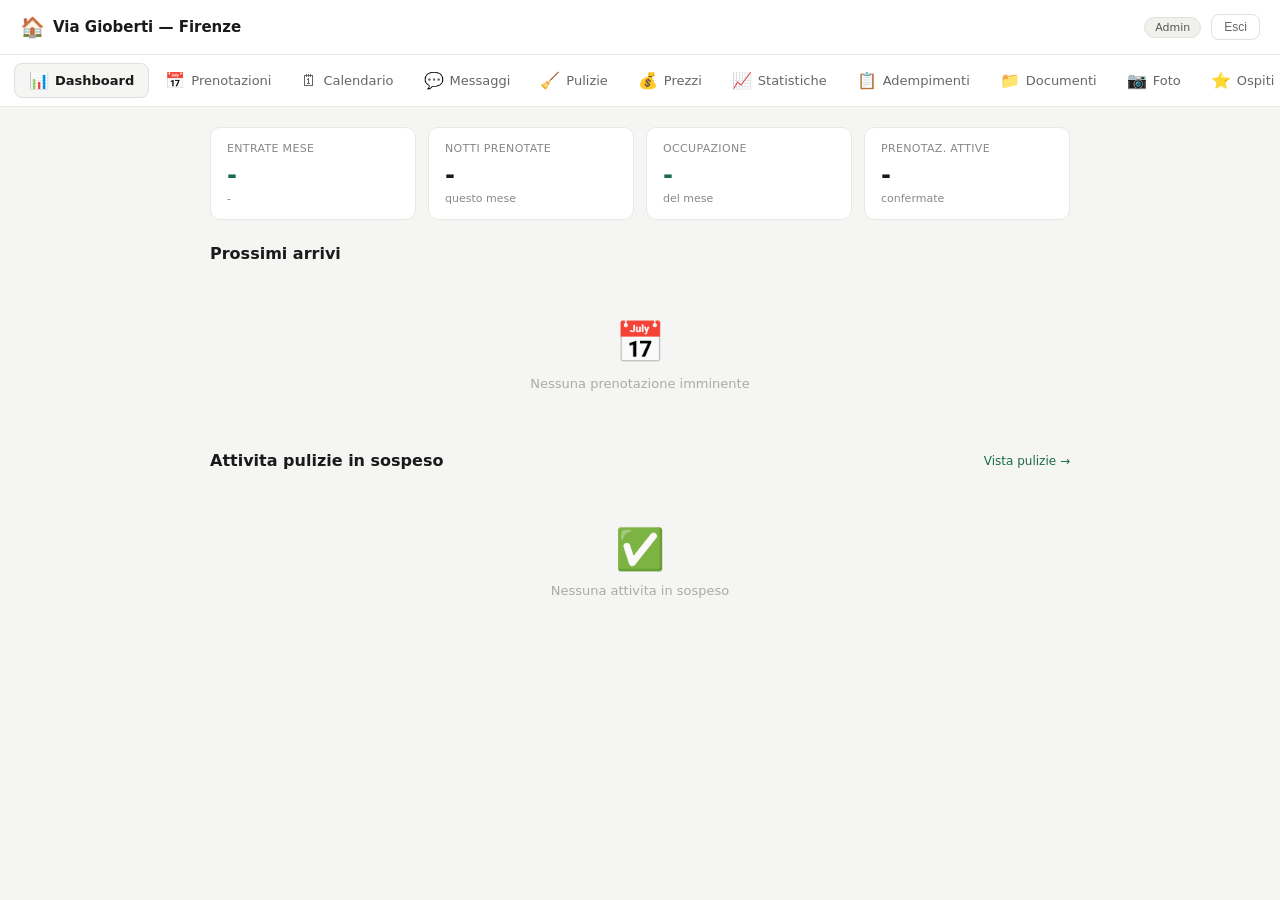
==== commit 04615783: "Update dashboard.html" ====
--- a/dashboard.html
+++ b/dashboard.html
@@ -117,6 +117,20 @@
 .report-month-name{font-size:14px;font-weight:600}
 .report-month-stats{font-size:12px;color:#888}
 .report-month-arrow{font-size:16px;color:#1a6b4a}
+.blocco-day{background:#fef2f2;color:#991b1b;border-color:#fecaca !important}
+.blocco-day::after{content:'x';font-size:8px;display:block;line-height:1}
+.val-stars{display:flex;gap:2px;margin:4px 0}
+.val-star{font-size:20px;cursor:pointer;color:#e0e0da;transition:color 0.1s}
+.val-star.active{color:#f59e0b}
+.val-card{background:#fff;border:1px solid #e8e8e4;border-radius:10px;padding:14px 16px;margin-bottom:8px}
+.val-guest{font-size:14px;font-weight:600}
+.val-date{font-size:11px;color:#888;margin-top:2px}
+.val-note{font-size:12px;color:#666;margin-top:6px;font-style:italic}
+.val-badge-green{background:#dcfce7;color:#166534;font-size:11px;padding:2px 8px;border-radius:20px;font-weight:500}
+.val-badge-amber{background:#fef3c7;color:#92400e;font-size:11px;padding:2px 8px;border-radius:20px;font-weight:500}
+.val-badge-red{background:#fee2e2;color:#991b1b;font-size:11px;padding:2px 8px;border-radius:20px;font-weight:500}
+.cal-day.blocco{background:#fef2f2;color:#991b1b;border-color:#fecaca}
+.cal-day.blocco:hover{background:#fee2e2}
 </style>
 </head>
 <body>
@@ -148,6 +162,7 @@
   <button class="nav-btn" onclick="showSection('adempimenti',this)"><span class="nav-icon">&#128203;</span>Adempimenti</button>
   <button class="nav-btn" onclick="showSection('documenti',this)"><span class="nav-icon">&#128193;</span>Documenti</button>
   <button class="nav-btn" onclick="showSection('foto',this)"><span class="nav-icon">&#128247;</span>Foto</button>
+  <button class="nav-btn" onclick="showSection('valutazioni',this)"><span class="nav-icon">&#11088;</span>Ospiti</button>
   <button class="nav-btn" onclick="showSection('spese',this)"><span class="nav-icon">&#128184;</span>Spese</button>
   <button class="nav-btn" onclick="showSection('report',this)"><span class="nav-icon">&#128196;</span>Report</button>
   <a href="impostazioni.html" class="nav-btn"><span class="nav-icon">&#9881;</span>Impostazioni</a>
@@ -205,11 +220,16 @@
     <div class="cal-header">Gio</div><div class="cal-header">Ven</div><div class="cal-header">Sab</div><div class="cal-header">Dom</div>
   </div>
   <div class="cal-grid" id="cal-days" style="margin-top:4px"></div>
-  <div class="cal-legend">
-    <div class="cal-legend-item"><div class="cal-legend-dot" style="background:#fff0ec;border:1px solid #fcd9c8"></div>Airbnb</div>
-    <div class="cal-legend-item"><div class="cal-legend-dot" style="background:#eff6ff;border:1px solid #bfdbfe"></div>Booking.com</div>
-    <div class="cal-legend-item"><div class="cal-legend-dot" style="background:#f0fdf4;border:1px solid #bbf7d0"></div>Diretto</div>
-  </div>
+  <div style="margin-top:14px;display:flex;gap:8px;align-items:center;flex-wrap:wrap">
+    <div class="cal-legend">
+      <div class="cal-legend-item"><div class="cal-legend-dot" style="background:#fff0ec;border:1px solid #fcd9c8"></div>Airbnb</div>
+      <div class="cal-legend-item"><div class="cal-legend-dot" style="background:#eff6ff;border:1px solid #bfdbfe"></div>Booking.com</div>
+      <div class="cal-legend-item"><div class="cal-legend-dot" style="background:#f0fdf4;border:1px solid #bbf7d0"></div>Diretto</div>
+      <div class="cal-legend-item"><div class="cal-legend-dot" style="background:#fef2f2;border:1px solid #fecaca"></div>Bloccato</div>
+    </div>
+    <button class="btn-secondary" style="font-size:12px;padding:6px 12px;margin-left:auto" onclick="openModal('blocco')">+ Blocca date</button>
+  </div>
+  <div id="blocchi-list" style="margin-top:14px"></div>
 </div>
 
 <!-- MESSAGGI -->
@@ -363,6 +383,28 @@
   <button onclick="closeLightbox()" style="color:#fff;background:rgba(255,255,255,0.2);border:none;padding:8px 20px;border-radius:8px;cursor:pointer;font-size:14px">Chiudi</button>
 </div>
 
+<!-- VALUTAZIONI -->
+<div class="section" id="section-valutazioni">
+  <div class="sec-header">
+    <div class="sec-title">&#11088; Valutazione ospiti</div>
+    <button class="btn-primary" onclick="openModal('valutazione')">+ Aggiungi</button>
+  </div>
+  <div style="font-size:12px;color:#888;margin-bottom:14px;padding:10px 14px;background:#f8f8f6;border-radius:8px">
+    Note private sugli ospiti — non visibili a nessuno. Utile per ricordare se tornano o per altri host.
+  </div>
+  <div style="display:flex;gap:8px;margin-bottom:14px">
+    <select id="filter-val-stars" onchange="renderValutazioni()" style="width:auto;padding:6px 10px;font-size:12px">
+      <option value="">Tutti i voti</option>
+      <option value="5">&#11088;&#11088;&#11088;&#11088;&#11088; Eccellente</option>
+      <option value="4">&#11088;&#11088;&#11088;&#11088; Buono</option>
+      <option value="3">&#11088;&#11088;&#11088; Nella media</option>
+      <option value="2">&#11088;&#11088; Scarso</option>
+      <option value="1">&#11088; Pessimo</option>
+    </select>
+  </div>
+  <div id="valutazioni-list"></div>
+</div>
+
 <!-- SPESE -->
 <div class="section" id="section-spese">
   <div class="sec-header">
@@ -432,6 +474,7 @@
   if(id==='documenti'){if(window._rdb)window._rdb();if(window._ld)window._ld();}
   if(id==='foto'&&window.loadFoto) window.loadFoto();
   if(id==='report'&&window.renderReportMonths) window.renderReportMonths();
+  if(id==='valutazioni'&&window.renderValutazioni) window.renderValutazioni();
   if(id==='spese'){ if(window.renderSpese) window.renderSpese(); }
 }
 function doLogout(){if(window._dl)window._dl();}
@@ -466,6 +509,8 @@
 function loadDocumenti(){if(window._ld)window._ld();}
 function uploadFoto(f){if(window._uf)window._uf(f);}
 function saveSpesa(){if(window._sspesa)window._sspesa();}
+function saveBlocco(){if(window._sblocco)window._sblocco();}
+function saveVal(){if(window._sval)window._sval();}
 function openLightbox(u){if(window._ol)window._ol(u);}
 function closeLightbox(){if(window._cl)window._cl();}
 function enableNotifiche(){if(window._en)window._en();}
@@ -491,7 +536,7 @@
 var editingId=null, currentSentKey=null;
 
 function init(){
-  listenBookings(); listenTasks(); listenMessages(); listenPrices(); listenRules(); listenSpese();
+  listenBookings(); listenTasks(); listenMessages(); listenPrices(); listenRules(); listenSpese(); listenBlocchi(); listenValutazioni();
   setTimeout(initNotifiche, 2000);
 }
 
@@ -700,7 +745,10 @@
     div.className='cal-day';
     div.textContent=d;
     var plat=bookedDays[d];
-    if(plat==='Airbnb') div.classList.add('booked-a');
+    var dateStr=calYear+'-'+(calMonth+1<10?'0':'')+(calMonth+1)+'-'+(d<10?'0':'')+d;
+    var isBlocked=blocchi.some(function(b){return dateStr>=b.dataInizio&&dateStr<=(b.dataFine||b.dataInizio);});
+    if(isBlocked) div.classList.add('blocco');
+    else if(plat==='Airbnb') div.classList.add('booked-a');
     else if(plat==='Booking.com') div.classList.add('booked-b');
     else if(plat) div.classList.add('booked-d');
     else div.classList.add('free');
@@ -1122,6 +1170,14 @@
     title:'Nuova spesa',
     html:function(d){d=d||{};return '<div class="form-row"><label>Descrizione</label><input id="f-nome" placeholder="es. Pulizie maggio" value="'+(d.nome||'')+'"></div><div class="form-row-2"><div class="form-row"><label>Categoria</label><select id="f-categoria"><option '+(d.categoria==='Pulizie'?'selected':'')+'>Pulizie</option><option '+(d.categoria==='Biancheria'?'selected':'')+'>Biancheria</option><option '+(d.categoria==='Manutenzione'?'selected':'')+'>Manutenzione</option><option '+(d.categoria==='Consumabili'?'selected':'')+'>Consumabili</option><option '+(d.categoria==='Commissioni'?'selected':'')+'>Commissioni</option><option '+(d.categoria==='Altro'?'selected':'')+'>Altro</option></select></div><div class="form-row"><label>Importo (EUR)</label><input id="f-importo" type="number" min="0" step="0.01" placeholder="0.00" value="'+(d.importo||'')+'"></div></div><div class="form-row"><label>Data</label><input id="f-data" type="date" value="'+(d.data||new Date().toISOString().split('T')[0])+'"></div><div class="form-row"><label>Note (opzionale)</label><input id="f-note" placeholder="es. Maria - 3 ore" value="'+(d.note||'')+'"></div><button class="save-btn" onclick="window._sspesa ? window._sspesa() : saveSpesa()">Salva spesa</button>';}
   },
+  blocco:{
+    title:'Blocca date',
+    html:function(){return '<div class="form-row"><label>Motivo</label><select id="f-motivo"><option>Uso personale</option><option>Manutenzione</option><option>Pulizie programmate</option><option>Altro</option></select></div><div class="form-row-2"><div class="form-row"><label>Data inizio</label><input id="f-data-inizio" type="date"></div><div class="form-row"><label>Data fine (lascia uguale per 1 giorno)</label><input id="f-data-fine" type="date"></div></div><button class="save-btn" onclick="window._sblocco ? window._sblocco() : saveBlocco()">Blocca date</button>';}
+  },
+  valutazione:{
+    title:'Valuta ospite',
+    html:function(){return '<div class="form-row"><label>Nome ospite</label><input id="f-nome-ospite" placeholder="es. Mario Rossi"></div><div class="form-row-2"><div class="form-row"><label>Piattaforma</label><select id="f-piattaforma-val"><option>Airbnb</option><option>Booking.com</option><option>Diretto</option></select></div><div class="form-row"><label>Data checkout</label><input id="f-data-val" type="date" value="'+new Date().toISOString().split('T')[0]+'"></div></div><div class="form-row"><label>Voto</label><div style="display:flex;gap:4px;margin-top:4px"><span id="star-1" onclick="window._setStelle(1)" style="font-size:28px;cursor:pointer;color:#e0e0da">&#11088;</span><span id="star-2" onclick="window._setStelle(2)" style="font-size:28px;cursor:pointer;color:#e0e0da">&#11088;</span><span id="star-3" onclick="window._setStelle(3)" style="font-size:28px;cursor:pointer;color:#e0e0da">&#11088;</span><span id="star-4" onclick="window._setStelle(4)" style="font-size:28px;cursor:pointer;color:#e0e0da">&#11088;</span><span id="star-5" onclick="window._setStelle(5)" style="font-size:28px;cursor:pointer;color:#e0e0da">&#11088;</span></div></div><div class="form-row"><label>Note private</label><textarea id="f-note-val" rows="3" placeholder="es. Ottimo ospite, molto pulito. Ha lasciato la casa in ordine."></textarea></div><button class="save-btn" onclick="window._sval ? window._sval() : saveVal()">Salva valutazione</button>';}
+  },
   rule:{
     title:'Nuova regola dinamica',
     html:function(){return '<div class="form-row"><label>Nome regola</label><input id="f-nome" placeholder="es. Sconto last minute"></div><div class="form-row"><label>Condizione</label><select id="f-condizione" onchange="updateRuleForm()"><option value="last_minute">Last minute (X giorni prima)</option><option value="weekend">Weekend (ven/sab/dom)</option><option value="anticipo">Prenotazione anticipata</option></select></div><div class="form-row" id="f-giorni-row"><label>Numero giorni</label><input id="f-giorni" type="number" min="1" value="7"></div><div class="form-row-2"><div class="form-row"><label>Azione</label><select id="f-azione"><option value="sconto">Sconto (%)</option><option value="aumento">Aumento (%)</option><option value="fisso">Prezzo fisso (EUR)</option></select></div><div class="form-row"><label>Valore</label><input id="f-valore" type="number" min="0" value="10"></div></div><button class="save-btn" onclick="saveRule()">Salva regola</button>';}
@@ -1185,7 +1241,111 @@
 };
 window._adt = async function(key){ var t=T[key]; if(!t)return; await addDoc(collection(db,'messages'),Object.assign({},t,{createdAt:serverTimestamp(),updatedAt:serverTimestamp()})); toast('Template aggiunto!'); };
 
+// BLOCCHI DATE
+var blocchi = [];
+
+function listenBlocchi(){
+  onSnapshot(collection(db,'blocchi'), function(snap){
+    blocchi = snap.docs.map(function(d){return Object.assign({id:d.id},d.data());});
+    renderCalendar();
+    renderBlocchiList();
+  });
+}
+
+function renderBlocchiList(){
+  var el = document.getElementById('blocchi-list');
+  if(!el) return;
+  var future = blocchi.filter(function(b){ return (b.dataFine||b.dataInizio) >= new Date().toISOString().split('T')[0]; });
+  if(!future.length){ el.innerHTML=''; return; }
+  el.innerHTML = '<div style="font-size:12px;font-weight:600;color:#888;margin-bottom:8px;text-transform:uppercase;letter-spacing:0.03em">Date bloccate</div>';
+  future.forEach(function(b){
+    var div = document.createElement('div');
+    div.style.cssText='background:#fef2f2;border:1px solid #fecaca;border-radius:8px;padding:8px 12px;margin-bottom:6px;display:flex;align-items:center;justify-content:space-between;font-size:12px';
+    div.innerHTML='<div><strong>'+(b.motivo||'Bloccato')+'</strong> &nbsp;|&nbsp; '+formatDate(b.dataInizio)+(b.dataFine&&b.dataFine!==b.dataInizio?' - '+formatDate(b.dataFine):'')+'</div>';
+    var del = document.createElement('button');
+    del.className='btn-danger'; del.style='padding:3px 8px;font-size:11px'; del.textContent='Rimuovi';
+    del.addEventListener('click',function(){window._di('blocchi',b.id);});
+    div.appendChild(del);
+    el.appendChild(div);
+  });
+}
+
+window._sblocco = async function(){
+  var dataInizio = v('f-data-inizio');
+  var dataFine = v('f-data-fine') || dataInizio;
+  var motivo = v('f-motivo') || 'Bloccato';
+  if(!dataInizio){toast('Inserisci la data');return;}
+  await addDoc(collection(db,'blocchi'),{dataInizio:dataInizio,dataFine:dataFine,motivo:motivo,createdAt:serverTimestamp()});
+  window._cm(); toast('Date bloccate!');
+};
+
+// VALUTAZIONI OSPITI
+var valutazioni = [];
+
+function listenValutazioni(){
+  onSnapshot(collection(db,'valutazioni'), function(snap){
+    valutazioni = snap.docs.map(function(d){return Object.assign({id:d.id},d.data());});
+    valutazioni.sort(function(a,b){return (b.data||'').localeCompare(a.data||'');});
+    renderValutazioni();
+  });
+}
+
+window.renderValutazioni = function(){
+  var el = document.getElementById('valutazioni-list');
+  if(!el) return;
+  var starF = document.getElementById('filter-val-stars') ? document.getElementById('filter-val-stars').value : '';
+  var filtered = valutazioni.filter(function(v){ return !starF || String(v.stelle) === starF; });
+  el.innerHTML='';
+  if(!filtered.length){ el.innerHTML='<div class="empty"><div class="empty-icon">&#11088;</div><div class="empty-text">Nessuna valutazione</div></div>'; return; }
+  filtered.forEach(function(val){
+    var stars = Number(val.stelle||0);
+    var starsHtml = '';
+    for(var i=1;i<=5;i++) starsHtml += '<span style="color:'+(i<=stars?'#f59e0b':'#e0e0da')+'">&#11088;</span>';
+    var badgeClass = stars>=4?'val-badge-green':stars>=3?'val-badge-amber':'val-badge-red';
+    var badgeText = stars>=4?'Ottimo ospite':stars>=3?'Nella media':'Attenzione';
+    var div = document.createElement('div'); div.className='val-card';
+    div.innerHTML='<div style="display:flex;align-items:flex-start;justify-content:space-between;gap:10px">'+
+      '<div><div class="val-guest">'+(val.nomeOspite||'-')+'</div>'+
+      '<div class="val-date">'+(val.data||'-')+' &nbsp;|&nbsp; '+(val.piattaforma||'-')+'</div>'+
+      '<div style="display:flex;gap:2px;margin:6px 0">'+starsHtml+'</div>'+
+      '<span class="'+badgeClass+'">'+badgeText+'</span>'+
+      (val.note?'<div class="val-note">"'+(val.note)+'"</div>':'')+
+      '</div>'+
+      '<div style="display:flex;gap:4px;flex-shrink:0">'+
+      '</div></div>';
+    var delBtn = document.createElement('button'); delBtn.className='btn-danger'; delBtn.style='padding:4px 8px;font-size:11px'; delBtn.textContent='Elimina';
+    delBtn.addEventListener('click',function(){window._di('valutazioni',val.id);});
+    div.querySelector('[style*="flex-shrink:0"]').appendChild(delBtn);
+    el.appendChild(div);
+  });
+};
+
+window._sval = async function(){
+  var stelle = window._valStelle || 0;
+  if(!stelle){toast('Seleziona un voto');return;}
+  var nomeOspite = v('f-nome-ospite');
+  if(!nomeOspite){toast('Inserisci il nome');return;}
+  await addDoc(collection(db,'valutazioni'),{
+    nomeOspite:nomeOspite, stelle:stelle,
+    piattaforma:v('f-piattaforma-val'),
+    data:v('f-data-val')||new Date().toISOString().split('T')[0],
+    note:v('f-note-val'),
+    createdAt:serverTimestamp()
+  });
+  window._valStelle=0;
+  window._cm(); toast('Valutazione salvata!');
+};
+
+window._setStelle = function(n){
+  window._valStelle = n;
+  for(var i=1;i<=5;i++){
+    var s=document.getElementById('star-'+i);
+    if(s) s.style.color = i<=n?'#f59e0b':'#e0e0da';
+  }
+};
+
 // SPESE
+
 var spese = [];
 
 function listenSpese(){
